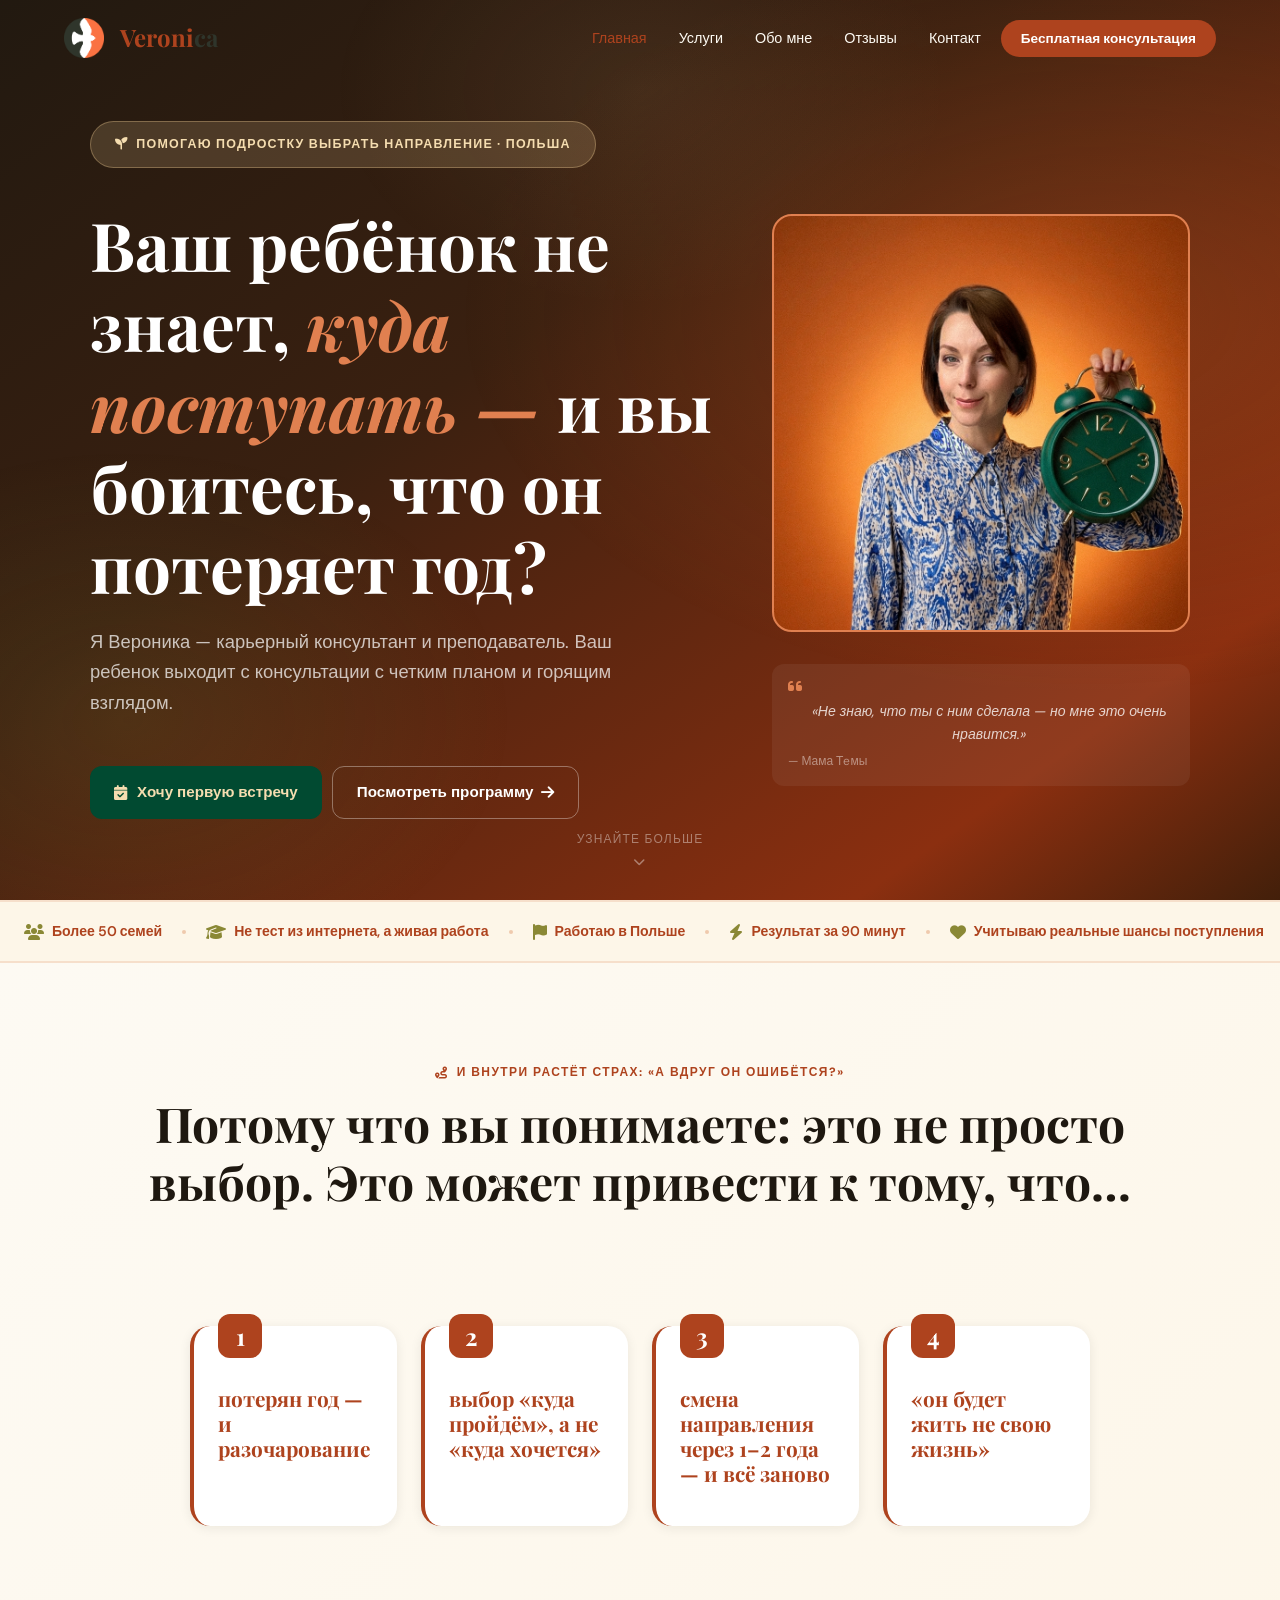
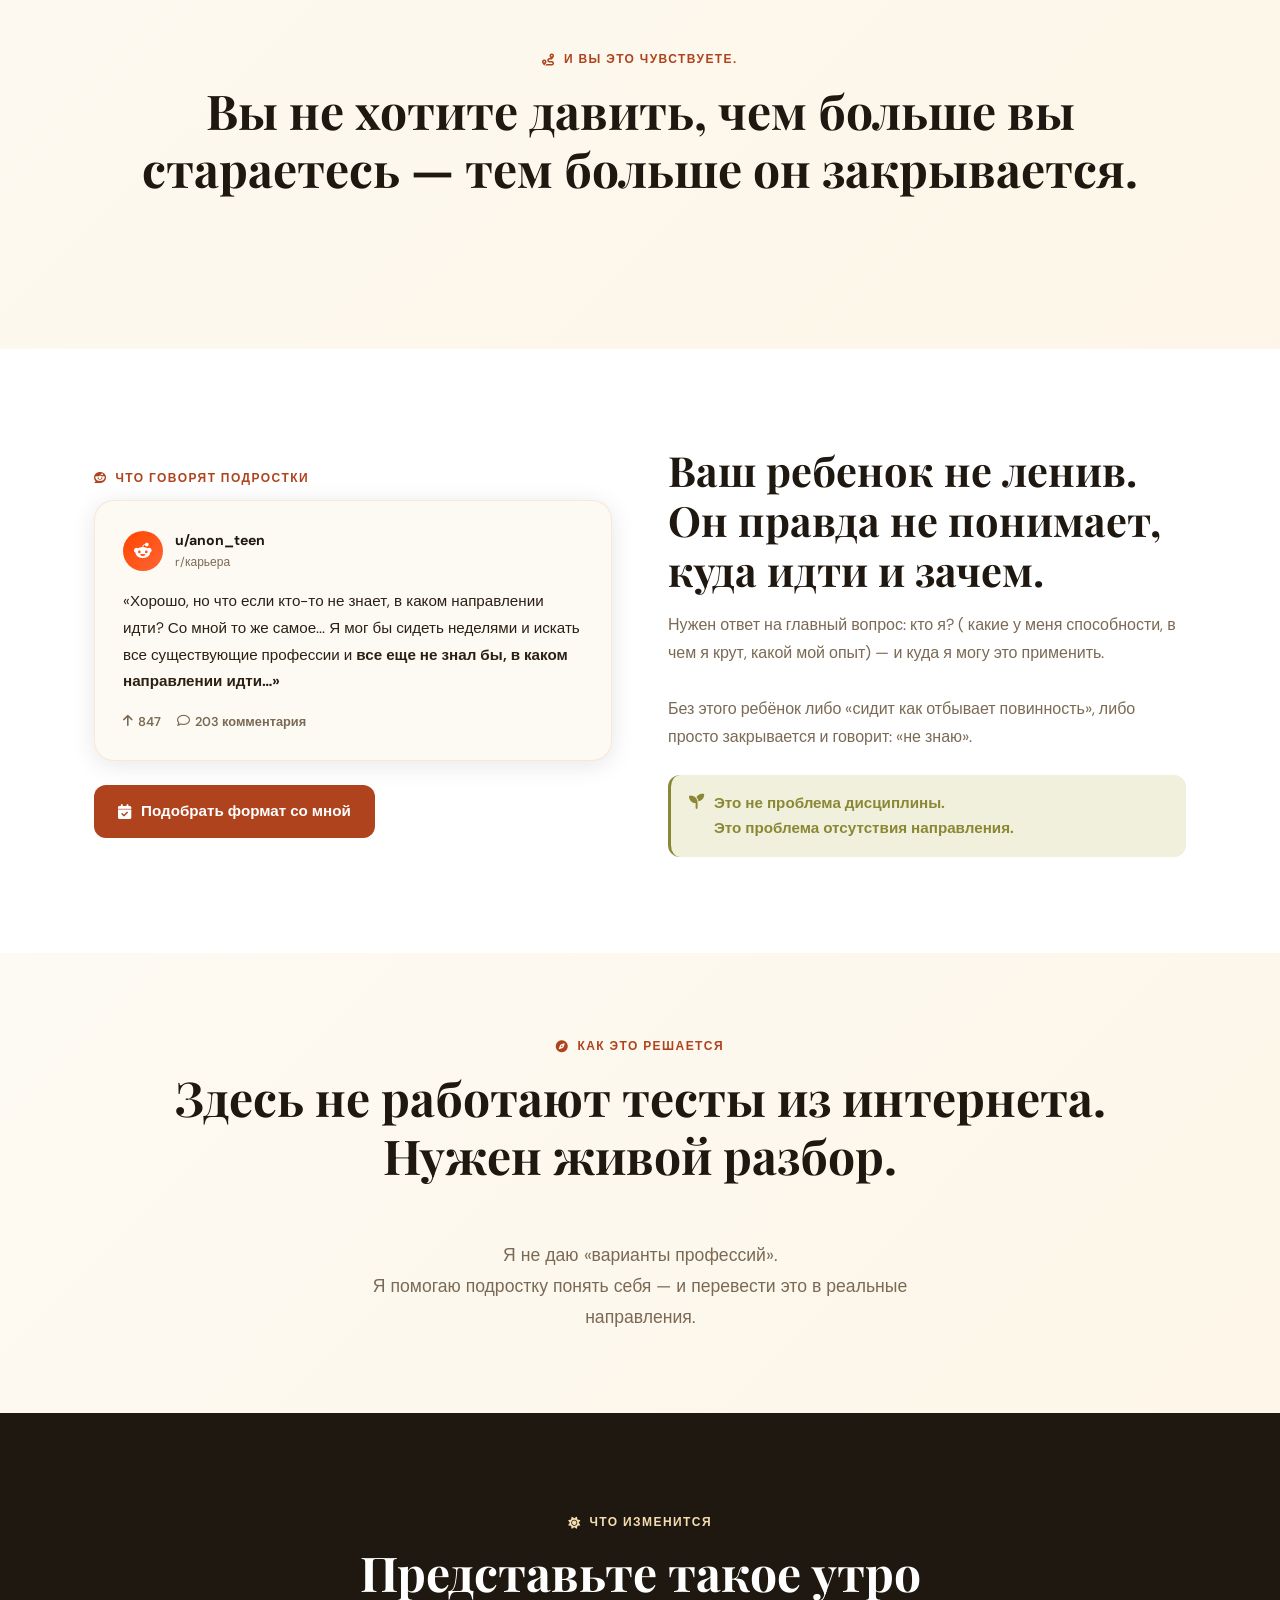
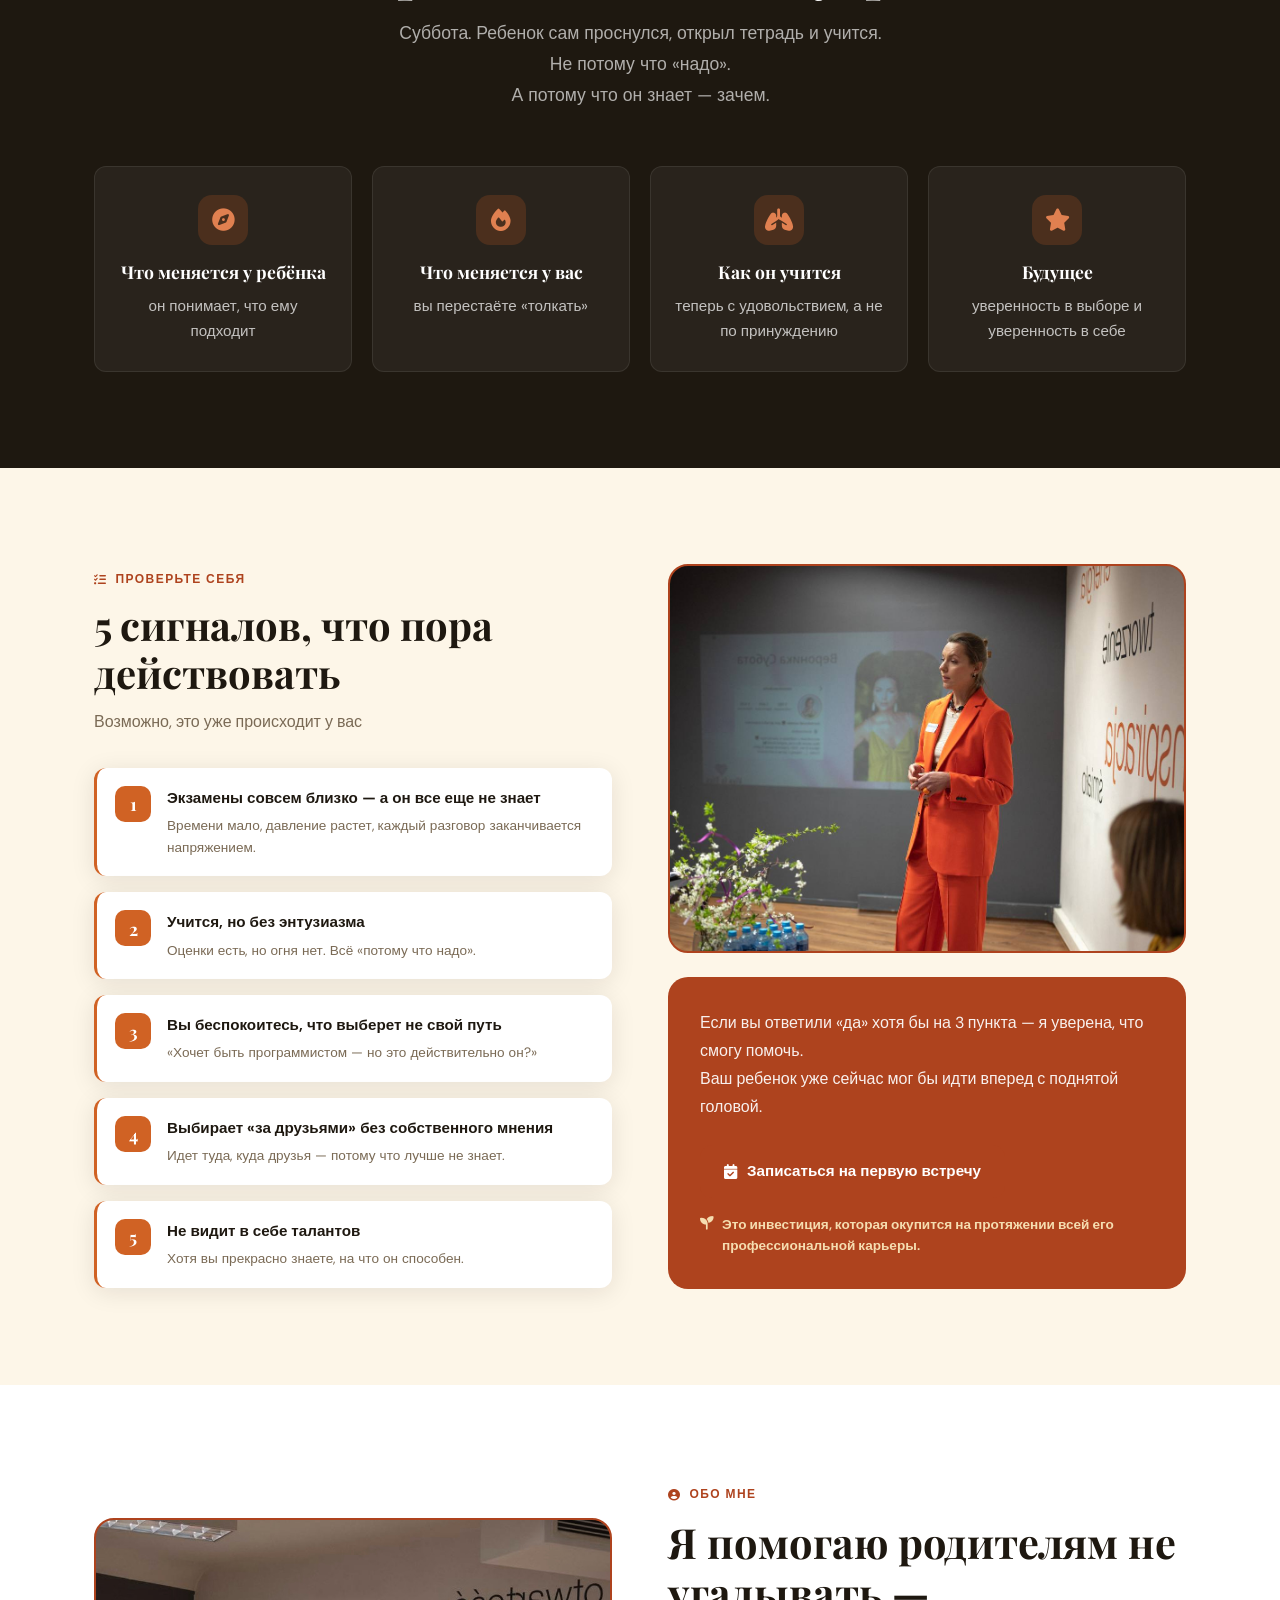
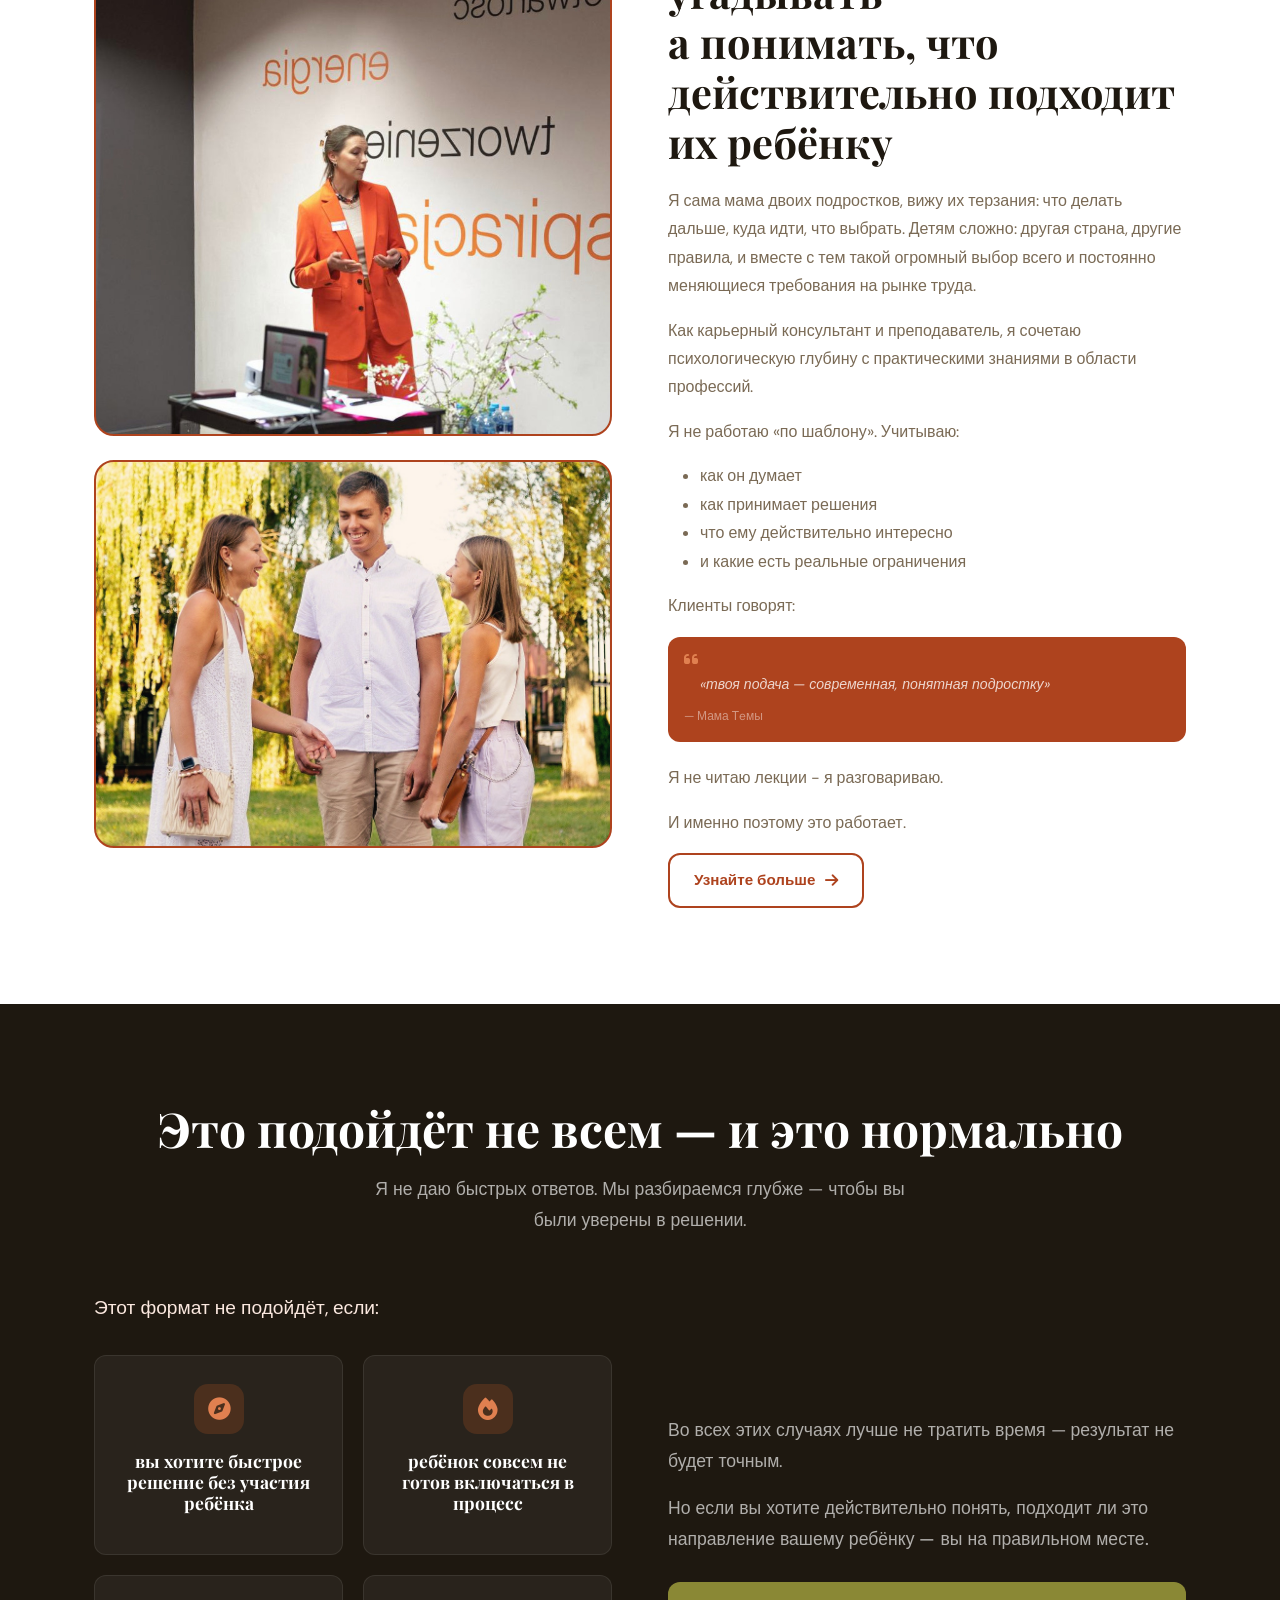
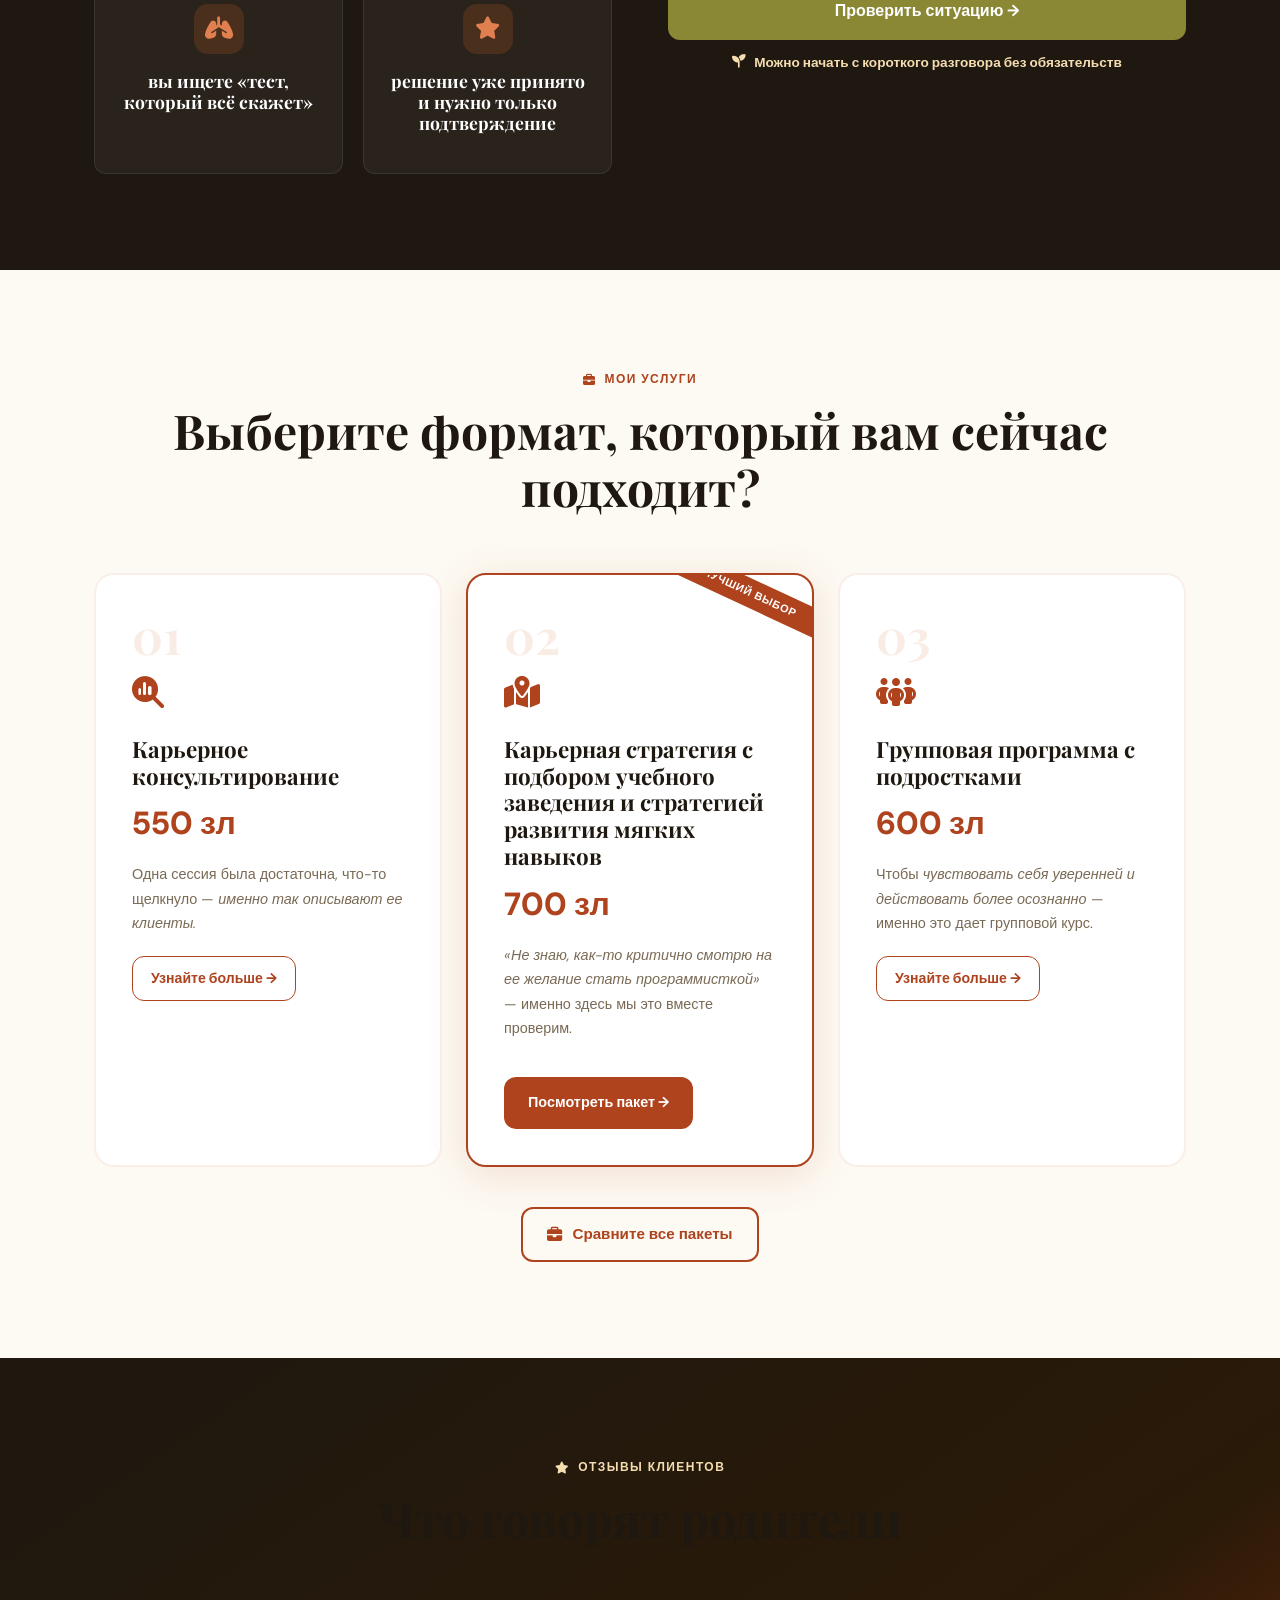
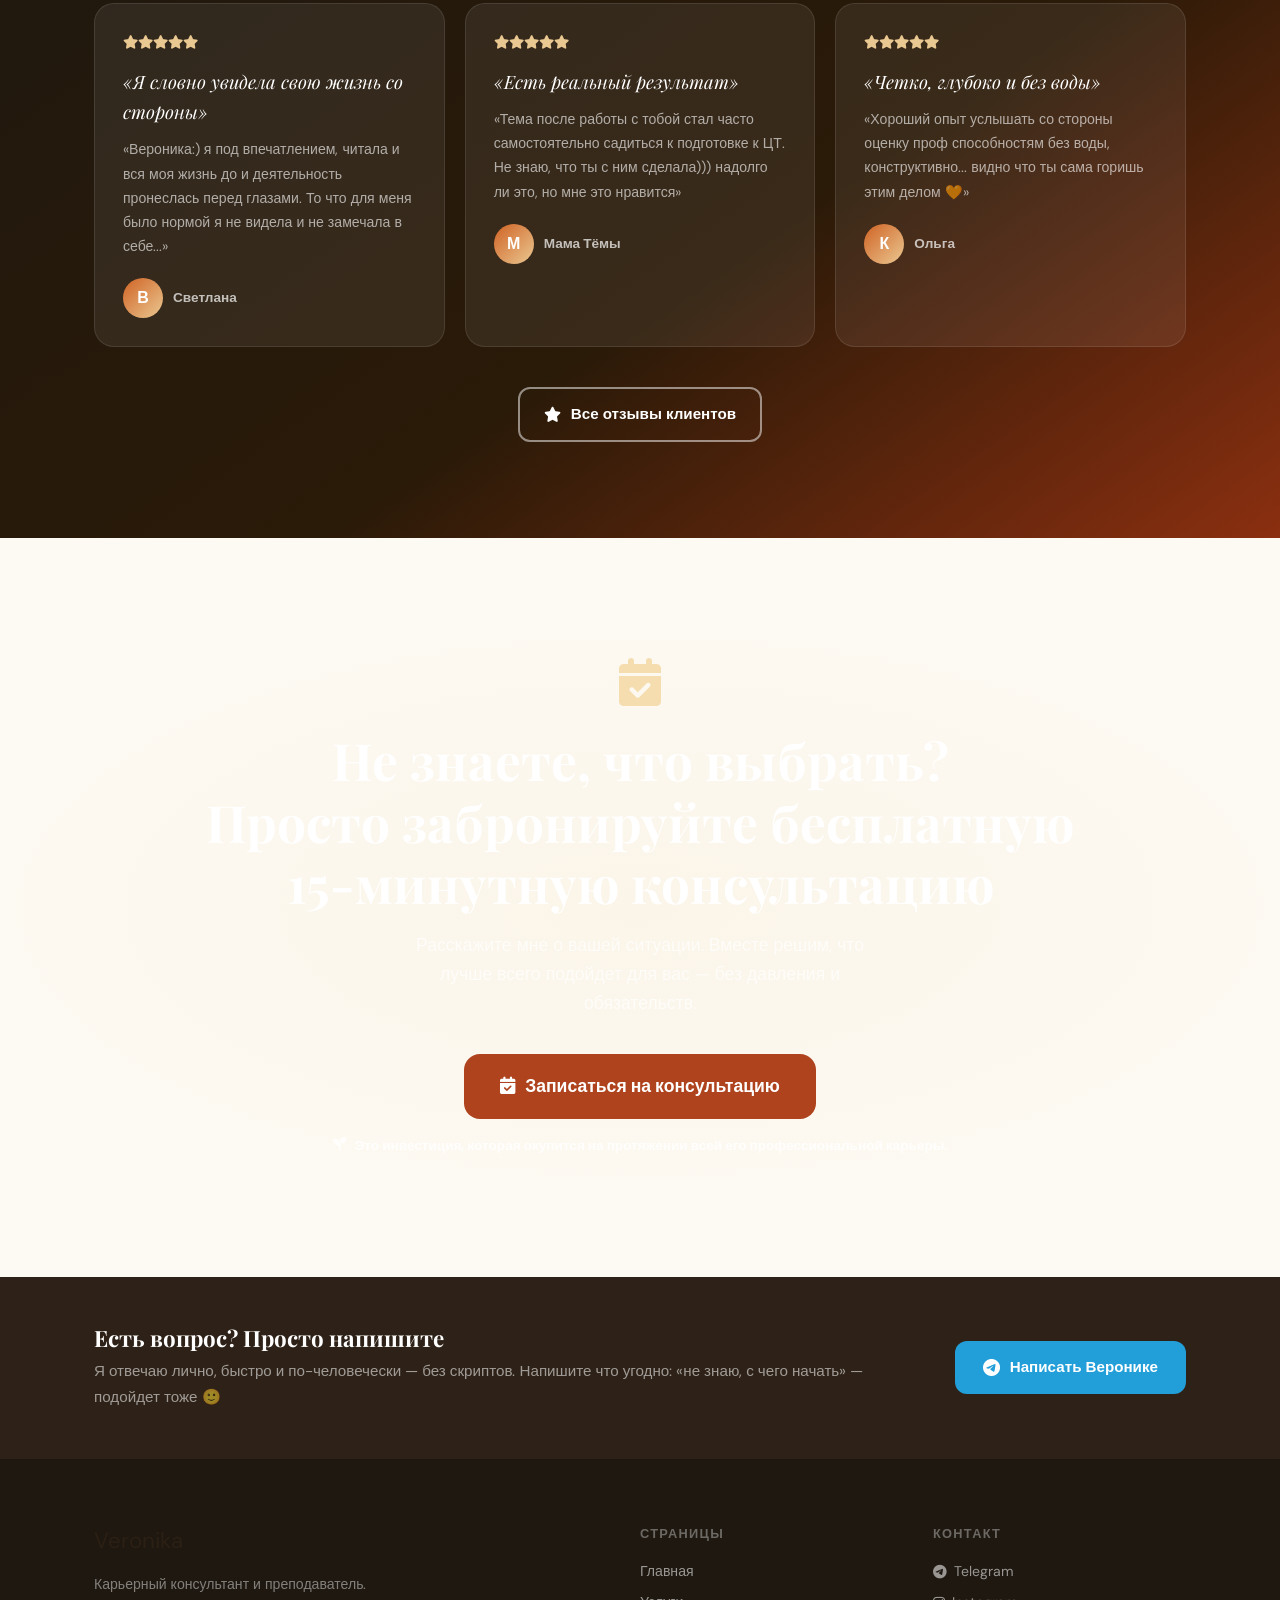
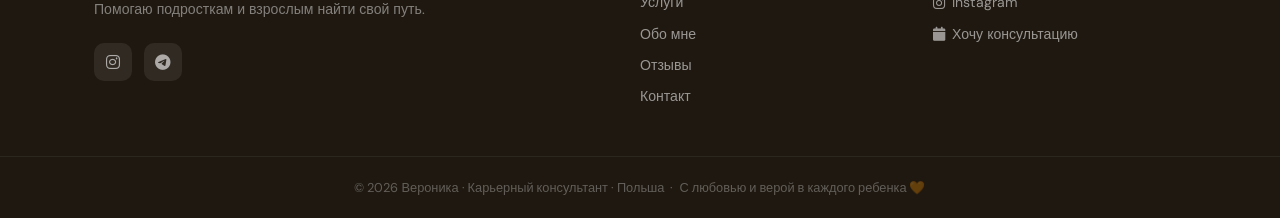
==== index.html @ 7952fdc6 "for whom" ====
<!DOCTYPE html>
<html lang="ru">

<head>
  <meta charset="UTF-8">
  <meta name="viewport" content="width=device-width, initial-scale=1.0">
  <title>Вероника — Карьерный консультант</title>
  <link rel="preconnect" href="https://fonts.googleapis.com">
  <link rel="preconnect" href="https://fonts.gstatic.com" crossorigin>
  <link
    href="https://fonts.googleapis.com/css2?family=Playfair+Display:ital,wght@0,400;0,600;0,700;0,900;1,400;1,700&family=DM+Sans:wght@300;400;500;600;700&display=swap"
    rel="stylesheet">
  <link rel="stylesheet" href="https://cdnjs.cloudflare.com/ajax/libs/font-awesome/6.5.0/css/all.min.css">
  <link rel="stylesheet" href="./style.css">
</head>

<body>

  <!-- ══ NAV ══ -->
  <nav id="navbar">
    <div class="nav-inner">
      <div class="nav-logo">
        <img src="./images/logo.png" alt="Логотип Вероника" class="nav-logo-img">
        <a href="index.html" class="nav-logo-text">Veroni<span>ca</span></a>
      </div>
      <button class="burger" id="burger" aria-label="menu" aria-controls="nav-links" aria-expanded="false">
        <span></span><span></span><span></span>
      </button>
      <ul class="nav-links" id="nav-links">
        <li><a href="index.html" class="active">Главная</a></li>
        <li><a href="uslugi.html">Услуги</a></li>
        <li><a href="o-mnie.html">Обо мне</a></li>
        <li><a href="opinie.html">Отзывы</a></li>
        <li><a href="kontakt.html">Контакт</a></li>
        <li><a href="kontakt.html#cal" class="nav-cta">Бесплатная консультация</a></li>
      </ul>
    </div>
  </nav>

  <!-- ══ HERO ══ -->
  <section class="hero" id="hero">
    <div class="hero-parallax" id="heroBg"></div>
    <div class="hero-overlay"></div>
    <div class="hero-content">
      <div class="hero-badge-full reveal">
        <i class="fa-solid fa-seedling"></i>
        Помогаю подростку выбрать направление · Польша
      </div>

      <div class="hero-layout">
        <div>
          <h1 class="hero-title reveal reveal-d1">
            Ваш ребёнок не знает, <em>куда поступать —</em> и вы боитесь, что он потеряет год?
          </h1>
          <p class="hero-sub reveal reveal-d2">
            Я Вероника — карьерный консультант и преподаватель. Ваш ребенок выходит с консультации с четким планом и
            горящим
            взглядом.
          </p>
          <div class="hero-card-btns">
            <a href="kontakt.html#cal" class="btn-main-hero">
              <i class="fa-solid fa-calendar-check"></i>
              Хочу первую встречу
            </a>
            <a href="uslugi.html#nastolatki" class="btn-ghost">
              Посмотреть программу <i class="fa-solid fa-arrow-right"></i>
            </a>
          </div>
        </div>
        <div class="reveal reveal-d3">
          <div class="hero-image-placeholder">
          </div>
          <div class="hero-card-quote reveal">
            <i class="fa-solid fa-quote-left"></i>
            <span>«Не знаю, что ты с ним сделала — но мне это очень нравится.»</span>
            <cite>— Мама Тeмы</cite>
          </div>
        </div>
      </div>
    </div>
    <div class="hero-scroll-hint">
      <span>Узнайте больше</span>
      <i class="fa-solid fa-chevron-down"></i>
    </div>
  </section>

  <!-- ══ TRUST STRIP ══ -->
  <div class="trust-strip">
    <div class="trust-inner">
      <div class="trust-item"><i class="fa-solid fa-users"></i><span>Более 50 семей</span></div>
      <div class="trust-sep"></div>
      <div class="trust-item"><i class="fa-solid fa-graduation-cap"></i><span>Не тест из интернета, а живая
          работа</span></div>
      <div class="trust-sep"></div>
      <div class="trust-item"><i class="fa-solid fa-flag"></i><span>Работаю в Польше</span></div>
      <div class="trust-sep"></div>
      <div class="trust-item"><i class="fa-solid fa-bolt"></i><span>Результат за 90 минут</span></div>
      <div class="trust-sep"></div>
      <div class="trust-item"><i class="fa-solid fa-heart"></i><span>Учитываю реальные шансы поступления</span></div>
    </div>
  </div>

  <!-- HOW PROCESS GOES -->
  <section class="how-process-section">
    <div class="container">
      <div class="section-header reveal">
        <div class="section-eyebrow">
          <i class="fa-solid fa-route"></i> И внутри растёт страх: «а вдруг он ошибётся?»
        </div>
        <h2>Потому что вы понимаете: это не просто выбор. Это может привести к тому, что…</h2>
      </div>

      <div class="how-process-grid">
        <div class="how-process-cards">

          <div class="how-process-card reveal">
            <div class="how-process-card-num">1</div>
            <div class="how-process-card-content">
              <h4>потерян год — и разочарование</h4>
            </div>
          </div>

          <div class="how-process-card reveal reveal-d1">
            <div class="how-process-card-num">2</div>
            <div class="how-process-card-content">
              <h4>выбор «куда пройдём», а не «куда хочется»</h4>
            </div>
          </div>

          <div class="how-process-card reveal reveal-d2">
            <div class="how-process-card-num">3</div>
            <div class="how-process-card-content">
              <h4>смена направления через 1–2 года — и всё заново</h4>
            </div>
          </div>

          <div class="how-process-card reveal reveal-d3">
            <div class="how-process-card-num">4</div>
            <div class="how-process-card-content">
              <h4>«он будет жить не свою жизнь»</h4>
            </div>
          </div>
        </div>
      </div>

      <div class="section-header how-process-lead">
        <div class="section-eyebrow"><i class="fa-solid fa-route"></i> И вы это чувствуете.</div>
        <h2>Вы не хотите давить, чем больше вы стараетесь — тем больше он закрывается.</h2>
      </div>
    </div>
  </section>

  <!-- ══ REDDIT VOICE ══ -->
  <section class="reddit-section">
    <div class="container">
      <div class="reddit-layout">
        <div class="reddit-left reveal reveal-d1">
          <div class="section-eyebrow"><i class="fa-brands fa-reddit"></i> Что говорят подростки</div>
          <div class="reddit-card">
            <div class="reddit-card-header">
              <div class="reddit-avatar"><i class="fa-brands fa-reddit-alien"></i></div>
              <div>
                <div class="reddit-username">u/anon_teen</div>
                <div class="reddit-sub">r/карьера</div>
              </div>
            </div>
            <p class="reddit-text">
              «Хорошо, но что если кто-то не знает, в каком направлении идти? Со мной то же самое... Я мог бы сидеть
              неделями и искать все существующие профессии и <strong>все еще не знал бы, в каком направлении
                идти…»</strong>
            </p>
            <div class="reddit-footer">
              <span><i class="fa-solid fa-arrow-up"></i> 847</span>
              <span><i class="fa-regular fa-comment"></i> 203 комментария</span>
            </div>
          </div>
          <a href="kontakt.html#cal" class="btn-main u-mt-24 u-inline-flex">
            <i class="fa-solid fa-calendar-check"></i>
            Подобрать формат со мной
          </a>
        </div>
        <div class="reddit-right reveal">
          <h2>Ваш ребенок не ленив.<br>Он правда не понимает, куда идти и зачем.</h2>
          <p>
            Нужен ответ на главный вопрос: кто я? ( какие у меня способности, в чем я крут, какой мой опыт) — и куда я
            могу это применить.
            <br><br>Без этого ребёнок либо «сидит как отбывает повинность», либо просто закрывается и говорит: «не
            знаю».
          </p>
          <div class="reddit-cta-text">
            <i class="fa-solid fa-seedling"></i>
            <strong>Это не проблема дисциплины.<br>
              Это проблема отсутствия направления.
            </strong>
          </div>
        </div>
      </div>
    </div>
  </section>

  <section class="solution-section">
    <div class="container solution-content">
      <div class="section-header reveal">
        <div class="section-eyebrow">
          <i class="fa-solid fa-compass"></i> Как это решается
        </div>
        <h2>
          Здесь не работают тесты из интернета.<br>
          Нужен живой разбор.
        </h2>
      </div>

      <p class="section-lead">
        Я не даю «варианты профессий».<br>
        Я помогаю подростку понять себя — и перевести это в реальные направления.
      </p>
    </div>
  </section>

  <!-- ══ PROMISE ══ -->
  <section class="promise-section">
    <div class="container">
      <div class="section-header reveal">
        <div class="section-eyebrow"><i class="fa-solid fa-sun"></i> Что изменится</div>
        <h2>Представьте такое утро</h2>
        <p class="section-lead">Суббота. Ребенок сам проснулся, открыл тетрадь и учится. <br>
          Не потому что «надо». <br> А потому что он знает — зачем.</p>
      </div>
      <div class="promise-grid">
        <div class="promise-card reveal">
          <div class="promise-icon"><i class="fa-solid fa-compass"></i></div>
          <h3>Что меняется у ребёнка</h3>
          <p>он понимает, что ему подходит</p>
        </div>
        <div class="promise-card reveal reveal-d1">
          <div class="promise-icon"><i class="fa-solid fa-fire"></i></div>
          <h3>Что меняется у вас</h3>
          <p>вы перестаёте «толкать»</p>
        </div>
        <div class="promise-card reveal reveal-d2">
          <div class="promise-icon"><i class="fa-solid fa-lungs"></i></div>
          <h3>Как он учится</h3>
          <p>теперь с удовольствием, а не по принуждению</p>
        </div>
        <div class="promise-card reveal reveal-d3">
          <div class="promise-icon"><i class="fa-solid fa-star"></i></div>
          <h3>Будущее</h3>
          <p>уверенность в выборе и уверенность в себе</p>
        </div>
      </div>
    </div>
  </section>

  <!-- ══ CHECKLIST ══ -->
  <section class="checklist-section">
    <div class="container">
      <div class="checklist-layout">
        <div class="checklist-left reveal">
          <div class="section-eyebrow"><i class="fa-solid fa-list-check"></i> Проверьте себя</div>
          <h2>5 сигналов, что пора действовать</h2>
          <p>Возможно, это уже происходит у вас</p>
          <div class="checklist-items">
            <div class="check-item">
              <div class="check-num">1</div>
              <div>
                <strong>Экзамены совсем близко — а он все еще не знает</strong>
                <p>Времени мало, давление растет, каждый разговор заканчивается напряжением.</p>
              </div>
            </div>
            <div class="check-item">
              <div class="check-num">2</div>
              <div>
                <strong>Учится, но без энтузиазма</strong>
                <p>Оценки есть, но огня нет. Всё «потому что надо».</p>
              </div>
            </div>
            <div class="check-item">
              <div class="check-num">3</div>
              <div>
                <strong>Вы беспокоитесь, что выберет не свой путь</strong>
                <p>«Хочет быть программистом — но это действительно он?»</p>
              </div>
            </div>
            <div class="check-item">
              <div class="check-num">4</div>
              <div>
                <strong>Выбирает «за друзьями» без собственного мнения</strong>
                <p>Идет туда, куда друзья — потому что лучше не знает.</p>
              </div>
            </div>
            <div class="check-item">
              <div class="check-num">5</div>
              <div>
                <strong>Не видит в себе талантов</strong>
                <p>Хотя вы прекрасно знаете, на что он способен.</p>
              </div>
            </div>
          </div>
        </div>
        <div class="checklist-right reveal reveal-d1">
          <div class="photo-placeholder checklist-img">
          </div>
          <div class="checklist-result-box">
            <p>Если вы ответили «да» хотя бы на 3 пункта — я уверена, что смогу помочь. <br> Ваш ребенок уже сейчас мог
              бы идти вперед с поднятой головой.</p>
            <a href="kontakt.html#cal" class="btn-main">
              <i class="fa-solid fa-calendar-check"></i>
              Записаться на первую встречу
            </a>
            <div class="invest-note">
              <i class="fa-solid fa-seedling"></i>
              Это инвестиция, которая окупится на протяжении всей его профессиональной карьеры.
            </div>
          </div>
        </div>
      </div>
    </div>
  </section>

  <!-- ══ ABOUT TEASER ══ -->
  <section class="about-teaser">
    <div class="container">
      <div class="about-teaser-layout">
        <div class="about-teaser-photo reveal">
          <div class="photo-placeholder photo-placeholder--tall about-img2">
          </div>
          <div class="photo-placeholder about-img1">
          </div>
        </div>
        <div class="about-teaser-text reveal reveal-d1">
          <div class="section-eyebrow"><i class="fa-solid fa-user-circle"></i> Обо мне</div>
          <h2>
            Я помогаю родителям не угадывать —<br>
            а понимать, что действительно подходит их ребёнку
          </h2>
          <p>Я сама мама двоих подростков, вижу их терзания: что делать дальше, куда идти, что выбрать. Детям сложно:
            другая страна, другие правила, и вместе с тем такой огромный выбор всего и постоянно меняющиеся требования
            на рынке труда.</p>
          <p>Как карьерный консультант и преподаватель, я сочетаю психологическую глубину с практическими знаниями в
            области профессий.</p>
          <p>
            Я не работаю «по шаблону».
            Учитываю:
          <ul>
            <li>как он думает</li>
            <li>как принимает решения</li>
            <li>что ему действительно интересно</li>
            <li>и какие есть реальные ограничения</li>
          </ul>
          </p>
          <p>Клиенты говорят:</p>
          <div class="about-card-quote">
            <i class="fa-solid fa-quote-left"></i>
            <span>«твоя подача — современная, понятная подростку»</span>
            <cite>— Мама Тeмы</cite>
          </div>
          <p>Я не читаю лекции - я разговариваю.</p>
          <p>И именно поэтому это работает.</p>
          <a href="o-mnie.html" class="btn-outline">
            Узнайте больше <i class="fa-solid fa-arrow-right"></i>
          </a>
        </div>
      </div>
    </div>
  </section>

  <!-- NOT FOR EVERYONE -->
  <section class="promise-section">
    <div class="container">
      <div class="section-header reveal">
        <h2>Это подойдёт не всем — и это нормально</h2>
        <p class="section-lead">
          Я не даю быстрых ответов.
          Мы разбираемся глубже — чтобы вы были уверены в решении.
        </p>
      </div>
      <div class="checklist-layout">
        <div>
          <p class="client-grid-lead reveal">
            Этот формат не подойдёт, если:
          </p>
          <div class="client-grid">
            <div class="promise-card reveal">
              <div class="promise-icon"><i class="fa-solid fa-compass"></i></div>
              <h3>вы хотите быстрое решение без участия ребёнка</h3>
            </div>
            <div class="promise-card reveal reveal-d1">
              <div class="promise-icon"><i class="fa-solid fa-fire"></i></div>
              <h3>ребёнок совсем не готов включаться в процесс</h3>
            </div>
            <div class="promise-card reveal reveal-d2">
              <div class="promise-icon"><i class="fa-solid fa-lungs"></i></div>
              <h3>вы ищете «тест, который всё скажет»</h3>
            </div>
            <div class="promise-card reveal reveal-d3">
              <div class="promise-icon"><i class="fa-solid fa-star"></i></div>
              <h3>решение уже принято и нужно только подтверждение</h3>
            </div>
          </div>
        </div>
        <div class="section-lead">
          <p style="margin-top:24px;">
            Во всех этих случаях лучше не тратить время —
            результат не будет точным.
          </p>
          <p style="margin-top:16px; font-weight:500;">
            Но если вы хотите действительно понять,
            подходит ли это направление вашему ребёнку —
            вы на правильном месте.
          </p>
          <a href="kontakt.html#cal" class="pkg-btn" style="margin-top:28px;">
            Проверить ситуацию →
          </a>
          <div class="invest-note" style="margin-top:12px;">
            <i class="fa-solid fa-seedling"></i>
            Можно начать с короткого разговора без обязательств
          </div>
        </div>
      </div>
    </div>
  </section>

  <!-- ══ SERVICES TEASER ══ -->
  <section class="services-teaser">
    <div class="container">
      <div class="section-header reveal">
        <div class="section-eyebrow"><i class="fa-solid fa-briefcase"></i> Мои услуги</div>
        <h2>Выберите формат, который вам сейчас подходит?</h2>
      </div>
      <div class="services-cards">
        <div class="service-card reveal">
          <div class="service-num">01</div>
          <div class="service-icon"><i class="fa-solid fa-magnifying-glass-chart"></i></div>
          <h3>Карьерное консультирование</h3>
          <div class="service-price">550 зл</div>
          <p>Одна сессия была достаточна, что-то щелкнуло — <em>именно так описывают ее клиенты.</em></p>
          <a href="uslugi.html#konsultacja" class="btn-ghost-dark">Узнайте больше →</a>
        </div>
        <div class="service-card service-card--featured reveal reveal-d1">
          <div class="service-featured-label">Лучший выбор</div>
          <div class="service-num">02</div>
          <div class="service-icon"><i class="fa-solid fa-map-location-dot"></i></div>
          <h3>Карьерная стратегия с подбором учебного заведения и стратегией развития мягких навыков</h3>
          <div class="service-price">700 зл</div>
          <p><em>«Не знаю, как-то критично смотрю на ее желание стать программисткой»</em> — именно здесь мы это вместе
            проверим.</p>
          <a href="uslugi.html#pelna-opieka" class="btn-main u-mt-16 u-inline-flex btn-main--sm">Посмотреть пакет →</a>
        </div>
        <div class="service-card reveal reveal-d2">
          <div class="service-num">03</div>
          <div class="service-icon"><i class="fa-solid fa-people-group"></i></div>
          <h3>Групповая программа с подростками</h3>
          <div class="service-price">600 зл</div>
          <p>Чтобы <em>чувствовать себя уверенней и действовать более осознанно</em> — именно это дает групповой курс.
          </p>
          <a href="uslugi.html#grupa" class="btn-ghost-dark">Узнайте больше →</a>
        </div>
      </div>
      <div class="u-text-center u-mt-40">
        <a href="uslugi.html" class="btn-outline reveal">
          <i class="fa-solid fa-briefcase"></i> Сравните все пакеты
        </a>
      </div>
    </div>
  </section>

  <!-- ══ REVIEWS TEASER ══ -->
  <section class="reviews-teaser">
    <div class="container">
      <div class="section-header reveal">
        <div class="section-eyebrow section-eyebrow--light"><i class="fa-solid fa-star"></i> Отзывы клиентов
        </div>
        <h2 class="h2--light">Что говорят родители</h2>
      </div>
      <div class="reviews-mini-grid">
        <div class="review-mini reveal">
          <div class="review-mini-stars"><i class="fa-solid fa-star"></i><i class="fa-solid fa-star"></i><i
              class="fa-solid fa-star"></i><i class="fa-solid fa-star"></i><i class="fa-solid fa-star"></i></div>
          <p class="review-mini-quote">«Я словно увидела свою жизнь со стороны»</p>
          <p class="review-mini-text">«Вероника:) я под впечатлением, читала и вся моя жизнь до и деятельность
            пронеслась перед глазами. То что для меня было нормой я не видела и не замечала в себе...»</p>
          <div class="review-mini-author">
            <div class="rev-avatar">В</div><span>Светлана</span>
          </div>
        </div>
        <div class="review-mini reveal reveal-d1">
          <div class="review-mini-stars"><i class="fa-solid fa-star"></i><i class="fa-solid fa-star"></i><i
              class="fa-solid fa-star"></i><i class="fa-solid fa-star"></i><i class="fa-solid fa-star"></i></div>
          <p class="review-mini-quote">«Есть реальный результат»</p>
          <p class="review-mini-text">«Тема после работы с тобой стал часто самостоятельно садиться к подготовке к ЦТ.
            Не знаю, что ты с ним сделала))) надолго ли это, но мне это нравится»</p>
          <div class="review-mini-author">
            <div class="rev-avatar">М</div><span>Мама Тёмы</span>
          </div>
        </div>
        <div class="review-mini reveal reveal-d2">
          <div class="review-mini-stars"><i class="fa-solid fa-star"></i><i class="fa-solid fa-star"></i><i
              class="fa-solid fa-star"></i><i class="fa-solid fa-star"></i><i class="fa-solid fa-star"></i></div>
          <p class="review-mini-quote">«Четко, глубоко и без воды»</p>
          <p class="review-mini-text">«Хороший опыт услышать со стороны оценку проф способностям без воды,
            конструктивно... видно что ты сама горишь этим делом 🧡»</p>
          <div class="review-mini-author">
            <div class="rev-avatar">К</div><span>Ольга</span>
          </div>
        </div>
      </div>
      <div class="reveal u-text-center u-mt-40">
        <a href="opinie.html" class="btn-outline btn-outline--light">
          <i class="fa-solid fa-star"></i> Все отзывы клиентов
        </a>
      </div>
    </div>
  </section>

  <!-- ══ FINAL CTA ══ -->
  <section class="final-cta">
    <div class="final-cta-bg" id="ctaBg"></div>
    <div class="final-cta-overlay"></div>
    <div class="container u-pos-rel u-z-2">
      <div class="final-cta-content reveal">
        <i class="fa-solid fa-calendar-check final-cta-icon"></i>
        <h2>Не знаете, что выбрать?<br>
          Просто забронируйте бесплатную<br>15-минутную консультацию</h2>
        <p>Расскажите мне о вашей ситуации. Вместе решим, что лучше всего подойдет для вас — без давления и
          обязательств.</p>
        <a href="kontakt.html#cal" class="btn-main btn-main--large">
          <i class="fa-solid fa-calendar-check"></i>
          Записаться на консультацию
        </a>
        <div class="invest-note invest-note--light">
          <i class="fa-solid fa-seedling"></i>
          Это инвестиция, которая окупится на протяжении всей его профессиональной карьеры.
        </div>
      </div>
    </div>
  </section>

  <!-- ══ TELEGRAM ══ -->
  <section class="tg-section">
    <div class="container tg-inner">
      <div>
        <h3>Есть вопрос? Просто напишите</h3>
        <p>Я отвечаю лично, быстро и по-человечески — без скриптов. Напишите что угодно: «не знаю, с чего начать» —
          подойдет тоже 🙂</p>
      </div>
      <a href="https://t.me/VeronicaSubota" class="btn-tg" target="_blank">
        <i class="fa-brands fa-telegram"></i>
        Написать Веронике
      </a>
    </div>
  </section>

  <!-- ══ FOOTER ══ -->
  <footer>
    <div class="container footer-inner">
      <div class="footer-brand">
        <div class="nav-logo">Veroni<span>ka</span></div>
        <p>Карьерный консультант и преподаватель.<br>Помогаю подросткам и взрослым найти свой путь.</p>
        <div class="footer-socials">
          <a href="https://www.instagram.com/veronicasubota" aria-label="Instagram" target="_blank"><i
              class="fa-brands fa-instagram"></i></a>
          <a href="https://t.me/VeronicaSubota" aria-label="Telegram" target="_blank"><i
              class="fa-brands fa-telegram"></i></a>
        </div>
      </div>
      <div class="footer-links">
        <strong>Страницы</strong>
        <a href="index.html">Главная</a>
        <a href="uslugi.html">Услуги</a>
        <a href="o-mnie.html">Обо мне</a>
        <a href="opinie.html">Отзывы</a>
        <a href="kontakt.html">Контакт</a>
      </div>
      <div class="footer-links">
        <strong>Контакт</strong>
        <a href="https://t.me/VeronicaSubota" target="_blank"><i class="fa-brands fa-telegram"></i> Telegram</a>
        <a href="https://www.instagram.com/veronicasubota" target="_blank"><i class="fa-brands fa-instagram"></i>
          Instagram</a>
        <a href="kontakt.html#cal"><i class="fa-solid fa-calendar"></i> Хочу консультацию</a>
      </div>
    </div>
    <div class="footer-bottom">
      <p>© 2026 Вероника · Карьерный консультант · Польша &nbsp;·&nbsp; С любовью и верой в каждого ребенка 🧡</p>
    </div>
  </footer>

  <div class="sticky-cta">
    <a href="kontakt.html#cal">
      <i class="fa-solid fa-calendar-check"></i>
      Записаться на первую встречу
    </a>
  </div>

  <script src="./js/main.js"></script>
</body>

</html>
---- style.css ----
/* ══════════════════════════════════
   WERONIKA SITE — MAIN CSS 2026
   Palette: Terracota · Chile Rojo · Olive · Sunset
══════════════════════════════════ */

:root {
  --logo: #2f352b;
  --green-dark: #002519;
  --green: #014a31;
  --green-light: #008559;
  --terra: #D06224;
  --terra-dark: #AE431E;
  --terra-light: #E08050;
  --terra-pale: #FBE8DF;
  --chile: #AE431E;
  --chile-dark: #8B2F10;
  --olive: #8A8835;
  --olive-light: #A8A850;
  --olive-pale: #F0F0DC;
  --sunset: #EAC891;
  --sunset-light: #F5DDB0;
  --sunset-pale: #FDF6E8;
  --cream: #FDFAF3;
  --dark: #1E1810;
  --dark2: #2E2218;
  --text: #2C2015;
  --muted: #7A6A55;
  --white: #FFFFFF;
  --font-display: 'Playfair Display', Georgia, serif;
  --font-body: 'DM Sans', sans-serif;
  --radius: 20px;
  --radius-sm: 12px;
  --shadow: 0 4px 24px rgba(30, 24, 16, 0.10);
  --shadow-lg: 0 12px 48px rgba(30, 24, 16, 0.16);
  --trans: all 0.3s cubic-bezier(.4, 0, .2, 1);
}

*,
*::before,
*::after {
  box-sizing: border-box;
  margin: 0;
  padding: 0;
}

html {
  scroll-behavior: smooth;
  font-size: clamp(14px, 2vw, 16px);
}

body {
  font-family: var(--font-body);
  background: var(--cream);
  color: var(--text);
  line-height: 1.65;
  overflow-x: hidden;
}

img {
  max-width: 100%;
  display: block;
}

.nav-logo-img {
  width: 40px;
  height: auto;
}

a {
  color: inherit;
  text-decoration: none;
}

h1,
h2,
h3,
h4 {
  font-family: var(--font-display);
  line-height: 1.2;
}

h1 {
  font-size: clamp(1.8rem, 5vw, 3.5rem);
}

h2 {
  font-size: clamp(1.5rem, 4vw, 3rem);
}

h3 {
  font-size: clamp(1.2rem, 3vw, 1.8rem);
}

h4 {
  font-size: clamp(1rem, 2.5vw, 1.3rem);
}

/* ── CONTAINER ── */
.container {
  max-width: 1140px;
  margin: 0 auto;
  padding: 0 clamp(16px, 5vw, 24px);
}

/* ── NAV ── */
#navbar {
  position: fixed;
  top: 0;
  left: 0;
  right: 0;
  z-index: 200;
  transition: var(--trans);
}

#navbar.scrolled {
  background: rgba(253, 250, 243, 0.97);
  backdrop-filter: blur(16px);
  box-shadow: 0 2px 20px rgba(30, 24, 16, 0.10);
}

.nav-inner {
  max-width: 1200px;
  margin: 0 auto;
  padding: 18px 24px;
  display: flex;
  align-items: center;
  justify-content: space-between;
  gap: 16px;
}

.nav-logo {
  display: flex;
  align-items: center;
  gap: 1rem;
}

.nav-logo-text {
  font-family: var(--font-display);
  font-size: 1.5rem;
  font-weight: 700;
  color: var(--terra-dark);
}

.nav-logo-text span {
  color: var(--logo);
}

.nav-links {
  display: none;
  list-style: none;
  gap: 8px;
  align-items: center;
}

.nav-links a {
  font-size: 0.9rem;
  font-weight: 500;
  color: var(--cream);
  padding: 6px 12px;
  border-radius: var(--radius-sm);
  transition: var(--trans);
}

#navbar.scrolled .nav-links a {
  color: var(--text);
}

.nav-links a:hover,
.nav-links a.active {
  color: var(--terra-dark);
}

.nav-lang {
  display: flex;
  align-items: center;
  gap: 4px;
  font-size: 0.85rem;
}

.nav-cta {
  background: var(--terra-dark);
  color: white !important;
  padding: 10px 20px !important;
  border-radius: 50px !important;
  font-weight: 700 !important;
  font-size: 0.85rem !important;
  transition: var(--trans) !important;
  white-space: nowrap;
}

.nav-cta:hover {
  background: var(--chile-dark) !important;
  transform: translateY(-2px);
}

.burger {
  display: flex;
  flex-direction: column;
  gap: 6px;
  background: none;
  border: none;
  cursor: pointer;
  padding: 12px;
  z-index: 300;
  width: 48px;
  height: 48px;
  align-items: center;
  justify-content: center;
}

.burger span {
  display: block;
  width: 28px;
  height: 3px;
  background: var(--terra-dark);
  border-radius: 2px;
  transition: var(--trans);
}

.burger.open span:nth-child(1) {
  transform: rotate(45deg) translate(5px, 5px);
}

.burger.open span:nth-child(2) {
  opacity: 0;
}

.burger.open span:nth-child(3) {
  transform: rotate(-45deg) translate(5px, -5px);
}

/* Mobile menu open */
.nav-links.open {
  display: flex;
  flex-direction: column;
  position: fixed;
  inset: 0;
  height: 100dvh;
  background: linear-gradient(180deg, var(--dark) 0%, #2A1A08 100%);
  padding: 100px 28px 40px;
  z-index: 199;
  gap: 8px;
  align-items: stretch;
  justify-content: flex-start;
  overflow-y: auto;
  -webkit-overflow-scrolling: touch;
  overscroll-behavior: contain;
}

.nav-links.open a {
  font-size: 1.1rem;
  padding: 16px 18px;
  border-radius: 12px;
  transition: var(--trans);
  display: block;
}

.nav-links.open a:hover {
  background: rgba(255, 255, 255, 0.08);
}

.nav-links.open .nav-cta {
  margin-top: 24px;
  font-size: 1rem !important;
  padding: 16px 24px !important;
  text-align: center;
}

@media (min-width: 900px) {
  .nav-links {
    display: flex;
  }

  .burger {
    display: none;
  }
}

/* ── BUTTONS ── */
.btn-main, .btn-main-hero{
  display: inline-flex;
  align-items: center;
  gap: 10px;
  background-color: var(--terra-dark);
  color: white;
  padding: clamp(12px, 3vw, 14px) clamp(16px, 5vw, 24px);
  border-radius: var(--radius-sm);
  font-family: var(--font-body);
  font-size: clamp(0.9rem, 2vw, 0.95rem);
  font-weight: 700;
  border: none;
  cursor: pointer;
  transition: var(--trans);
  white-space: nowrap;
}

.btn-main-hero {
  background: var(--green);
  color: var(--sunset-light);
}

.btn-main:hover, .btn-main-hero:hover {
  background: var(--chile-dark);
  transform: translateY(-2px);
  box-shadow: 0 8px 24px rgba(174, 67, 30, 0.3);
}

.btn-main-hero:hover {
  background: var(--green-dark);
}

.btn-main--adult {
  background: var(--olive);
}

.btn-main--adult:hover {
  background: var(--olive-light);
}

.btn-main--large {
  padding: 18px 36px;
  font-size: 1.1rem;
  border-radius: 16px;
}

.btn-main--sm {
  font-size: 0.9rem;
}

.btn-ghost {
  display: inline-flex;
  align-items: center;
  gap: 8px;
  background: transparent;
  color: white;
  padding: clamp(12px, 3vw, 13px) clamp(16px, 5vw, 24px);
  border-radius: var(--radius-sm);
  font-family: var(--font-body);
  font-size: clamp(0.9rem, 2vw, 0.95rem);
  font-weight: 700;
  border: 1.5px solid rgba(255, 255, 255, 0.35);
  cursor: pointer;
  transition: var(--trans);
}

.btn-ghost:hover {
  border-color: white;
  background: rgba(255, 255, 255, 0.12);
}

.btn-ghost--adult {
  border-color: rgba(255, 255, 255, 0.3);
}

.btn-outline {
  display: inline-flex;
  align-items: center;
  gap: 10px;
  background: transparent;
  color: var(--terra-dark);
  padding: 13px 24px;
  border-radius: var(--radius-sm);
  font-family: var(--font-body);
  font-size: 0.95rem;
  font-weight: 700;
  border: 2px solid var(--terra-dark);
  cursor: pointer;
  transition: var(--trans);
}

.btn-outline:hover {
  background: var(--terra-dark);
  color: white;
  transform: translateY(-2px);
}

.btn-outline--light {
  color: white;
  border-color: rgba(255, 255, 255, 0.5);
}

.btn-outline--light:hover {
  background: rgba(255, 255, 255, 0.15);
}

.btn-ghost-dark {
  display: inline-flex;
  align-items: center;
  gap: 8px;
  background: transparent;
  color: var(--terra-dark);
  padding: 10px 18px;
  border-radius: var(--radius-sm);
  font-family: var(--font-body);
  font-size: 0.88rem;
  font-weight: 700;
  border: 1.5px solid var(--terra-dark);
  cursor: pointer;
  transition: var(--trans);
}

.btn-ghost-dark:hover {
  background: var(--terra-dark);
  color: white;
}

/* ── SECTION EYEBROW ── */
.section-eyebrow {
  display: inline-flex;
  align-items: center;
  gap: 8px;
  font-size: clamp(0.65rem, 1.5vw, 0.75rem);
  font-weight: 800;
  letter-spacing: 0.12em;
  text-transform: uppercase;
  color: var(--terra-dark);
  margin-bottom: 12px;
}

.section-header {
  text-align: center;
  margin-bottom: clamp(40px, 8vw, 56px);
}

.section-header .section-eyebrow {
  justify-content: center;
}

.section-header h2 {
  font-size: clamp(1.5rem, 4vw, 3rem);
  color: var(--dark);
  margin-bottom: 16px;
}

.section-eyebrow--light {
  color: var(--sunset-light);
}

.h2--light {
  color: white;
}

.section-lead {
  font-size: clamp(0.95rem, 2vw, 1.1rem);
  color: var(--muted);
  max-width: 560px;
  margin: 0 auto;
  line-height: 1.75;
}

/* ── REVEAL ANIMATIONS ── */
.reveal {
  opacity: 0;
  transform: translateY(28px);
  transition: opacity 0.7s ease, transform 0.7s ease;
}

.reveal.visible {
  opacity: 1;
  transform: translateY(0);
}

.reveal-d1 {
  transition-delay: 0.12s;
}

.reveal-d2 {
  transition-delay: 0.24s;
}

.reveal-d3 {
  transition-delay: 0.36s;
}

/* ══ HERO ══ */
.hero {
  min-height: 100svh;
  position: relative;
  display: flex;
  flex-direction: column;
  justify-content: center;
  padding: 120px 24px 80px;
  overflow: hidden;
}

.hero-parallax {
  position: absolute;
  inset: -60px;
  background: linear-gradient(145deg, var(--dark) 0%, #3A2010 40%, var(--chile-dark) 80%, #2A1A08 100%);
  z-index: 0;
  will-change: transform;
}

.hero-overlay {
  position: absolute;
  inset: 0;
  z-index: 1;
  background: radial-gradient(ellipse 70% 60% at 85% 35%, rgba(208, 98, 36, 0.25) 0%, transparent 70%),
    radial-gradient(ellipse 50% 50% at 10% 80%, rgba(138, 136, 53, 0.15) 0%, transparent 60%),
    radial-gradient(ellipse 40% 40% at 50% 10%, rgba(234, 200, 145, 0.08) 0%, transparent 60%);
}

.hero-content {
  position: relative;
  z-index: 2;
  max-width: 1100px;
  margin: 0 auto;
  width: 100%;
}

.hero-badge {
  display: inline-flex;
  align-items: center;
  gap: 8px;
  background: rgba(234, 200, 145, 0.18);
  border: 1px solid rgba(234, 200, 145, 0.35);
  color: var(--sunset-light);
  padding: 8px 18px;
  border-radius: 50px;
  font-size: 0.78rem;
  font-weight: 700;
  letter-spacing: 0.1em;
  text-transform: uppercase;
  margin-bottom: 28px;
}

.hero-badge-full {
  display: flex;
  align-items: center;
  gap: 8px;
  background: rgba(234, 200, 145, 0.18);
  border: 1px solid rgba(234, 200, 145, 0.35);
  color: var(--sunset-light);
  padding: 12px 24px;
  border-radius: 50px;
  font-size: 0.78rem;
  font-weight: 700;
  letter-spacing: 0.1em;
  text-transform: uppercase;
  margin-bottom: 36px;
  width: fit-content;
}

.hero-title {
  font-size: clamp(2.2rem, 6vw, 4.2rem);
  color: white;
  font-weight: 700;
  max-width: 760px;
  margin-bottom: 20px;
}

.hero-title em {
  font-style: italic;
  color: var(--terra-light);
}

.hero-sub {
  font-size: clamp(1rem, 2.5vw, 1.15rem);
  color: rgba(255, 255, 255, 0.72);
  max-width: 580px;
  margin-bottom: 48px;
}

/* Hero cards */
.hero-cards {
  display: grid;
  gap: 20px;
}

@media (min-width: 768px) {
  .hero-cards {
    grid-template-columns: 1fr 1fr;
  }
}

.hero-card {
  background: rgba(255, 255, 255, 0.07);
  border: 1px solid rgba(255, 255, 255, 0.12);
  border-radius: var(--radius);
  padding: 32px;
  backdrop-filter: blur(8px);
  transition: var(--trans);
  border-top: 3px solid var(--terra);
}

.hero-card:hover {
  background: rgba(255, 255, 255, 0.11);
  transform: translateY(-4px);
}

.hero-card--adult {
  border-top-color: var(--olive);
}

.hero-card-icon {
  width: 52px;
  height: 52px;
  border-radius: 14px;
  background: rgba(208, 98, 36, 0.25);
  display: flex;
  align-items: center;
  justify-content: center;
  font-size: 1.4rem;
  color: var(--terra-light);
  margin-bottom: 16px;
}

.hero-card--adult .hero-card-icon {
  background: rgba(138, 136, 53, 0.25);
  color: var(--olive-light);
}

.hero-card-tag {
  font-size: 0.72rem;
  font-weight: 800;
  letter-spacing: 0.1em;
  text-transform: uppercase;
  color: var(--terra-light);
  margin-bottom: 10px;
}

.hero-card--adult .hero-card-tag {
  color: var(--olive-light);
}

.hero-card h3 {
  font-size: 1.25rem;
  color: white;
  margin-bottom: 10px;
}

.hero-card p {
  font-size: 0.9rem;
  color: rgba(255, 255, 255, 0.68);
  line-height: 1.7;
  margin-bottom: 20px;
}

.hero-card p strong {
  color: rgba(255, 255, 255, 0.92);
}

.hero-card-quote,
.about-card-quote {
  background: rgba(255, 255, 255, 0.06);
  border-radius: var(--radius-sm);
  padding: 14px 16px;
  margin-bottom: 22px;
}

.hero-card-quote {
  display: flex;
  flex-direction: column;
  align-items: start;
  margin-top: 32px;
  text-align: center;
  max-width: 100%;
}

.about-card-quote {
  background: var(--terra-dark);
}

.hero-card-quote i,
.about-card-quote i {
  color: var(--terra-light);
  font-size: 1rem;
  margin-bottom: 6px;
  display: block;
}

.hero-card-quote span,
.about-card-quote span {
  font-size: 0.88rem;
  font-style: italic;
  color: rgba(255, 255, 255, 0.78);
  display: block;
  margin-bottom: 6px;
  margin-left: 1rem;
}

.hero-card-quote cite,
.about-card-quote cite {
  font-size: 0.75rem;
  color: rgba(255, 255, 255, 0.45);
  font-style: normal;
}

.hero-card-btns {
  display: flex;
  flex-direction: column;
  gap: 10px;
}

@media (min-width: 480px) {
  .hero-card-btns {
    flex-direction: row;
    flex-wrap: wrap;
  }
}

.hero-scroll-hint {
  position: absolute;
  bottom: 32px;
  left: 50%;
  transform: translateX(-50%);
  z-index: 2;
  display: flex;
  flex-direction: column;
  align-items: center;
  gap: 6px;
  color: rgba(255, 255, 255, 0.4);
  font-size: 0.75rem;
  letter-spacing: 0.1em;
  text-transform: uppercase;
  animation: bounce 2s infinite;
}

@keyframes bounce {

  0%,
  100% {
    transform: translateX(-50%) translateY(0);
  }

  50% {
    transform: translateX(-50%) translateY(6px);
  }
}

/* ══ TRUST STRIP ══ */
.trust-strip {
  background: var(--sunset-pale);
  border-top: 2px solid rgba(208, 98, 36, 0.15);
  border-bottom: 2px solid rgba(208, 98, 36, 0.15);
  padding: 18px 24px;
  overflow-x: auto;
  scrollbar-width: none;
  scroll-behavior: smooth;
}

.trust-strip::-webkit-scrollbar {
  display: none;
}

.trust-inner {
  display: flex;
  align-items: center;
  gap: 20px;
  justify-content: center;
  min-width: max-content;
  margin: 0 auto;
  transition: none;
}

.trust-item {
  display: flex;
  align-items: center;
  gap: 8px;
  font-size: 0.88rem;
  font-weight: 600;
  color: var(--terra-dark);
  white-space: nowrap;
}

.trust-item i {
  color: var(--olive);
  font-size: 1rem;
}

.trust-sep {
  width: 4px;
  height: 4px;
  border-radius: 50%;
  background: rgba(208, 98, 36, 0.3);
}

/* ══ REDDIT SECTION ══ */
.reddit-section {
  background: white;
  padding: 96px 0;
}

.reddit-layout {
  display: grid;
  gap: 56px;
}

@media (min-width: 900px) {
  .reddit-layout {
    grid-template-columns: 1fr 1fr;
    align-items: center;
  }
}

.reddit-right h2 {
  font-size: clamp(1.8rem, 4vw, 2.6rem);
  color: var(--dark);
  margin-bottom: 16px;
}

.reddit-right p {
  font-size: 1rem;
  color: var(--muted);
  line-height: 1.75;
  margin-bottom: 24px;
}

.reddit-cta-text {
  display: flex;
  align-items: flex-start;
  gap: 10px;
  background: var(--olive-pale);
  border-radius: var(--radius-sm);
  padding: 16px 18px;
  font-size: 0.95rem;
  font-weight: 600;
  color: var(--olive);
  border-left: 3px solid var(--olive);
}

.reddit-cta-text i {
  margin-top: 3px;
  flex-shrink: 0;
}

.reddit-card {
  background: var(--cream);
  border: 1px solid rgba(208, 98, 36, 0.12);
  border-radius: var(--radius);
  padding: 28px;
  box-shadow: var(--shadow);
}

.reddit-card-header {
  display: flex;
  align-items: center;
  gap: 12px;
  margin-bottom: 16px;
}

.reddit-avatar {
  width: 40px;
  height: 40px;
  border-radius: 50%;
  background: linear-gradient(135deg, #FF4500, #FF6534);
  display: flex;
  align-items: center;
  justify-content: center;
  color: white;
  font-size: 1.1rem;
}

.reddit-username {
  font-size: 0.88rem;
  font-weight: 700;
  color: var(--dark);
}

.reddit-sub {
  font-size: 0.75rem;
  color: var(--muted);
}

.reddit-text {
  font-size: 0.95rem;
  color: var(--text);
  line-height: 1.75;
  margin-bottom: 16px;
}

.reddit-footer {
  display: flex;
  gap: 16px;
  font-size: 0.8rem;
  color: var(--muted);
  font-weight: 600;
}

.reddit-footer span {
  display: flex;
  align-items: center;
  gap: 5px;
}

.reddit-response {
  display: flex;
  align-items: flex-start;
  gap: 10px;
  background: var(--terra-pale);
  border-radius: var(--radius-sm);
  padding: 14px 16px;
  margin-top: 16px;
  font-size: 0.88rem;
  color: var(--terra-dark);
  font-weight: 600;
}

.reddit-response i {
  margin-top: 2px;
  color: var(--terra);
}

/* ══ PROMISE SECTION ══ */
.promise-section {
  background: var(--dark);
  padding: 96px 0;
}

.promise-section .section-eyebrow {
  color: var(--sunset-light);
}

.promise-section h2 {
  color: white;
}

.promise-section .section-lead {
  color: rgba(255, 255, 255, 0.65);
}

/* ══ CHECKLIST SECTION ══ */
.checklist-section {
  background: var(--sunset-pale);
  padding: 96px 0;
}

.checklist-layout {
  display: grid;
  gap: 56px;
}

@media (min-width: 900px) {
  .checklist-layout {
    grid-template-columns: 1fr 1fr;
    align-items: center;
  }
}

.checklist-left h2 {
  font-size: clamp(1.8rem, 4vw, 2.5rem);
  color: var(--dark);
  margin-bottom: 12px;
}

.checklist-left>p {
  font-size: 1rem;
  color: var(--muted);
  margin-bottom: 32px;
}

.checklist-items {
  display: flex;
  flex-direction: column;
  gap: 16px;
}

.check-item {
  display: flex;
  gap: 16px;
  align-items: flex-start;
  background: white;
  border-radius: var(--radius-sm);
  padding: 18px;
  box-shadow: var(--shadow);
  border-left: 3px solid var(--terra);
  transition: var(--trans);
}

.check-item:hover {
  transform: translateX(4px);
}

.check-num {
  min-width: 36px;
  height: 36px;
  border-radius: 10px;
  background: var(--terra);
  color: white;
  display: flex;
  align-items: center;
  justify-content: center;
  font-family: var(--font-display);
  font-size: 1.1rem;
  font-weight: 700;
  flex-shrink: 0;
}

.check-item strong {
  font-size: 0.95rem;
  color: var(--dark);
  display: block;
  margin-bottom: 4px;
}

.check-item p {
  font-size: 0.85rem;
  color: var(--muted);
  line-height: 1.6;
}

.photo-placeholder {
  width: 100%;
  aspect-ratio: 4/3;
  border-radius: var(--radius);
  background: linear-gradient(135deg, var(--terra-pale), var(--olive-pale));
  border: 2px solid var(--terra-dark);
  display: flex;
  flex-direction: column;
  align-items: center;
  justify-content: center;
  gap: 10px;
  color: var(--terra-dark);
  font-size: 0.9rem;
  font-weight: 600;
  margin-bottom: 24px;
}

.photo-placeholder i {
  font-size: 2.5rem;
  opacity: 0.4;
}

.photo-placeholder--tall {
  aspect-ratio: 4/4;
}

.photo-placeholder.about-img1 {
  background-image: url('./images/kids.jpg');
  background-size: cover;
}
.photo-placeholder.about-img2 {
  background-image: url('./images/about-me.jpg');
  background-size: cover;
  transform: scale(-1, 1);
}

.photo-placeholder.checklist-img {
  background-image: url('./images/IMG_0642.JPG');
  background-size: cover;
  transform: scale(-1, 1);
}

.checklist-result-box {
  background: var(--terra-dark);
  border-radius: var(--radius);
  padding: 32px;
  color: white;
}

.checklist-result-box p {
  font-size: 1rem;
  line-height: 1.75;
  margin-bottom: 24px;
  opacity: 0.92;
}

.invest-note {
  display: flex;
  align-items: flex-start;
  justify-content: center;
  gap: 8px;
  font-size: 0.85rem;
  font-weight: 600;
  color: var(--sunset-light);
  margin-top: 16px;
  line-height: 1.6;
}

.invest-note i {
  margin-top: 3px;
  flex-shrink: 0;
}

.invest-note--light {
  color: rgba(255, 255, 255, 0.85);
}

/* ══ ABOUT TEASER ══ */
.about-teaser {
  background: white;
  padding: 96px 0;
}

.about-teaser-layout {
  display: grid;
  gap: 56px;
  align-items: center;
}

@media (min-width: 900px) {
  .about-teaser-layout {
    grid-template-columns: 1fr 1fr;
  }
}

.about-teaser-text h2 {
  font-size: clamp(1.8rem, 4vw, 2.6rem);
  color: var(--dark);
  margin-bottom: 20px;
}

.about-teaser-text p,
.about-teaser-text ul {
  font-size: 1rem;
  color: var(--muted);
  line-height: 1.78;
  margin-bottom: 16px;
}

.about-teaser-text ul {
  margin-left: 2rem;
}

/* ══ SERVICES TEASER ══ */
.services-teaser {
  background: var(--cream);
  padding: 96px 0;
}

.services-cards {
  display: grid;
  gap: 24px;
}

@media (min-width: 768px) {
  .services-cards {
    grid-template-columns: repeat(3, 1fr);
  }
}

.service-card {
  background: white;
  border-radius: var(--radius);
  padding: 36px;
  border: 2px solid rgba(208, 98, 36, 0.1);
  position: relative;
  overflow-x: hidden;
  transition: var(--trans);
}

.service-card:hover {
  transform: translateY(-6px);
  box-shadow: var(--shadow-lg);
}

.service-card--featured {
  border-color: var(--terra-dark);
  box-shadow: 0 8px 40px rgba(174, 67, 30, 0.15);
}

.service-featured-label {
  position: absolute;
  top: 4px;
  right: -24px;
  background: var(--terra-dark);
  color: white;
  font-size: 0.68rem;
  font-weight: 800;
  letter-spacing: 0.06em;
  text-transform: uppercase;
  padding: 5px 36px;
  transform: rotate(25deg);
  border-radius: 6px;
}

.service-num {
  font-family: var(--font-display);
  font-size: 3rem;
  font-weight: 700;
  color: rgba(208, 98, 36, 0.12);
  line-height: 1;
  margin-bottom: 8px;
}

.service-icon {
  font-size: 2rem;
  color: var(--terra-dark);
  margin-bottom: 16px;
}

.service-card h3 {
  font-size: 1.4rem;
  color: var(--dark);
  margin-bottom: 8px;
}

.service-price {
  font-size: 2rem;
  font-weight: 800;
  color: var(--terra-dark);
  margin-bottom: 12px;
}

.service-card p {
  font-size: 0.9rem;
  color: var(--muted);
  line-height: 1.7;
  margin-bottom: 20px;
}

.service-list {
  list-style: disc;
  margin: 0 0 20px 20px;
  color: var(--muted);
  line-height: 1.7;
  font-size: 0.9rem;
}

.services-hint {
  font-size: 0.85rem;
  font-weight: 700;
}

.services-hint--terra {
  color: var(--terra-dark);
}

.services-hint--olive {
  color: var(--olive);
}

/* ══ REVIEWS TEASER ══ */
.reviews-teaser {
  background: linear-gradient(145deg, var(--dark) 0%, #2A1A08 60%, var(--chile-dark) 100%);
  padding: 96px 0;
}

.reviews-mini-grid {
  display: grid;
  gap: 20px;
}

@media (min-width: 768px) {
  .reviews-mini-grid {
    grid-template-columns: repeat(3, 1fr);
  }
}

.review-mini {
  background: rgba(255, 255, 255, 0.07);
  border: 1px solid rgba(255, 255, 255, 0.1);
  border-radius: var(--radius);
  padding: 28px;
  transition: var(--trans);
}

.review-mini:hover {
  background: rgba(255, 255, 255, 0.1);
  transform: translateY(-4px);
}

.review-mini-stars {
  color: var(--sunset);
  font-size: 0.85rem;
  margin-bottom: 12px;
}

.review-mini-quote {
  font-family: var(--font-display);
  font-size: 1.15rem;
  color: white;
  margin-bottom: 10px;
  font-style: italic;
}

.review-mini-text {
  font-size: 0.88rem;
  color: rgba(255, 255, 255, 0.62);
  line-height: 1.72;
  margin-bottom: 20px;
}

.review-mini-author {
  display: flex;
  align-items: center;
  gap: 10px;
}

.rev-avatar {
  width: 40px;
  height: 40px;
  border-radius: 50%;
  background: linear-gradient(135deg, var(--terra), var(--sunset));
  display: flex;
  align-items: center;
  justify-content: center;
  font-weight: 800;
  color: white;
  font-size: 1rem;
  flex-shrink: 0;
}

.review-mini-author span {
  font-size: 0.85rem;
  font-weight: 700;
  color: rgba(255, 255, 255, 0.7);
}

/* ══ FINAL CTA ══ */
.final-cta {
  position: relative;
  padding: 120px 0;
  overflow: hidden;
  text-align: center;
}

.final-cta-bg {
  position: absolute;
  inset: -60px;
  background: linear-gradient(135deg, var(--terra-dark) 0%, var(--chile-dark) 50%, #6B2A10 100%);
  will-change: transform;
}

.final-cta-overlay {
  position: absolute;
  inset: 0;
  background: radial-gradient(ellipse 80% 60% at 50% 50%, rgba(234, 200, 145, 0.1) 0%, transparent 70%);
}

.final-cta-content {
  position: relative;
  z-index: 2;
}

.final-cta-icon {
  font-size: 3rem;
  color: var(--sunset-light);
  margin-bottom: 24px;
  display: block;
}

.final-cta-content h2 {
  font-size: clamp(2rem, 5vw, 3.2rem);
  color: white;
  margin-bottom: 16px;
}

.final-cta-content p {
  font-size: 1.1rem;
  color: rgba(255, 255, 255, 0.72);
  margin-bottom: 36px;
  max-width: 480px;
  margin-left: auto;
  margin-right: auto;
}

/* ══ TELEGRAM SECTION ══ */
.tg-section {
  background: var(--dark2);
  padding: 48px 0;
}

.tg-inner {
  display: flex;
  flex-direction: column;
  gap: 24px;
  align-items: flex-start;
}

@media (min-width: 768px) {
  .tg-inner {
    flex-direction: row;
    align-items: center;
    justify-content: space-between;
  }
}

.tg-section h3 {
  font-family: var(--font-display);
  font-size: 1.4rem;
  color: white;
  margin-bottom: 8px;
}

.tg-section p {
  font-size: 0.95rem;
  color: rgba(255, 255, 255, 0.55);
  line-height: 1.7;
}

.btn-tg {
  display: inline-flex;
  align-items: center;
  gap: 10px;
  background: #229ED9;
  color: white;
  padding: 14px 28px;
  border-radius: var(--radius-sm);
  font-family: var(--font-body);
  font-size: 0.95rem;
  font-weight: 700;
  transition: var(--trans);
  white-space: nowrap;
}

.btn-tg:hover {
  background: #1a8bbf;
  transform: translateY(-2px);
}

.btn-tg i {
  font-size: 1.1rem;
}

/* ══ FOOTER ══ */
footer {
  background: var(--dark);
  padding: 64px 0 0;
}

.footer-inner {
  display: grid;
  gap: 40px;
}

@media (min-width: 768px) {
  .footer-inner {
    grid-template-columns: 2fr 1fr 1fr;
  }
}

.footer-brand .nav-logo {
  font-size: 1.4rem;
  margin-bottom: 12px;
  display: block;
}

.footer-brand p {
  font-size: 0.88rem;
  color: rgba(255, 255, 255, 0.45);
  line-height: 1.8;
  margin-bottom: 20px;
}

.footer-socials {
  display: flex;
  gap: 12px;
}

.footer-socials a {
  width: 38px;
  height: 38px;
  border-radius: 10px;
  background: rgba(255, 255, 255, 0.08);
  display: flex;
  align-items: center;
  justify-content: center;
  color: rgba(255, 255, 255, 0.6);
  font-size: 1rem;
  transition: var(--trans);
}

.footer-socials a:hover {
  background: var(--terra-dark);
  color: white;
}

.footer-links {
  display: flex;
  flex-direction: column;
  gap: 8px;
}

.footer-links strong {
  font-size: 0.8rem;
  font-weight: 800;
  letter-spacing: 0.1em;
  text-transform: uppercase;
  color: rgba(255, 255, 255, 0.35);
  margin-bottom: 8px;
}

.footer-links a {
  font-size: 0.88rem;
  color: rgba(255, 255, 255, 0.55);
  transition: var(--trans);
  display: flex;
  align-items: center;
  gap: 7px;
}

.footer-links a:hover {
  color: var(--terra-light);
}

.footer-bottom {
  margin-top: 48px;
  border-top: 1px solid rgba(255, 255, 255, 0.06);
  padding: 20px 24px;
  text-align: center;
}

.footer-bottom p {
  font-size: 0.8rem;
  color: rgba(255, 255, 255, 0.3);
}

/* ══════════════════
   INNER PAGES
══════════════════ */

/* ── Page Header ── */
.page-header {
  background: linear-gradient(145deg, var(--dark) 0%, #3A2010 50%, var(--chile-dark) 100%);
  padding: clamp(120px, 20vw, 160px) clamp(16px, 5vw, 24px) clamp(60px, 10vw, 80px);
  text-align: center;
  position: relative;
  overflow: hidden;
}

.page-header::before {
  content: '';
  position: absolute;
  inset: 0;
  background: radial-gradient(ellipse 80% 60% at 50% 50%, rgba(208, 98, 36, 0.2) 0%, transparent 70%);
}

.page-header-inner {
  position: relative;
  z-index: 1;
}

.page-header .section-eyebrow {
  justify-content: center;
  color: var(--sunset-light);
  margin-bottom: 16px;
}

.page-header h1 {
  font-size: clamp(2.2rem, 6vw, 4rem);
  color: white;
  margin-bottom: 16px;
}

.page-header p {
  font-size: 1.1rem;
  color: rgba(255, 255, 255, 0.68);
  max-width: 580px;
  margin: 0 auto;
  line-height: 1.75;
}

/* ── USLUGI PAGE ── */
.packages-section {
  padding: 96px 0;
  background: var(--cream);
}

.packages-grid {
  display: grid;
  gap: 28px;
}

@media (min-width: 900px) {
  .packages-grid {
    grid-template-columns: repeat(3, 1fr);
  }
}

.package-card-full {
  background: white;
  border-radius: var(--radius);
  padding: 40px;
  border: 2px solid rgba(208, 98, 36, 0.1);
  position: relative;
  overflow-x: hidden;
  transition: var(--trans);
}

.package-card-full:hover {
  transform: translateY(-6px);
  box-shadow: var(--shadow-lg);
}

.package-card-full.featured {
  border-color: var(--terra-dark);
  box-shadow: 0 8px 40px rgba(174, 67, 30, 0.15);
}

.package-card-full.group {
  border-color: var(--olive);
}

.pkg-ribbon {
  position: absolute;
  top: 4px;
  right: -22px;
  background: var(--terra-dark);
  color: white;
  font-size: 0.65rem;
  font-weight: 800;
  letter-spacing: 0.06em;
  text-transform: uppercase;
  padding: 5px 36px;
  transform: rotate(25deg);
  border-radius: 6px;
}

.pkg-type {
  font-size: 0.72rem;
  font-weight: 800;
  letter-spacing: 0.1em;
  text-transform: uppercase;
  color: var(--muted);
  margin-bottom: 6px;
}

.pkg-name {
  font-family: var(--font-display);
  font-size: 1.7rem;
  color: var(--dark);
  margin-bottom: 6px;
}

.pkg-price {
  font-size: 2.4rem;
  font-weight: 800;
  color: var(--terra-dark);
  line-height: 1;
  margin-bottom: 4px;
}

.package-card-full.group .pkg-price {
  color: var(--olive);
}

.pkg-note {
  font-size: 0.82rem;
  color: var(--muted);
  margin-bottom: 20px;
}

.pkg-quote {
  background: var(--terra-pale);
  border-radius: var(--radius-sm);
  padding: 14px 16px;
  margin-bottom: 20px;
  font-size: 0.88rem;
  color: var(--terra-dark);
  font-style: italic;
  line-height: 1.65;
  border-left: 3px solid var(--terra);
}

.pkg-quote i {
  margin-right: 6px;
  font-size: 0.8rem;
}

.package-card-full.group .pkg-quote {
  background: var(--olive-pale);
  border-left-color: var(--olive);
  color: var(--olive);
}

.pkg-quote--olive {
  background: var(--olive-pale);
  border-left-color: var(--olive);
  color: var(--olive);
}

.pkg-btn--olive {
  background: var(--olive);
}

.pkg-btn--olive:hover {
  background: var(--olive-light);
}

.invest-note--olive {
  color: var(--olive);
}

.pkg-desc {
  font-size: 0.95rem;
  color: var(--text);
  line-height: 1.75;
  margin-bottom: 24px;
}

.pkg-list {
  list-style: none;
  display: flex;
  flex-direction: column;
  gap: 10px;
  margin-bottom: 28px;
}

.pkg-list li {
  display: flex;
  gap: 10px;
  align-items: flex-start;
  font-size: 0.9rem;
  color: var(--text);
  line-height: 1.5;
}

.pkg-list li::before {
  content: '\f00c';
  font-family: 'Font Awesome 6 Free';
  font-weight: 900;
  min-width: 22px;
  height: 22px;
  background: var(--olive-pale);
  color: var(--olive);
  border-radius: 50%;
  display: flex;
  align-items: center;
  justify-content: center;
  font-size: 0.65rem;
  flex-shrink: 0;
  margin-top: 1px;
}

.package-card-full.featured .pkg-list li::before {
  background: var(--terra-pale);
  color: var(--terra-dark);
}

.pkg-btn {
  display: block;
  width: 100%;
  padding: 15px;
  background: var(--olive);
  color: white;
  border: none;
  border-radius: var(--radius-sm);
  font-family: var(--font-body);
  font-size: 1rem;
  font-weight: 700;
  text-align: center;
  cursor: pointer;
  transition: var(--trans);
  text-decoration: none;
}

.pkg-btn:hover {
  background: var(--olive-light);
  transform: translateY(-2px);
}

.package-card-full.featured .pkg-btn {
  background: var(--terra-dark);
}

.package-card-full.featured .pkg-btn:hover {
  background: var(--chile-dark);
}

/* Compare table */
.compare-section {
  background: white;
  padding: 80px 0;
}

.compare-table {
  width: 100%;
  border-collapse: collapse;
  margin-top: 40px;
}

.compare-table th,
.compare-table td {
  padding: 14px 16px;
  text-align: left;
  border-bottom: 1px solid rgba(208, 98, 36, 0.1);
  font-size: 0.9rem;
}

.compare-table th {
  background: var(--terra-dark);
  color: white;
  font-weight: 700;
}

.compare-table th:first-child {
  border-radius: 12px 0 0 0;
}

.compare-table th:last-child {
  border-radius: 0 12px 0 0;
}

.compare-table td:first-child {
  font-weight: 600;
  color: var(--dark);
}

.compare-table tr:nth-child(even) td {
  background: var(--sunset-pale);
}

.compare-check {
  color: var(--olive);
  font-size: 1.1rem;
}

.compare-cross {
  color: rgba(0, 0, 0, 0.2);
  font-size: 1.1rem;
}

/* ── O MNIE PAGE ── */
.about-section {
  padding: 96px 0;
  background: white;
}

.about-grid {
  display: grid;
  gap: 64px;
}

@media (min-width: 900px) {
  .about-grid {
    grid-template-columns: 1fr 1fr;
    align-items: start;
  }
}

.about-photo-stack {
  position: relative;
}

.about-photo-main {
  width: 100%;
  aspect-ratio: 3/4;
  border-radius: var(--radius);
  background: linear-gradient(135deg, var(--terra-pale), var(--olive-pale));
  background-image: url('./images/IMG_2229.JPG');
  background-size: cover;
  border: 2px solid var(--terra-dark);
}

.about-photo-main i {
  font-size: 3rem;
  opacity: 0.3;
}

.about-badge-float {
  position: absolute;
  bottom: -20px;
  right: -20px;
  background: var(--terra-dark);
  color: white;
  border-radius: var(--radius-sm);
  padding: 16px 20px;
  box-shadow: var(--shadow-lg);
  font-size: 0.85rem;
  font-weight: 700;
  text-align: center;
}

.about-badge-float strong {
  display: block;
  font-size: 1.8rem;
  font-family: var(--font-display);
}

.about-text h2 {
  font-size: clamp(1.8rem, 4vw, 2.6rem);
  color: var(--dark);
  margin-bottom: 24px;
}

.about-text p {
  font-size: 1rem;
  color: var(--muted);
  line-height: 1.8;
  margin-bottom: 16px;
}

.about-text h3 {
  font-size: 1.3rem;
  color: var(--dark);
  margin: 28px 0 12px;
}

.about-features {
  display: flex;
  flex-direction: column;
  gap: 14px;
  margin: 24px 0;
}

.about-feature {
  display: flex;
  gap: 14px;
  align-items: flex-start;
  background: var(--cream);
  border-radius: var(--radius-sm);
  padding: 16px;
}

.about-feature-icon {
  width: 40px;
  height: 40px;
  border-radius: 10px;
  background: var(--terra-pale);
  display: flex;
  align-items: center;
  justify-content: center;
  font-size: 1.1rem;
  color: var(--terra-dark);
  flex-shrink: 0;
}

.about-feature strong {
  font-size: 0.9rem;
  color: var(--dark);
  display: block;
  margin-bottom: 4px;
}

.about-feature p {
  font-size: 0.82rem;
  color: var(--muted);
  line-height: 1.6;
}

.diff-section {
  background: var(--sunset-pale);
  padding: 80px 0;
}

.diff-grid {
  display: grid;
  gap: 20px;
  margin-top: 40px;
}

@media (min-width: 768px) {
  .diff-grid {
    grid-template-columns: 1fr 1fr;
  }
}

.diff-card {
  background: white;
  border-radius: var(--radius);
  padding: 28px;
  box-shadow: var(--shadow);
}

.diff-card i {
  font-size: 1.6rem;
  color: var(--terra-dark);
  margin-bottom: 14px;
  display: block;
}

.diff-card h4 {
  font-size: 1.1rem;
  color: var(--dark);
  margin-bottom: 8px;
}

.diff-card p,
.diff-card ul {
  font-size: 0.88rem;
  color: var(--muted);
  line-height: 1.7;
}

.diff-card ul {
  margin: 0 20px;
}

/* ── PROCESS STEPS (Обо мне) ── */
.process-steps {
  max-width: 680px;
  margin: 0 auto;
}

.process-steps-inner {
  display: flex;
  flex-direction: column;
  gap: 0;
  position: relative;
}

.process-step {
  display: flex;
  gap: 20px;
  align-items: flex-start;
  padding-bottom: 36px;
  position: relative;
}

.process-step:last-child {
  padding-bottom: 0;
}

.process-step-marker {
  display: flex;
  flex-direction: column;
  align-items: center;
  gap: 0;
  flex-shrink: 0;
}

.process-step-num {
  width: 48px;
  height: 48px;
  border-radius: 50%;
  background: var(--terra-pale);
  border: 2px solid var(--terra-dark);
  display: flex;
  align-items: center;
  justify-content: center;
  font-family: var(--font-display);
  font-size: 1.3rem;
  font-weight: 700;
  color: var(--terra-dark);
}

.process-step-line {
  width: 2px;
  flex: 1;
  background: linear-gradient(to bottom, var(--terra-dark), var(--terra-pale));
  min-height: 40px;
  margin-top: 4px;
}

.process-step-content {
  padding-top: 8px;
}

.process-step-title {
  font-size: 1.3rem;
  color: var(--dark);
  margin-bottom: 8px;
}

.process-step-desc {
  color: var(--muted);
  font-size: 0.95rem;
  line-height: 1.75;
}

.process-step--result {
  padding-bottom: 0;
}

.process-step--result .process-step-num {
  background: var(--terra-dark);
  border-color: var(--terra-dark);
  color: white;
  font-size: 1.2rem;
}

.process-step--result .process-step-line {
  display: none;
}

.process-result-list {
  color: var(--muted);
  font-size: 0.95rem;
  line-height: 1.75;
  margin-left: 20px;
}

/* ── OPINIE PAGE ── */
.reviews-section-full {
  padding: 96px 0;
  background: white;
}

.reviews-grid-full {
  display: grid;
  gap: 24px;
}

@media (min-width: 768px) {
  .reviews-grid-full {
    grid-template-columns: 1fr 1fr;
  }
}

.review-card-full {
  background: var(--cream);
  border-radius: var(--radius);
  padding: 32px;
  position: relative;
  border-top: 3px solid var(--terra);
  transition: var(--trans);
}

.review-card-full:hover {
  transform: translateY(-4px);
  box-shadow: var(--shadow-lg);
}

.review-big-quote {
  position: absolute;
  top: 12px;
  right: 20px;
  font-family: var(--font-display);
  font-size: 5rem;
  color: var(--terra);
  opacity: 0.12;
  line-height: 1;
}

.review-headline {
  font-family: var(--font-display);
  font-style: italic;
  font-size: 1.2rem;
  color: var(--terra-dark);
  margin-bottom: 12px;
}

.review-stars-full {
  color: var(--sunset);
  font-size: 0.9rem;
  margin-bottom: 10px;
}

.review-full-text {
  font-size: 0.93rem;
  color: var(--text);
  line-height: 1.78;
  margin-bottom: 20px;
}

.review-author-full {
  display: flex;
  align-items: center;
  gap: 12px;
}

.review-av {
  width: 44px;
  height: 44px;
  border-radius: 50%;
  background: linear-gradient(135deg, var(--terra), var(--sunset));
  display: flex;
  align-items: center;
  justify-content: center;
  font-weight: 800;
  color: white;
  font-size: 1.1rem;
  flex-shrink: 0;
}

.review-av-name {
  font-size: 0.9rem;
  font-weight: 700;
  color: var(--dark);
}

.review-av-role {
  font-size: 0.78rem;
  color: var(--muted);
}

.ig-cta {
  background: var(--cream);
  padding: 80px 0;
  text-align: center;
}

.ig-cta h3 {
  font-size: 1.8rem;
  color: var(--dark);
  margin-bottom: 12px;
}

.ig-cta p {
  color: var(--muted);
  margin-bottom: 28px;
  font-size: 1rem;
}

.btn-ig {
  display: inline-flex;
  align-items: center;
  gap: 10px;
  background: linear-gradient(135deg, #f09433, #e6683c, #dc2743, #cc2366, #bc1888);
  color: white;
  padding: 14px 28px;
  border-radius: var(--radius-sm);
  font-weight: 700;
  font-size: 0.95rem;
  transition: var(--trans);
}

.btn-ig:hover {
  opacity: 0.9;
  transform: translateY(-2px);
}

.ig-cta-icon {
  font-size: 3rem;
  background: linear-gradient(135deg, #f09433, #e6683c, #dc2743, #cc2366, #bc1888);
  -webkit-background-clip: text;
  -webkit-text-fill-color: transparent;
  display: block;
  margin-bottom: 16px;
}

/* ── KONTAKT PAGE ── */
.kontakt-section {
  padding: 96px 0;
  background: white;
}

.kontakt-grid {
  display: grid;
  gap: 56px;
}

@media (min-width: 900px) {
  .kontakt-grid {
    grid-template-columns: 1fr 1.4fr;
    align-items: start;
  }
}

.kontakt-info h2 {
  font-size: clamp(1.8rem, 4vw, 2.4rem);
  color: var(--dark);
  margin-bottom: 16px;
}

.kontakt-info p {
  font-size: 1rem;
  color: var(--muted);
  line-height: 1.78;
  margin-bottom: 28px;
}

.contact-items {
  display: flex;
  flex-direction: column;
  gap: 16px;
  margin-bottom: 32px;
}

.contact-item {
  display: flex;
  gap: 14px;
  align-items: center;
  background: var(--cream);
  border-radius: var(--radius-sm);
  padding: 16px;
}

.contact-item-icon {
  width: 44px;
  height: 44px;
  border-radius: 12px;
  background: var(--terra-pale);
  display: flex;
  align-items: center;
  justify-content: center;
  font-size: 1.1rem;
  color: var(--terra-dark);
  flex-shrink: 0;
}

.contact-item strong {
  display: block;
  font-size: 0.85rem;
  color: var(--dark);
  margin-bottom: 2px;
}

.contact-item a,
.contact-item span {
  font-size: 0.9rem;
  color: var(--terra-dark);
  font-weight: 600;
}

.cal-widget {
  background: var(--cream);
  border-radius: var(--radius);
  padding: 40px;
  border: 2px solid rgba(208, 98, 36, 0.1);
  min-height: 500px;
  display: flex;
  flex-direction: column;
  align-items: center;
  justify-content: center;
  text-align: center;
}

.cal-widget h3 {
  font-size: 1.5rem;
  color: var(--dark);
  margin-bottom: 8px;
}

.cal-widget p {
  color: var(--muted);
  margin-bottom: 24px;
  font-size: 0.95rem;
}

.cal-placeholder {
  width: 100%;
  max-width: 480px;
  background: white;
  border-radius: var(--radius-sm);
  padding: 24px;
  border: 1px solid rgba(208, 98, 36, 0.1);
  box-shadow: var(--shadow);
}

.cal-placeholder-note {
  font-size: 0.8rem;
  color: var(--muted);
  margin-top: 16px;
}

/* Cal.com embed */
#cal-embed {
  width: 100%;
  min-height: 600px;
  border: none;
  border-radius: var(--radius-sm);
}

/* ══════════════
   UTILS / MISC
══════════════ */
section {
  padding: clamp(60px, 12vw, 96px) 0;
}

/* ── UTILITIES ── */
.u-text-center {
  text-align: center;
}

.u-inline-flex {
  display: inline-flex;
}

.u-block {
  display: block;
}

.u-pos-rel {
  position: relative;
}

.u-z-2 {
  z-index: 2;
}

.u-mt-16 {
  margin-top: 16px;
}

.u-mt-24 {
  margin-top: 24px;
}

.u-mt-40 {
  margin-top: 40px;
}

.u-mt-48 {
  margin-top: 48px;
}

.u-mb-12 {
  margin-bottom: 12px;
}

.u-mr-6 {
  margin-right: 6px;
}

.u-mr-8 {
  margin-right: 8px;
}

.u-mr-10 {
  margin-right: 10px;
}

.u-fs-08 {
  font-size: 0.8rem;
}

.u-fs-09 {
  font-size: 0.9rem;
}

.u-overflow-x-auto {
  overflow-x: auto;
  -webkit-overflow-scrolling: touch;
  max-width: 100%;
}

.u-maxw-680 {
  max-width: 680px;
}

.u-mx-auto {
  margin-left: auto;
  margin-right: auto;
}

.u-flex-col {
  display: flex;
  flex-direction: column;
}

.u-gap-16 {
  gap: 16px;
}

.u-cursor-pointer {
  cursor: pointer;
}

/* Section variants (override default section padding) */
.section--white {
  background: white;
}

.section--cream {
  background: var(--cream);
}

.section--soft {
  background: #f9f7f4;
}

.section--dark {
  background: var(--dark);
}

.section--py-80 {
  padding: 80px 0;
}

.section--py-96 {
  padding: 96px 0;
}

.section--py-100 {
  padding: 100px 0;
}

.text-center {
  text-align: center;
}

.u-text-terra {
  color: var(--terra-dark);
}

.u-text-olive {
  color: var(--olive);
}

.invest-note--terra {
  color: var(--terra-dark);
}

.contact-callout {
  background: var(--terra-pale);
  border-radius: var(--radius);
  padding: 24px;
  border-left: 3px solid var(--terra-dark);
}

.contact-callout h4 {
  font-size: 1.1rem;
  color: var(--dark);
  margin-bottom: 10px;
}

.contact-callout p {
  font-size: 0.9rem;
  color: var(--muted);
  line-height: 1.75;
}

.cal-embed-wrap {
  width: 100%;
  height: 100%;
  overflow: hidden;
  border-radius: var(--radius-sm);
}

/* Sticky CTA: mobile always; desktop after first block (see .sticky-cta--desktop-visible + main.js) */
.sticky-cta {
  position: fixed;
  left: 0;
  right: 0;
  bottom: 0;
  width: 100%;
  background: #000;
  z-index: 999;
  display: none;
  align-items: center;
  justify-content: center;
  box-sizing: border-box;
  box-shadow: 0 -8px 32px rgba(0, 0, 0, 0.12);
}

@media (max-width: 768px) {
  .sticky-cta {
    display: flex;
  }

  /* Make room for the fixed bottom CTA without adding page whitespace under footer */
  footer {
    padding-bottom: 80px;
  }
}

@media (min-width: 769px) {
  .sticky-cta.sticky-cta--desktop-visible {
    display: flex;
  }

  body:has(.sticky-cta.sticky-cta--desktop-visible) footer {
    padding-bottom: 72px;
  }
}

.sticky-cta a {
  display: flex;
  align-items: center;
  justify-content: center;
  gap: 10px;
  background: var(--chile-dark);
  color: white;
  padding: 14px 20px;
  font-weight: 700;
  font-size: 0.95rem;
  transition: var(--trans);
  width: 100%;
  border: none;
  cursor: pointer;
}

.sticky-cta a:hover {
  background: var(--chile-dark);
  transform: translateY(-2px);
}

/* ── HOW PROCESS SECTION ── */
.how-process-section {
  background: linear-gradient(135deg, var(--cream) 0%, var(--sunset-pale) 100%);
  padding: 96px 0;
  position: relative;
  overflow: hidden;
}

.how-process-grid {
  max-width: 900px;
  margin: 0 auto;
  padding: 60px 0;
}

.how-process-cards {
  display: grid;
  grid-template-columns: repeat(auto-fit, minmax(200px, 1fr));
  gap: 24px;
}

.how-process-card {
  background: white;
  border-radius: var(--radius);
  padding: 32px 24px;
  border-left: 4px solid var(--terra-dark);
  position: relative;
  transition: var(--trans);
  box-shadow: 0 2px 12px rgba(30, 24, 16, 0.08);
}

.how-process-card:hover {
  transform: translateY(-4px);
  box-shadow: 0 8px 24px rgba(30, 24, 16, 0.12);
}

.how-process-card-num {
  position: absolute;
  top: -12px;
  left: 24px;
  width: 44px;
  height: 44px;
  background: var(--terra-dark);
  border-radius: 12px;
  display: flex;
  align-items: center;
  justify-content: center;
  font-family: var(--font-display);
  font-size: 1.5rem;
  font-weight: 700;
  color: white;
}

.how-process-card-content {
  margin-top: 28px;
}

.how-process-card h4 {
  font-size: 1.3rem;
  color: var(--terra-dark);
  margin-bottom: 8px;
}

.how-process-lead {
  margin-top: 60px;
}

/* ── HERO SECTION ── */
.hero-layout {
  display: grid;
  grid-template-columns: 1.5fr 1fr;
  gap: 56px;
  align-items: center;
}

@media (max-width: 900px) {
  .hero-layout {
    grid-template-columns: 1fr;
  }
}

.hero-image-placeholder {
  width: 100%;
  aspect-ratio: 1;
  border-radius: var(--radius);
  background: linear-gradient(145deg, var(--terra-dark) 0%, var(--chile-dark) 100%);
  background: linear-gradient(-145deg, #3A2010 0%, var(--chile-dark) 100%);
  background: rgba(255, 255, 255, 0.06);
  background-image: url('./images/hero1.png');
  background-size: cover;
  border: 2px solid var(--terra-light);
  position: relative;
}

.hero-image-placeholder img {
  position: absolute;
  bottom: 0;
}

.hero-image-placeholder i {
  font-size: 3rem;
  opacity: 0.3;
}

/* ── PROMISE SECTION ── */
.promise-grid, .client-grid {
  display: grid;
  gap: 20px;
}

.client-grid-lead {
  font-size: 1.2rem;
  color: var(--terra-pale);
  margin-bottom: 32px;

}

@media (min-width: 768px) {
  .promise-grid {
    grid-template-columns: repeat(4, 1fr);
  }

  .client-grid {
    grid-template-columns: repeat(2, 1fr);
  }
}

.promise-card {
  background: rgba(255, 255, 255, 0.05);
  border: 1px solid rgba(255, 255, 255, 0.08);
  border-radius: var(--radius-sm);
  padding: 28px 24px;
  transition: var(--trans);
  text-align: center;
}

.promise-card:hover {
  background: rgba(255, 255, 255, 0.09);
  transform: translateY(-4px);
}

.promise-card h3 {
  font-size: 1.1rem;
  color: white;
  margin-bottom: 12px;
}

.promise-card p {
  font-size: 0.95rem;
  color: rgba(255, 255, 255, 0.72);
  line-height: 1.6;
}

.promise-icon {
  width: 50px;
  height: 50px;
  border-radius: 14px;
  background: rgba(208, 98, 36, 0.2);
  display: flex;
  align-items: center;
  justify-content: center;
  font-size: 1.4rem;
  color: var(--terra-light);
  margin: 0 auto 16px;
}

/* ── SOLUTION SECTION ── */
.solution-section {
  background: linear-gradient(135deg, var(--cream) 0%, var(--sunset-pale) 100%);
  padding: 80px 0;
}

.solution-content {
  text-align: center;
}
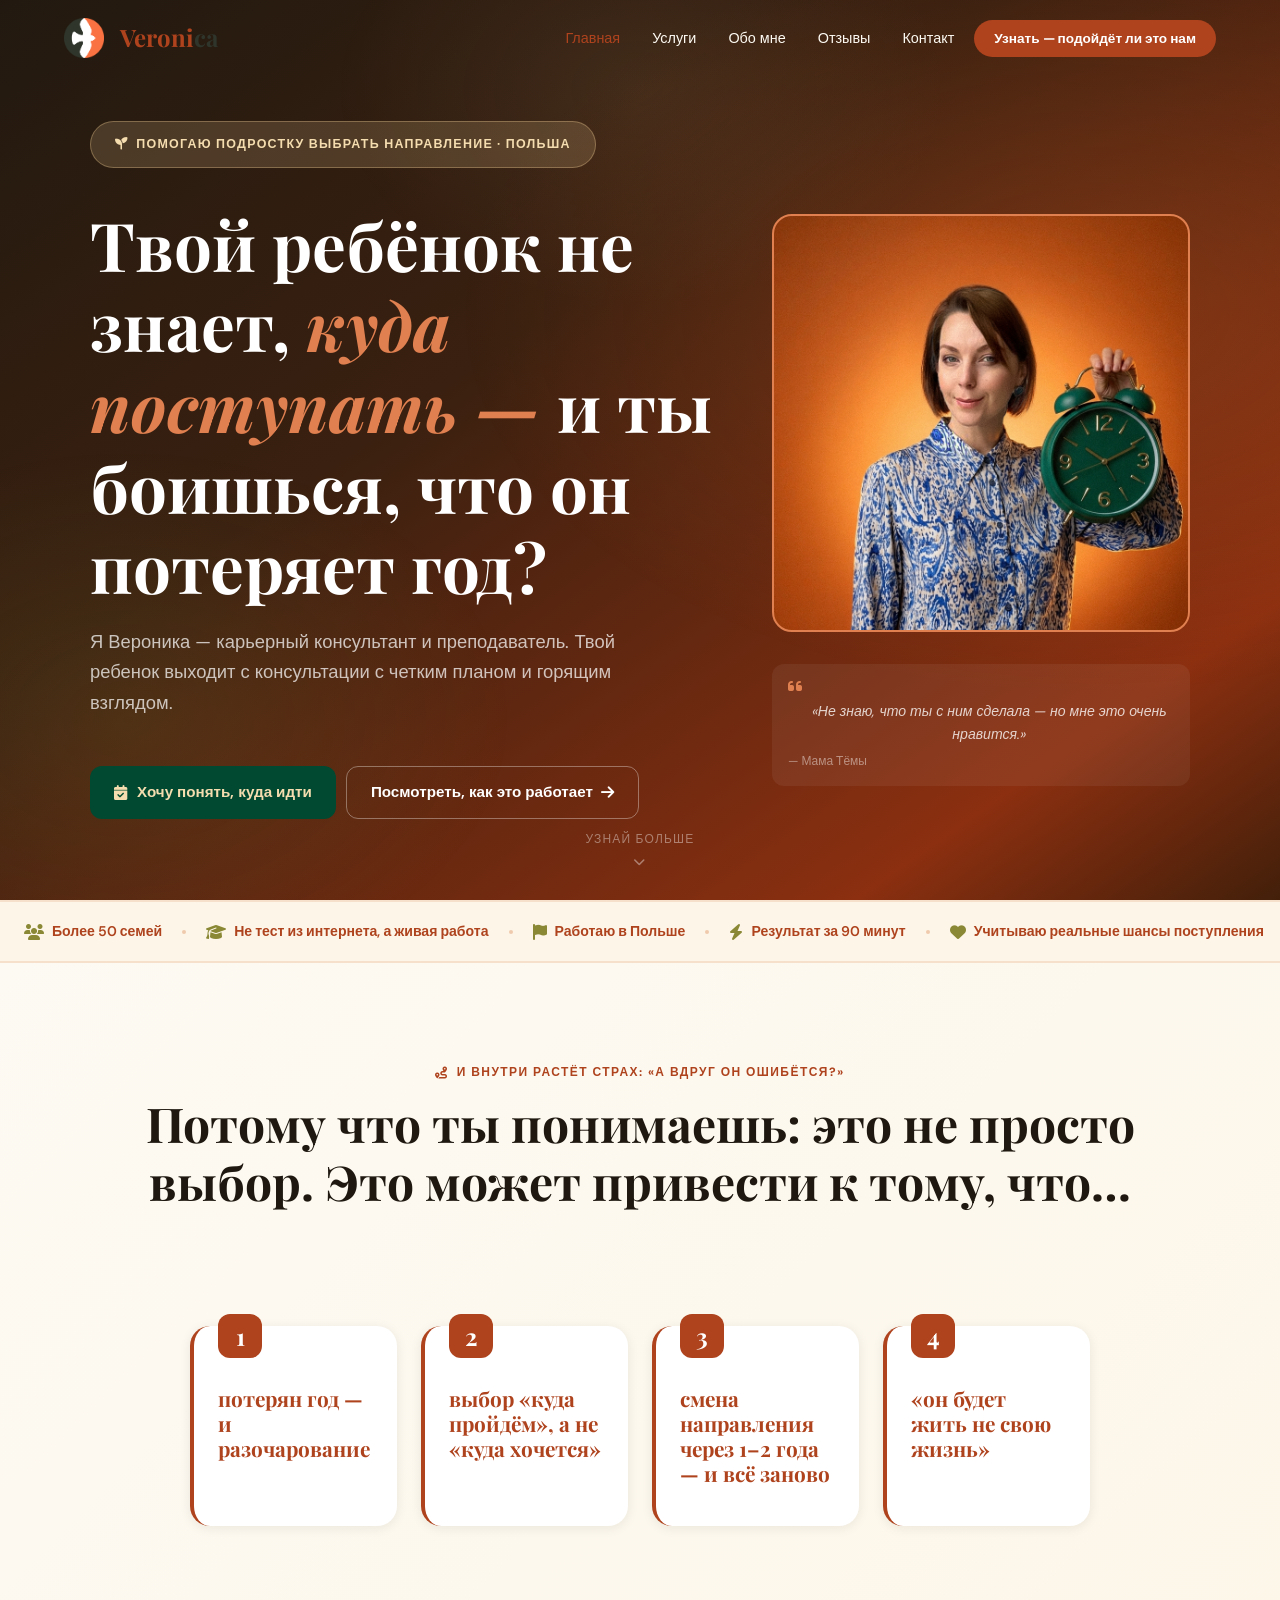
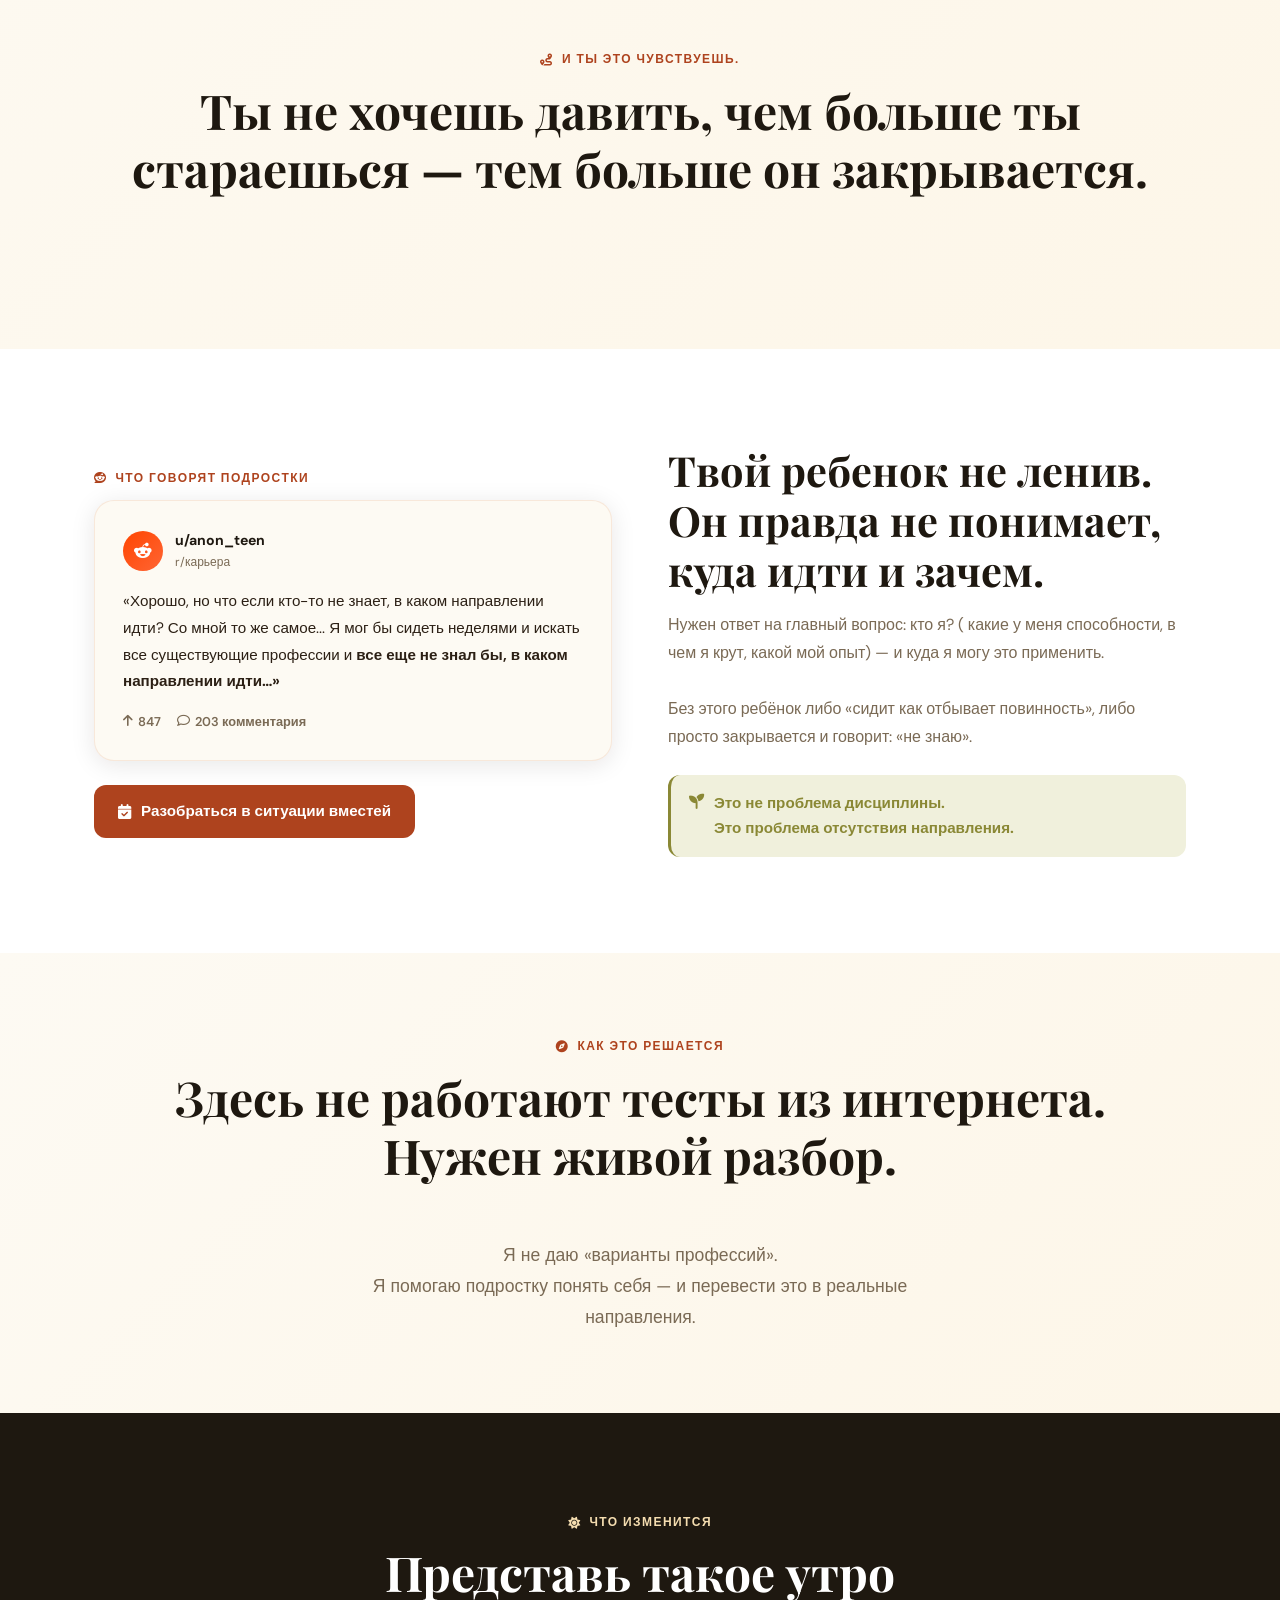
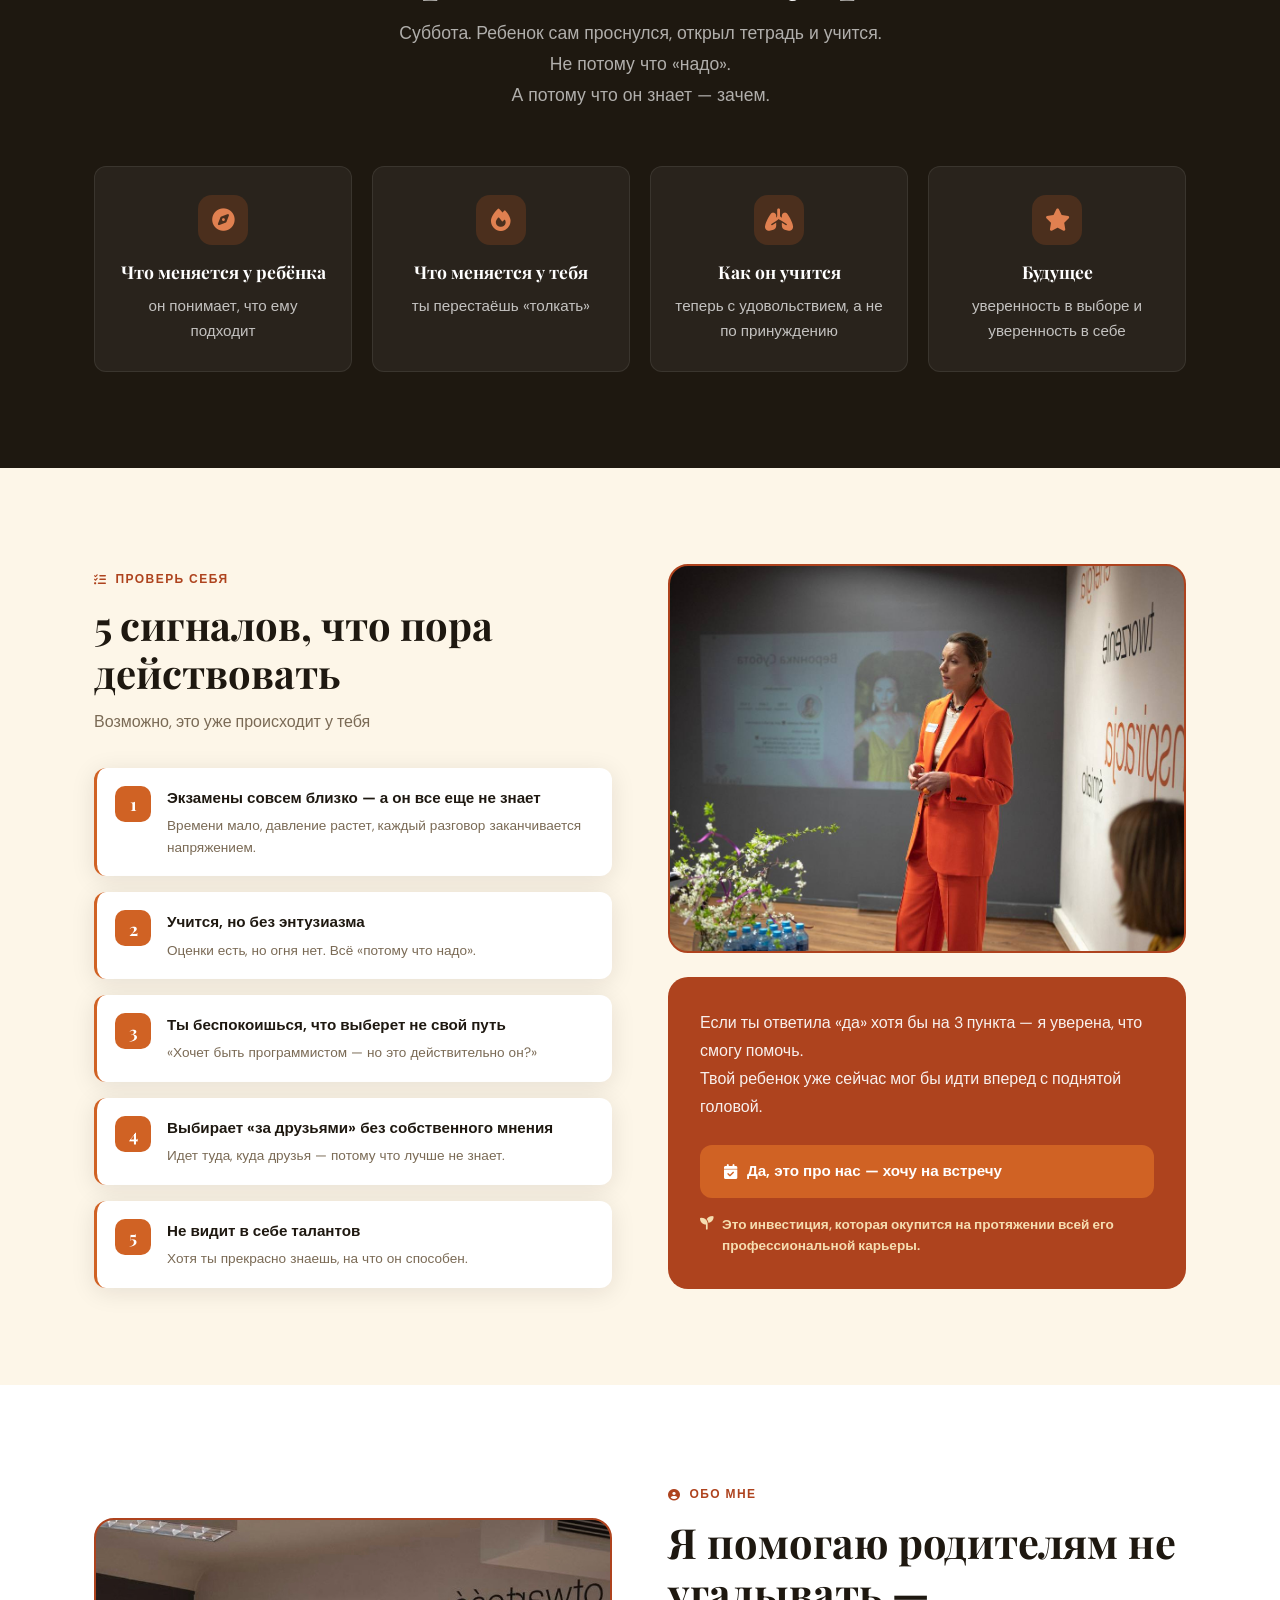
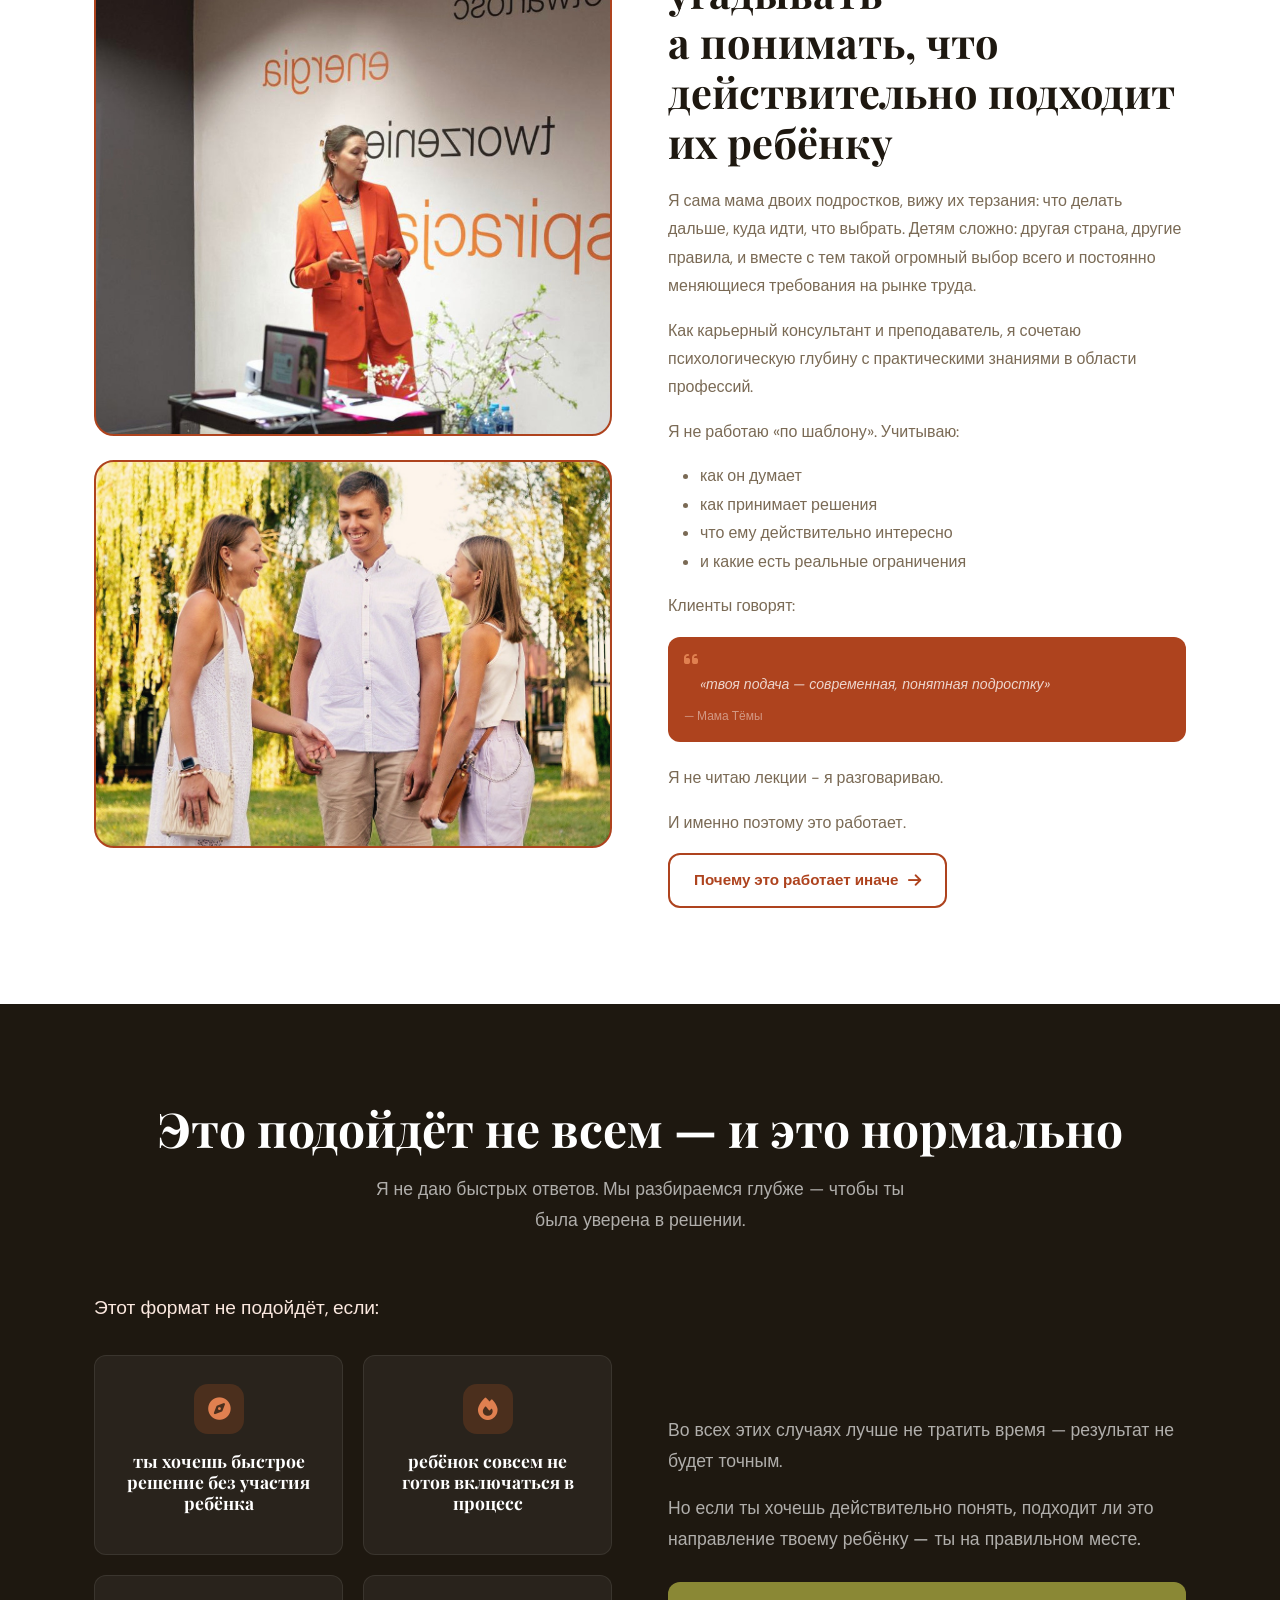
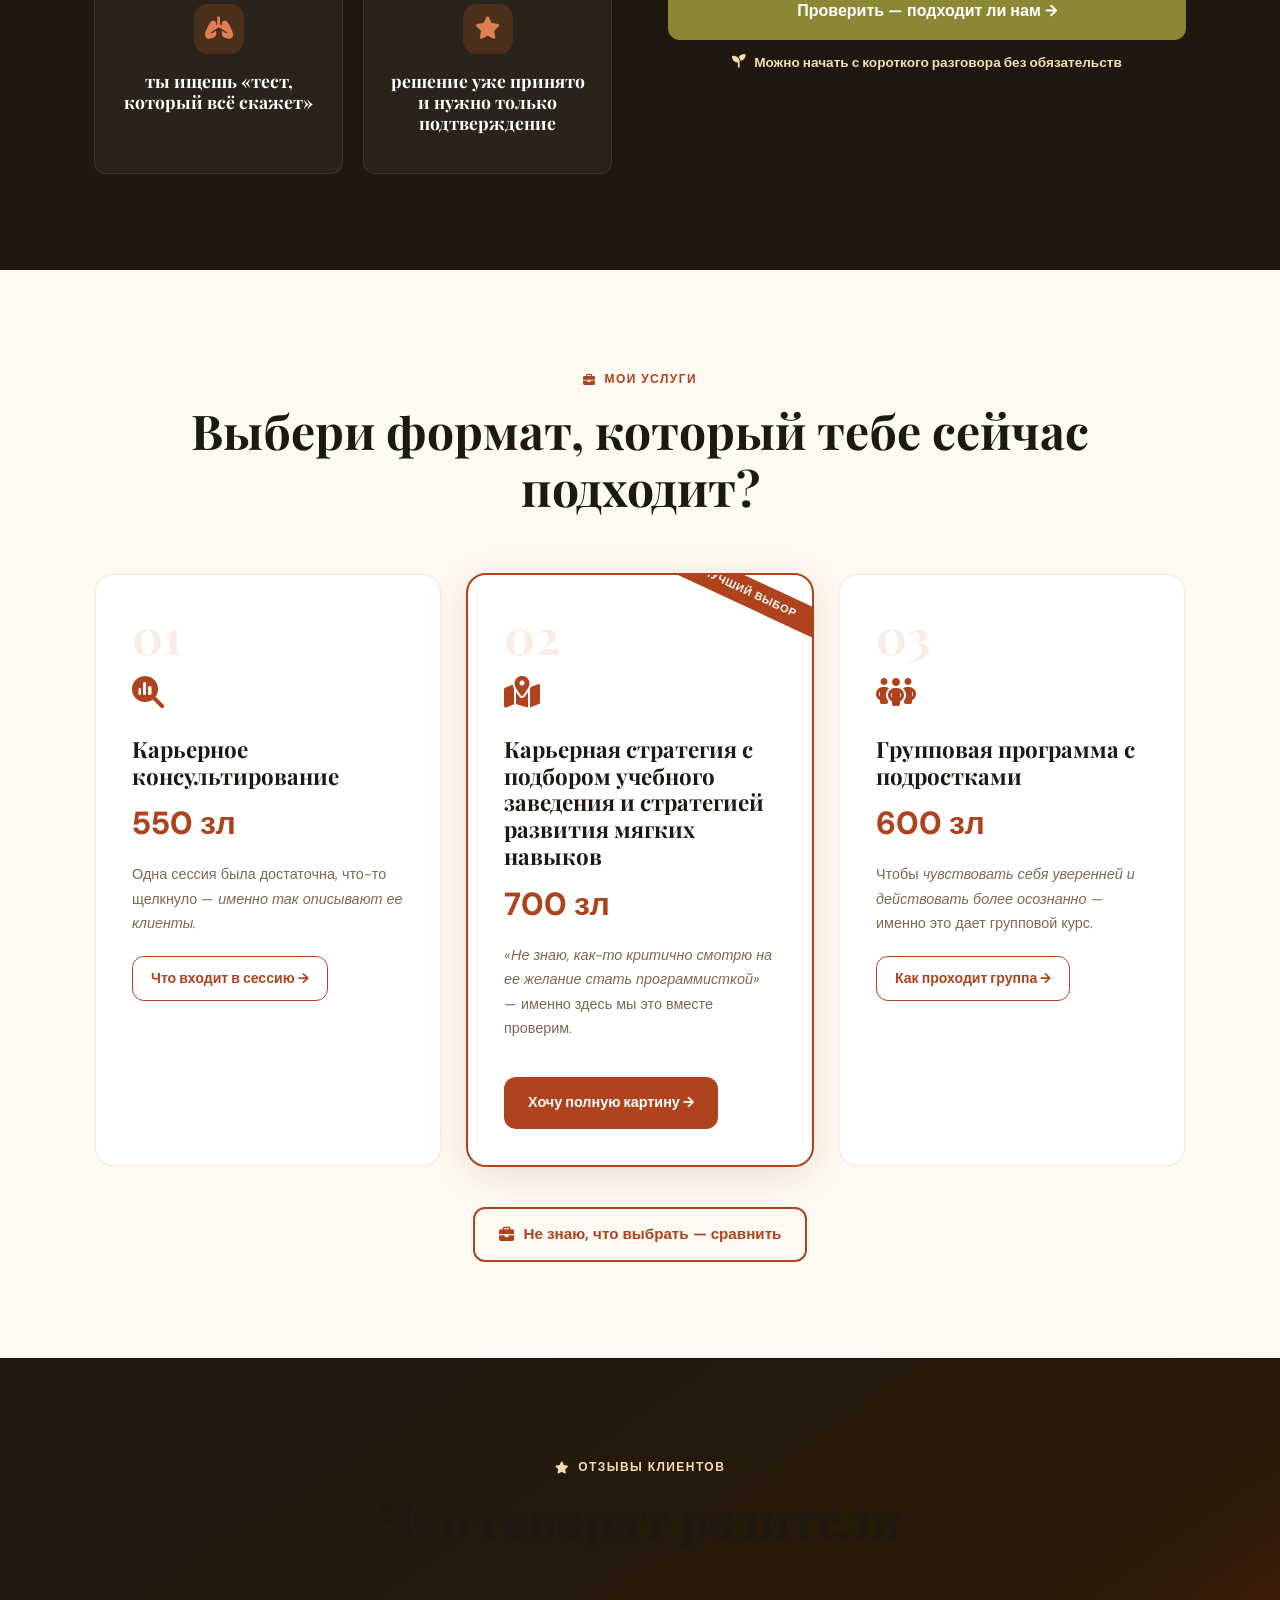
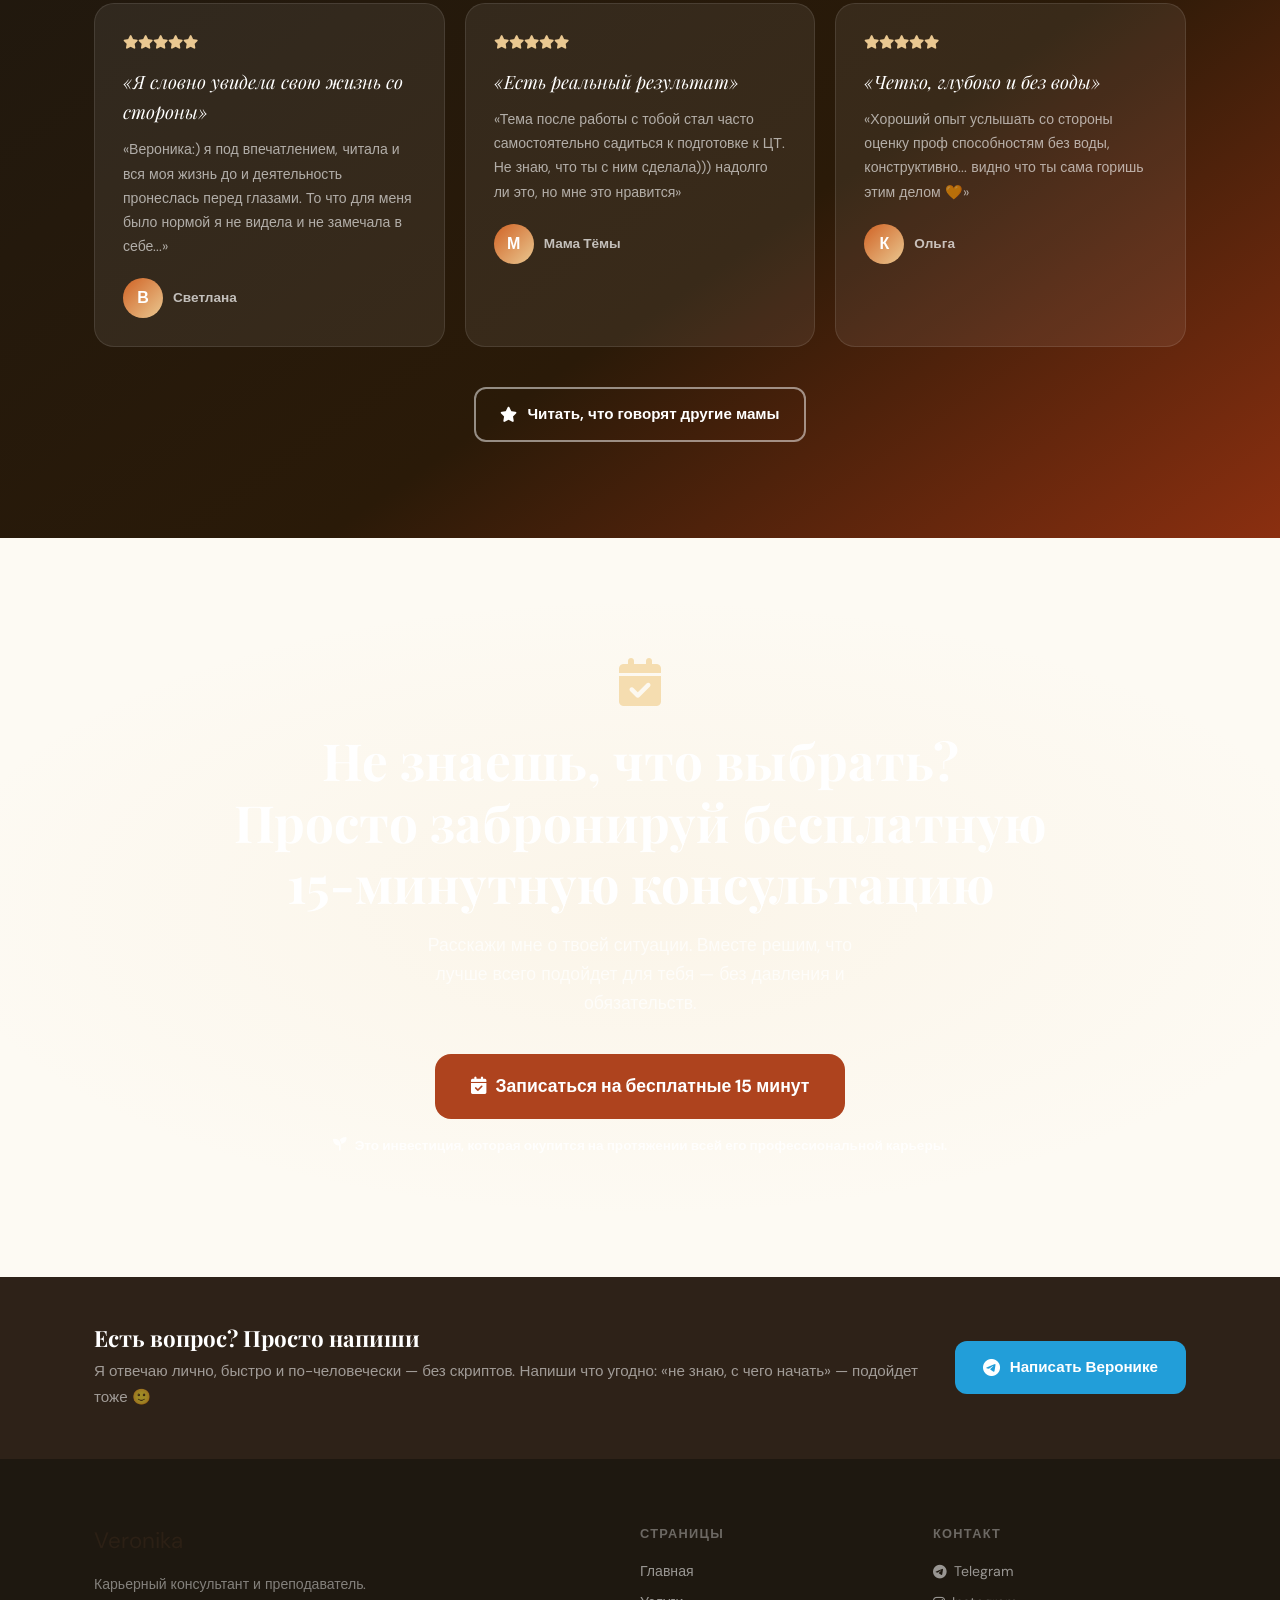
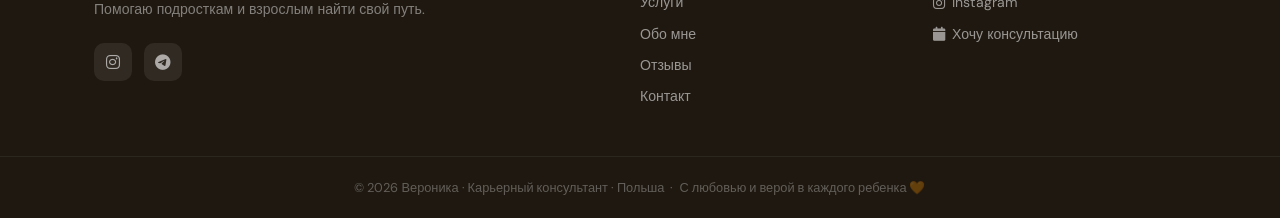
==== commit 07addf78: "new cta text" ====
--- a/index.html
+++ b/index.html
@@ -32,7 +32,7 @@
         <li><a href="o-mnie.html">Обо мне</a></li>
         <li><a href="opinie.html">Отзывы</a></li>
         <li><a href="kontakt.html">Контакт</a></li>
-        <li><a href="kontakt.html#cal" class="nav-cta">Бесплатная консультация</a></li>
+        <li><a href="kontakt.html#cal" class="nav-cta">Узнать — подойдёт ли это нам</a></li>
       </ul>
     </div>
   </nav>
@@ -50,20 +50,20 @@
       <div class="hero-layout">
         <div>
           <h1 class="hero-title reveal reveal-d1">
-            Ваш ребёнок не знает, <em>куда поступать —</em> и вы боитесь, что он потеряет год?
+            Твой ребёнок не знает, <em>куда поступать —</em> и ты боишься, что он потеряет год?
           </h1>
           <p class="hero-sub reveal reveal-d2">
-            Я Вероника — карьерный консультант и преподаватель. Ваш ребенок выходит с консультации с четким планом и
+            Я Вероника — карьерный консультант и преподаватель. Твой ребенок выходит с консультации с четким планом и
             горящим
             взглядом.
           </p>
           <div class="hero-card-btns">
             <a href="kontakt.html#cal" class="btn-main-hero">
               <i class="fa-solid fa-calendar-check"></i>
-              Хочу первую встречу
+              Хочу понять, куда идти
             </a>
             <a href="uslugi.html#nastolatki" class="btn-ghost">
-              Посмотреть программу <i class="fa-solid fa-arrow-right"></i>
+              Посмотреть, как это работает <i class="fa-solid fa-arrow-right"></i>
             </a>
           </div>
         </div>
@@ -73,13 +73,13 @@
           <div class="hero-card-quote reveal">
             <i class="fa-solid fa-quote-left"></i>
             <span>«Не знаю, что ты с ним сделала — но мне это очень нравится.»</span>
-            <cite>— Мама Тeмы</cite>
+            <cite>— Мама Тёмы</cite>
           </div>
         </div>
       </div>
     </div>
     <div class="hero-scroll-hint">
-      <span>Узнайте больше</span>
+      <span>Узнай больше</span>
       <i class="fa-solid fa-chevron-down"></i>
     </div>
   </section>
@@ -107,7 +107,7 @@
         <div class="section-eyebrow">
           <i class="fa-solid fa-route"></i> И внутри растёт страх: «а вдруг он ошибётся?»
         </div>
-        <h2>Потому что вы понимаете: это не просто выбор. Это может привести к тому, что…</h2>
+        <h2>Потому что ты понимаешь: это не просто выбор. Это может привести к тому, что…</h2>
       </div>
 
       <div class="how-process-grid">
@@ -144,8 +144,8 @@
       </div>
 
       <div class="section-header how-process-lead">
-        <div class="section-eyebrow"><i class="fa-solid fa-route"></i> И вы это чувствуете.</div>
-        <h2>Вы не хотите давить, чем больше вы стараетесь — тем больше он закрывается.</h2>
+        <div class="section-eyebrow"><i class="fa-solid fa-route"></i> И ты это чувствуешь.</div>
+        <h2>Ты не хочешь давить, чем больше ты стараешься — тем больше он закрывается.</h2>
       </div>
     </div>
   </section>
@@ -176,11 +176,11 @@
           </div>
           <a href="kontakt.html#cal" class="btn-main u-mt-24 u-inline-flex">
             <i class="fa-solid fa-calendar-check"></i>
-            Подобрать формат со мной
+            Разобраться в ситуации вместей
           </a>
         </div>
         <div class="reddit-right reveal">
-          <h2>Ваш ребенок не ленив.<br>Он правда не понимает, куда идти и зачем.</h2>
+          <h2>Твой ребенок не ленив.<br>Он правда не понимает, куда идти и зачем.</h2>
           <p>
             Нужен ответ на главный вопрос: кто я? ( какие у меня способности, в чем я крут, какой мой опыт) — и куда я
             могу это применить.
@@ -222,7 +222,7 @@
     <div class="container">
       <div class="section-header reveal">
         <div class="section-eyebrow"><i class="fa-solid fa-sun"></i> Что изменится</div>
-        <h2>Представьте такое утро</h2>
+        <h2>Представь такое утро</h2>
         <p class="section-lead">Суббота. Ребенок сам проснулся, открыл тетрадь и учится. <br>
           Не потому что «надо». <br> А потому что он знает — зачем.</p>
       </div>
@@ -234,8 +234,8 @@
         </div>
         <div class="promise-card reveal reveal-d1">
           <div class="promise-icon"><i class="fa-solid fa-fire"></i></div>
-          <h3>Что меняется у вас</h3>
-          <p>вы перестаёте «толкать»</p>
+          <h3>Что меняется у тебя</h3>
+          <p>ты перестаёшь «толкать»</p>
         </div>
         <div class="promise-card reveal reveal-d2">
           <div class="promise-icon"><i class="fa-solid fa-lungs"></i></div>
@@ -256,9 +256,9 @@
     <div class="container">
       <div class="checklist-layout">
         <div class="checklist-left reveal">
-          <div class="section-eyebrow"><i class="fa-solid fa-list-check"></i> Проверьте себя</div>
+          <div class="section-eyebrow"><i class="fa-solid fa-list-check"></i> Проверь себя</div>
           <h2>5 сигналов, что пора действовать</h2>
-          <p>Возможно, это уже происходит у вас</p>
+          <p>Возможно, это уже происходит у тебя</p>
           <div class="checklist-items">
             <div class="check-item">
               <div class="check-num">1</div>
@@ -277,7 +277,7 @@
             <div class="check-item">
               <div class="check-num">3</div>
               <div>
-                <strong>Вы беспокоитесь, что выберет не свой путь</strong>
+                <strong>Ты беспокоишься, что выберет не свой путь</strong>
                 <p>«Хочет быть программистом — но это действительно он?»</p>
               </div>
             </div>
@@ -292,7 +292,7 @@
               <div class="check-num">5</div>
               <div>
                 <strong>Не видит в себе талантов</strong>
-                <p>Хотя вы прекрасно знаете, на что он способен.</p>
+                <p>Хотя ты прекрасно знаешь, на что он способен.</p>
               </div>
             </div>
           </div>
@@ -301,11 +301,11 @@
           <div class="photo-placeholder checklist-img">
           </div>
           <div class="checklist-result-box">
-            <p>Если вы ответили «да» хотя бы на 3 пункта — я уверена, что смогу помочь. <br> Ваш ребенок уже сейчас мог
+            <p>Если ты ответила «да» хотя бы на 3 пункта — я уверена, что смогу помочь. <br> Твой ребенок уже сейчас мог
               бы идти вперед с поднятой головой.</p>
             <a href="kontakt.html#cal" class="btn-main">
               <i class="fa-solid fa-calendar-check"></i>
-              Записаться на первую встречу
+              Да, это про нас — хочу на встречу
             </a>
             <div class="invest-note">
               <i class="fa-solid fa-seedling"></i>
@@ -352,12 +352,12 @@
           <div class="about-card-quote">
             <i class="fa-solid fa-quote-left"></i>
             <span>«твоя подача — современная, понятная подростку»</span>
-            <cite>— Мама Тeмы</cite>
+            <cite>— Мама Тёмы</cite>
           </div>
           <p>Я не читаю лекции - я разговариваю.</p>
           <p>И именно поэтому это работает.</p>
           <a href="o-mnie.html" class="btn-outline">
-            Узнайте больше <i class="fa-solid fa-arrow-right"></i>
+            Почему это работает иначе <i class="fa-solid fa-arrow-right"></i>
           </a>
         </div>
       </div>
@@ -371,7 +371,7 @@
         <h2>Это подойдёт не всем — и это нормально</h2>
         <p class="section-lead">
           Я не даю быстрых ответов.
-          Мы разбираемся глубже — чтобы вы были уверены в решении.
+          Мы разбираемся глубже — чтобы ты была уверена в решении.
         </p>
       </div>
       <div class="checklist-layout">
@@ -382,7 +382,7 @@
           <div class="client-grid">
             <div class="promise-card reveal">
               <div class="promise-icon"><i class="fa-solid fa-compass"></i></div>
-              <h3>вы хотите быстрое решение без участия ребёнка</h3>
+              <h3>ты хочешь быстрое решение без участия ребёнка</h3>
             </div>
             <div class="promise-card reveal reveal-d1">
               <div class="promise-icon"><i class="fa-solid fa-fire"></i></div>
@@ -390,7 +390,7 @@
             </div>
             <div class="promise-card reveal reveal-d2">
               <div class="promise-icon"><i class="fa-solid fa-lungs"></i></div>
-              <h3>вы ищете «тест, который всё скажет»</h3>
+              <h3>ты ищешь «тест, который всё скажет»</h3>
             </div>
             <div class="promise-card reveal reveal-d3">
               <div class="promise-icon"><i class="fa-solid fa-star"></i></div>
@@ -404,12 +404,12 @@
             результат не будет точным.
           </p>
           <p style="margin-top:16px; font-weight:500;">
-            Но если вы хотите действительно понять,
-            подходит ли это направление вашему ребёнку —
-            вы на правильном месте.
+            Но если ты хочешь действительно понять,
+            подходит ли это направление твоему ребёнку —
+            ты на правильном месте.
           </p>
           <a href="kontakt.html#cal" class="pkg-btn" style="margin-top:28px;">
-            Проверить ситуацию →
+            Проверить — подходит ли нам →
           </a>
           <div class="invest-note" style="margin-top:12px;">
             <i class="fa-solid fa-seedling"></i>
@@ -425,7 +425,7 @@
     <div class="container">
       <div class="section-header reveal">
         <div class="section-eyebrow"><i class="fa-solid fa-briefcase"></i> Мои услуги</div>
-        <h2>Выберите формат, который вам сейчас подходит?</h2>
+        <h2>Выбери формат, который тебе сейчас подходит?</h2>
       </div>
       <div class="services-cards">
         <div class="service-card reveal">
@@ -434,7 +434,7 @@
           <h3>Карьерное консультирование</h3>
           <div class="service-price">550 зл</div>
           <p>Одна сессия была достаточна, что-то щелкнуло — <em>именно так описывают ее клиенты.</em></p>
-          <a href="uslugi.html#konsultacja" class="btn-ghost-dark">Узнайте больше →</a>
+          <a href="uslugi.html#konsultacja" class="btn-ghost-dark">Что входит в сессию →</a>
         </div>
         <div class="service-card service-card--featured reveal reveal-d1">
           <div class="service-featured-label">Лучший выбор</div>
@@ -444,7 +444,7 @@
           <div class="service-price">700 зл</div>
           <p><em>«Не знаю, как-то критично смотрю на ее желание стать программисткой»</em> — именно здесь мы это вместе
             проверим.</p>
-          <a href="uslugi.html#pelna-opieka" class="btn-main u-mt-16 u-inline-flex btn-main--sm">Посмотреть пакет →</a>
+          <a href="uslugi.html#pelna-opieka" class="btn-main u-mt-16 u-inline-flex btn-main--sm">Хочу полную картину →</a>
         </div>
         <div class="service-card reveal reveal-d2">
           <div class="service-num">03</div>
@@ -453,12 +453,12 @@
           <div class="service-price">600 зл</div>
           <p>Чтобы <em>чувствовать себя уверенней и действовать более осознанно</em> — именно это дает групповой курс.
           </p>
-          <a href="uslugi.html#grupa" class="btn-ghost-dark">Узнайте больше →</a>
+          <a href="uslugi.html#grupa" class="btn-ghost-dark">Как проходит группа →</a>
         </div>
       </div>
       <div class="u-text-center u-mt-40">
         <a href="uslugi.html" class="btn-outline reveal">
-          <i class="fa-solid fa-briefcase"></i> Сравните все пакеты
+          <i class="fa-solid fa-briefcase"></i> Не знаю, что выбрать — сравнить
         </a>
       </div>
     </div>
@@ -506,7 +506,7 @@
       </div>
       <div class="reveal u-text-center u-mt-40">
         <a href="opinie.html" class="btn-outline btn-outline--light">
-          <i class="fa-solid fa-star"></i> Все отзывы клиентов
+          <i class="fa-solid fa-star"></i> Читать, что говорят другие мамы
         </a>
       </div>
     </div>
@@ -519,13 +519,13 @@
     <div class="container u-pos-rel u-z-2">
       <div class="final-cta-content reveal">
         <i class="fa-solid fa-calendar-check final-cta-icon"></i>
-        <h2>Не знаете, что выбрать?<br>
-          Просто забронируйте бесплатную<br>15-минутную консультацию</h2>
-        <p>Расскажите мне о вашей ситуации. Вместе решим, что лучше всего подойдет для вас — без давления и
+        <h2>Не знаешь, что выбрать?<br>
+          Просто забронируй бесплатную<br>15-минутную консультацию</h2>
+        <p>Расскажи мне о твоей ситуации. Вместе решим, что лучше всего подойдет для тебя — без давления и
           обязательств.</p>
         <a href="kontakt.html#cal" class="btn-main btn-main--large">
           <i class="fa-solid fa-calendar-check"></i>
-          Записаться на консультацию
+          Записаться на бесплатные 15 минут
         </a>
         <div class="invest-note invest-note--light">
           <i class="fa-solid fa-seedling"></i>
@@ -539,8 +539,8 @@
   <section class="tg-section">
     <div class="container tg-inner">
       <div>
-        <h3>Есть вопрос? Просто напишите</h3>
-        <p>Я отвечаю лично, быстро и по-человечески — без скриптов. Напишите что угодно: «не знаю, с чего начать» —
+        <h3>Есть вопрос? Просто напиши</h3>
+        <p>Я отвечаю лично, быстро и по-человечески — без скриптов. Напиши что угодно: «не знаю, с чего начать» —
           подойдет тоже 🙂</p>
       </div>
       <a href="https://t.me/VeronicaSubota" class="btn-tg" target="_blank">
@@ -587,7 +587,7 @@
   <div class="sticky-cta">
     <a href="kontakt.html#cal">
       <i class="fa-solid fa-calendar-check"></i>
-      Записаться на первую встречу
+      Забронировать 15 минут бесплатно
     </a>
   </div>
 
--- a/style.css
+++ b/style.css
@@ -1055,6 +1055,17 @@
   opacity: 0.92;
 }
 
+.checklist-result-box .btn-main {
+  width: 100%;
+  background-color: var(--terra);
+}
+
+.checklist-result-box .btn-main:hover {
+  background-color: var(--chile-dark);
+  transform: translateY(-2px);
+  box-shadow: 0 8px 24px rgba(174, 67, 30, 0.3);
+}
+
 .invest-note {
   display: flex;
   align-items: flex-start;
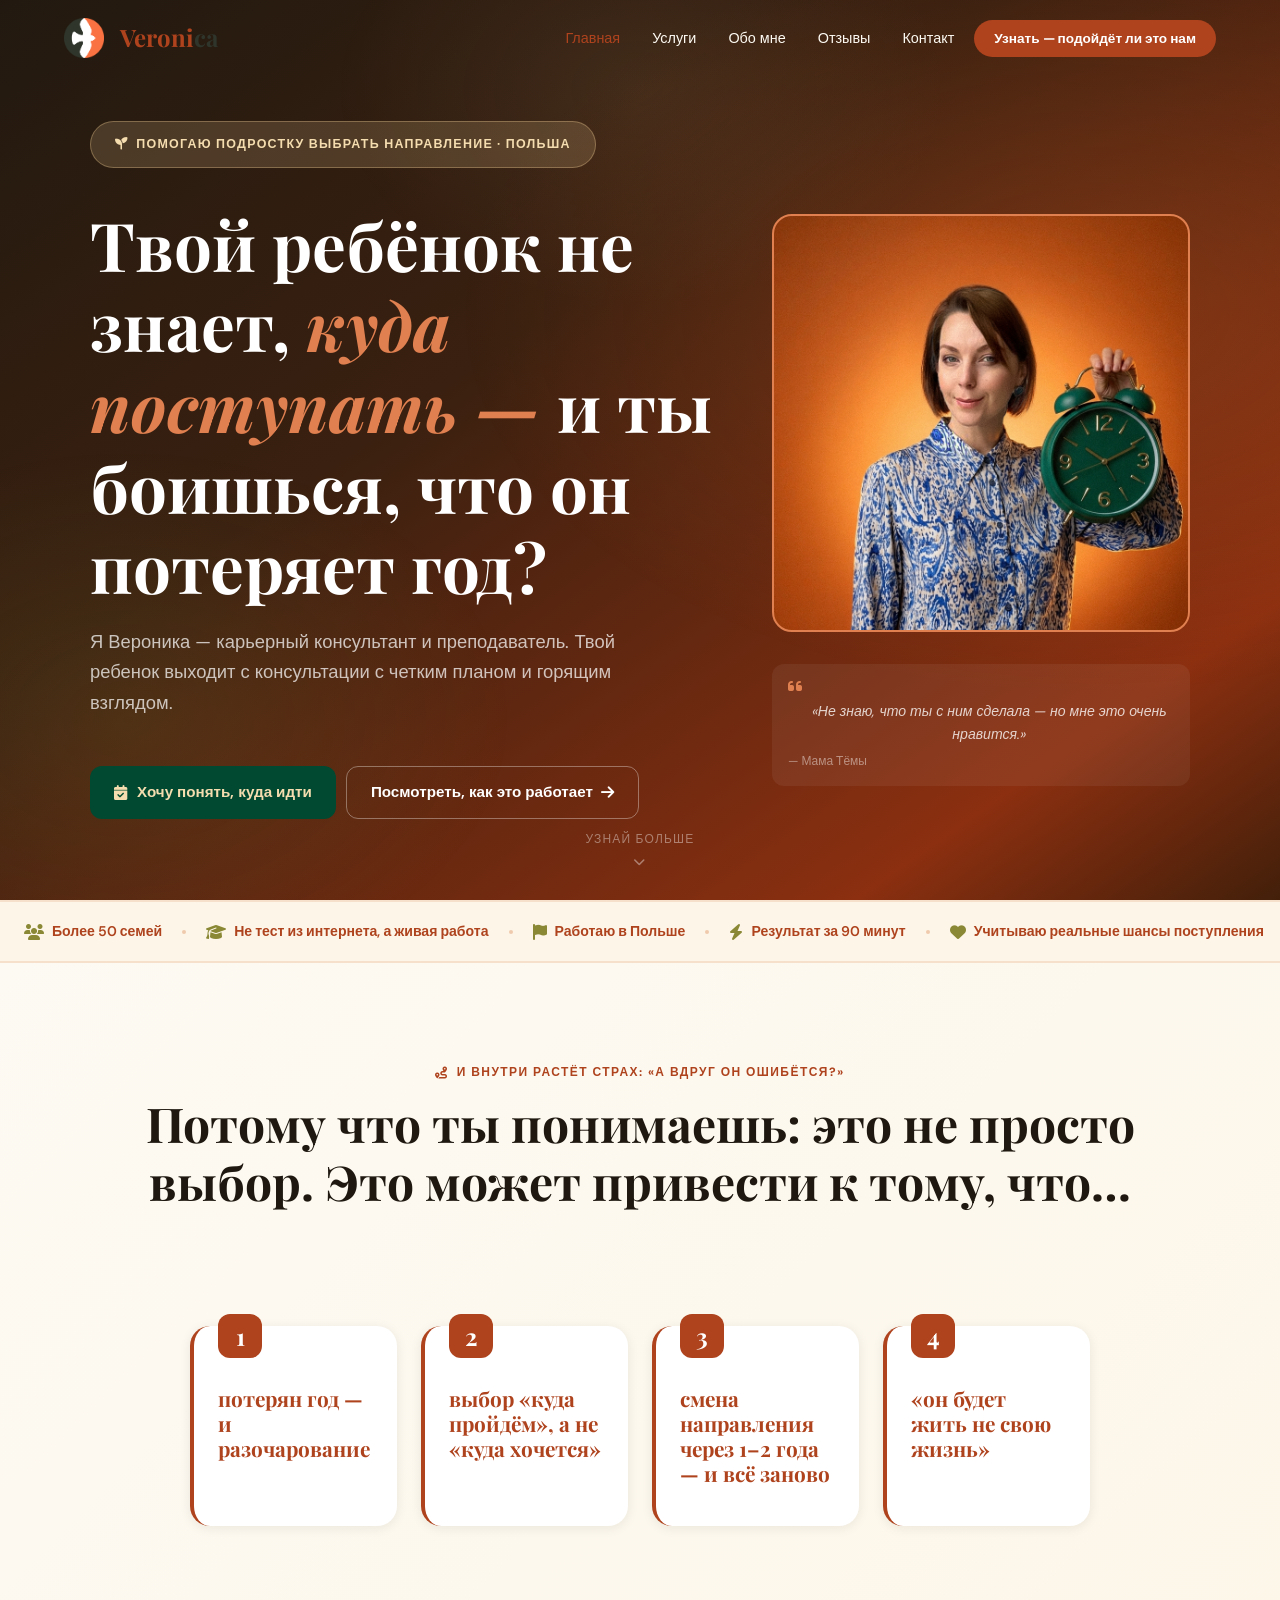
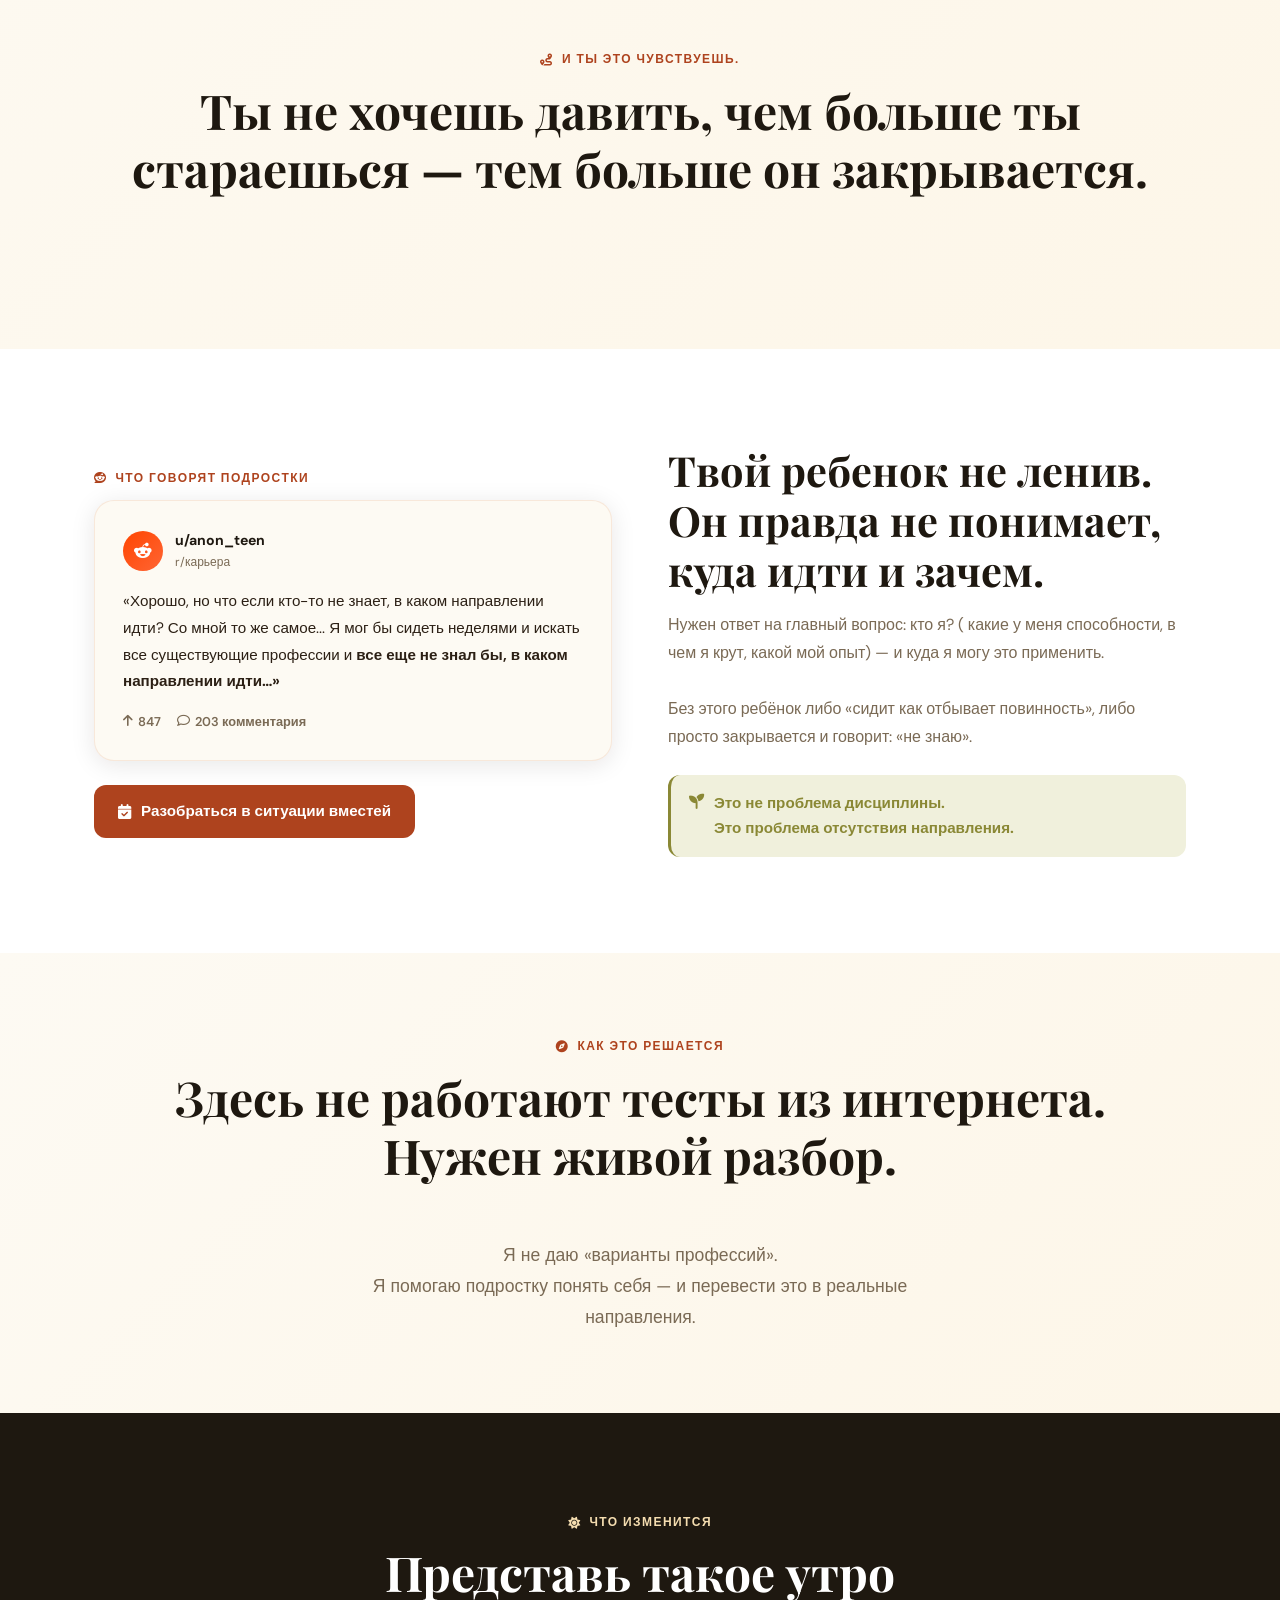
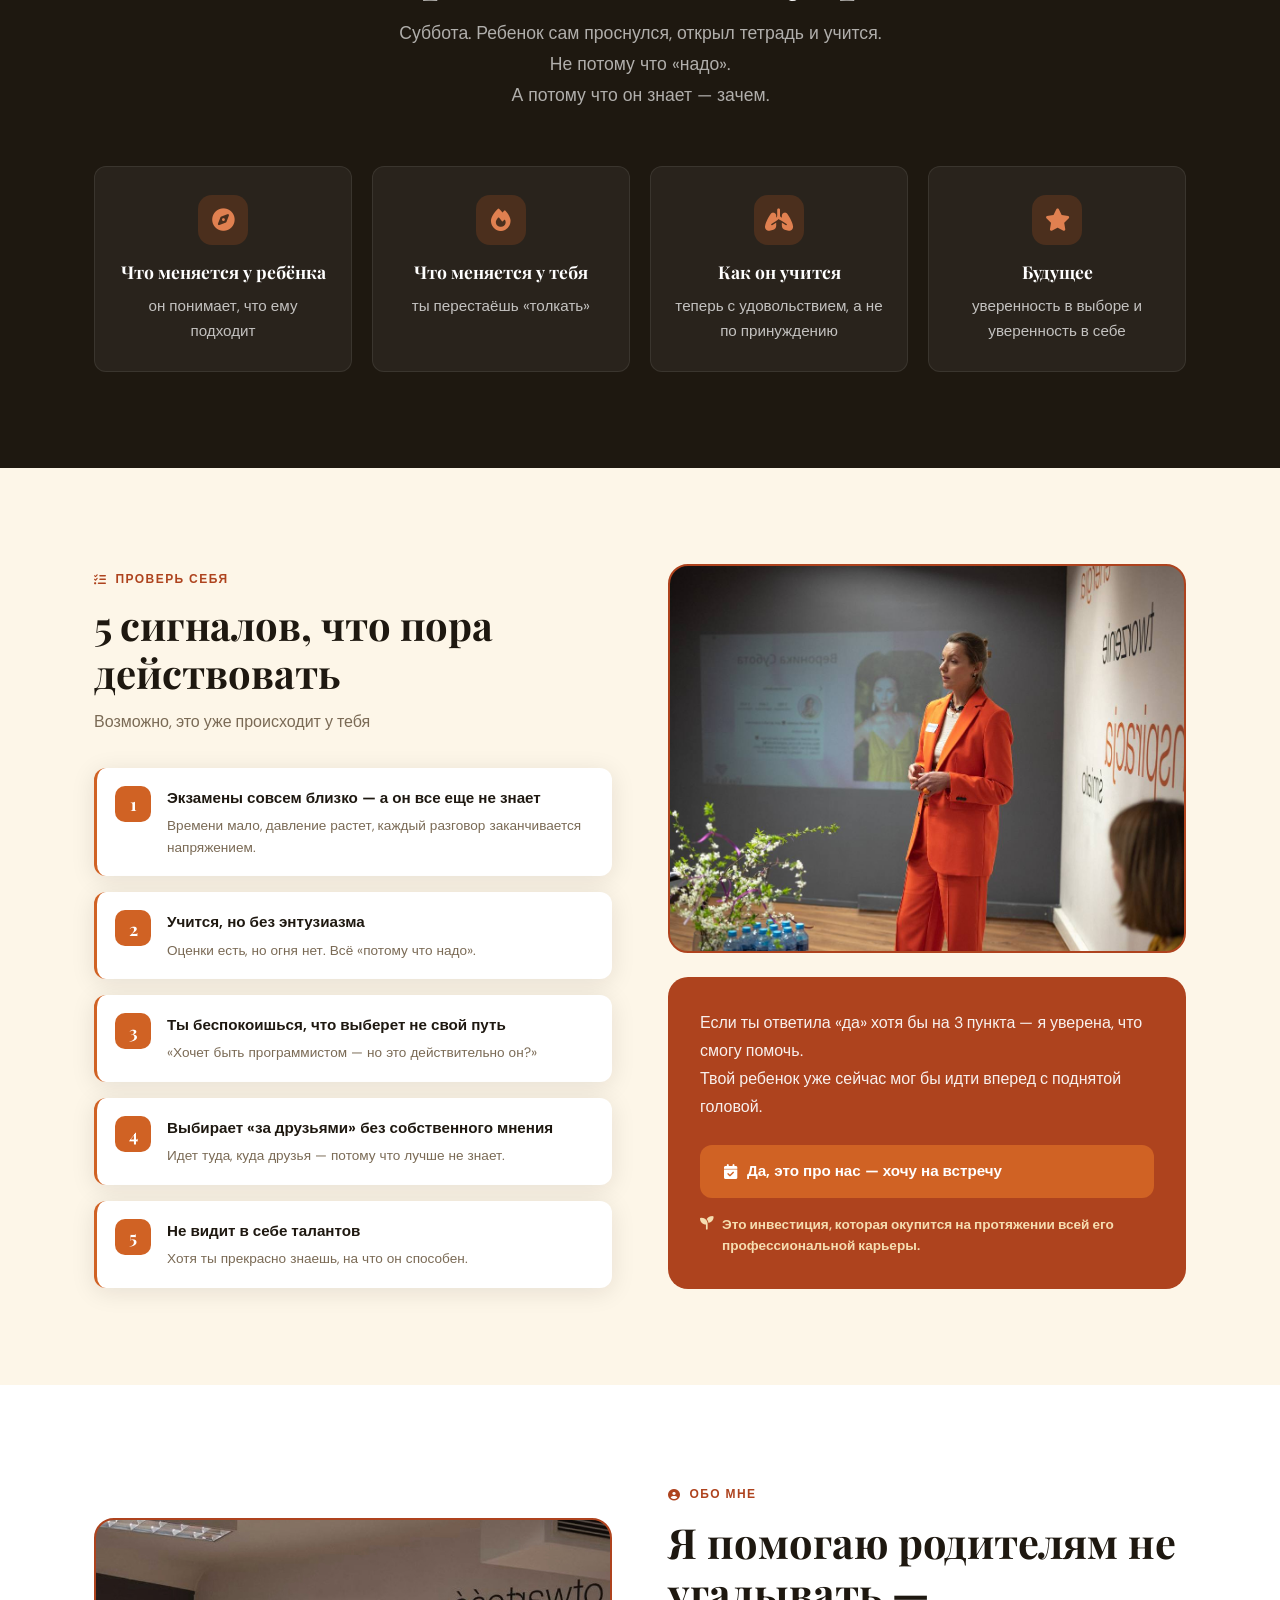
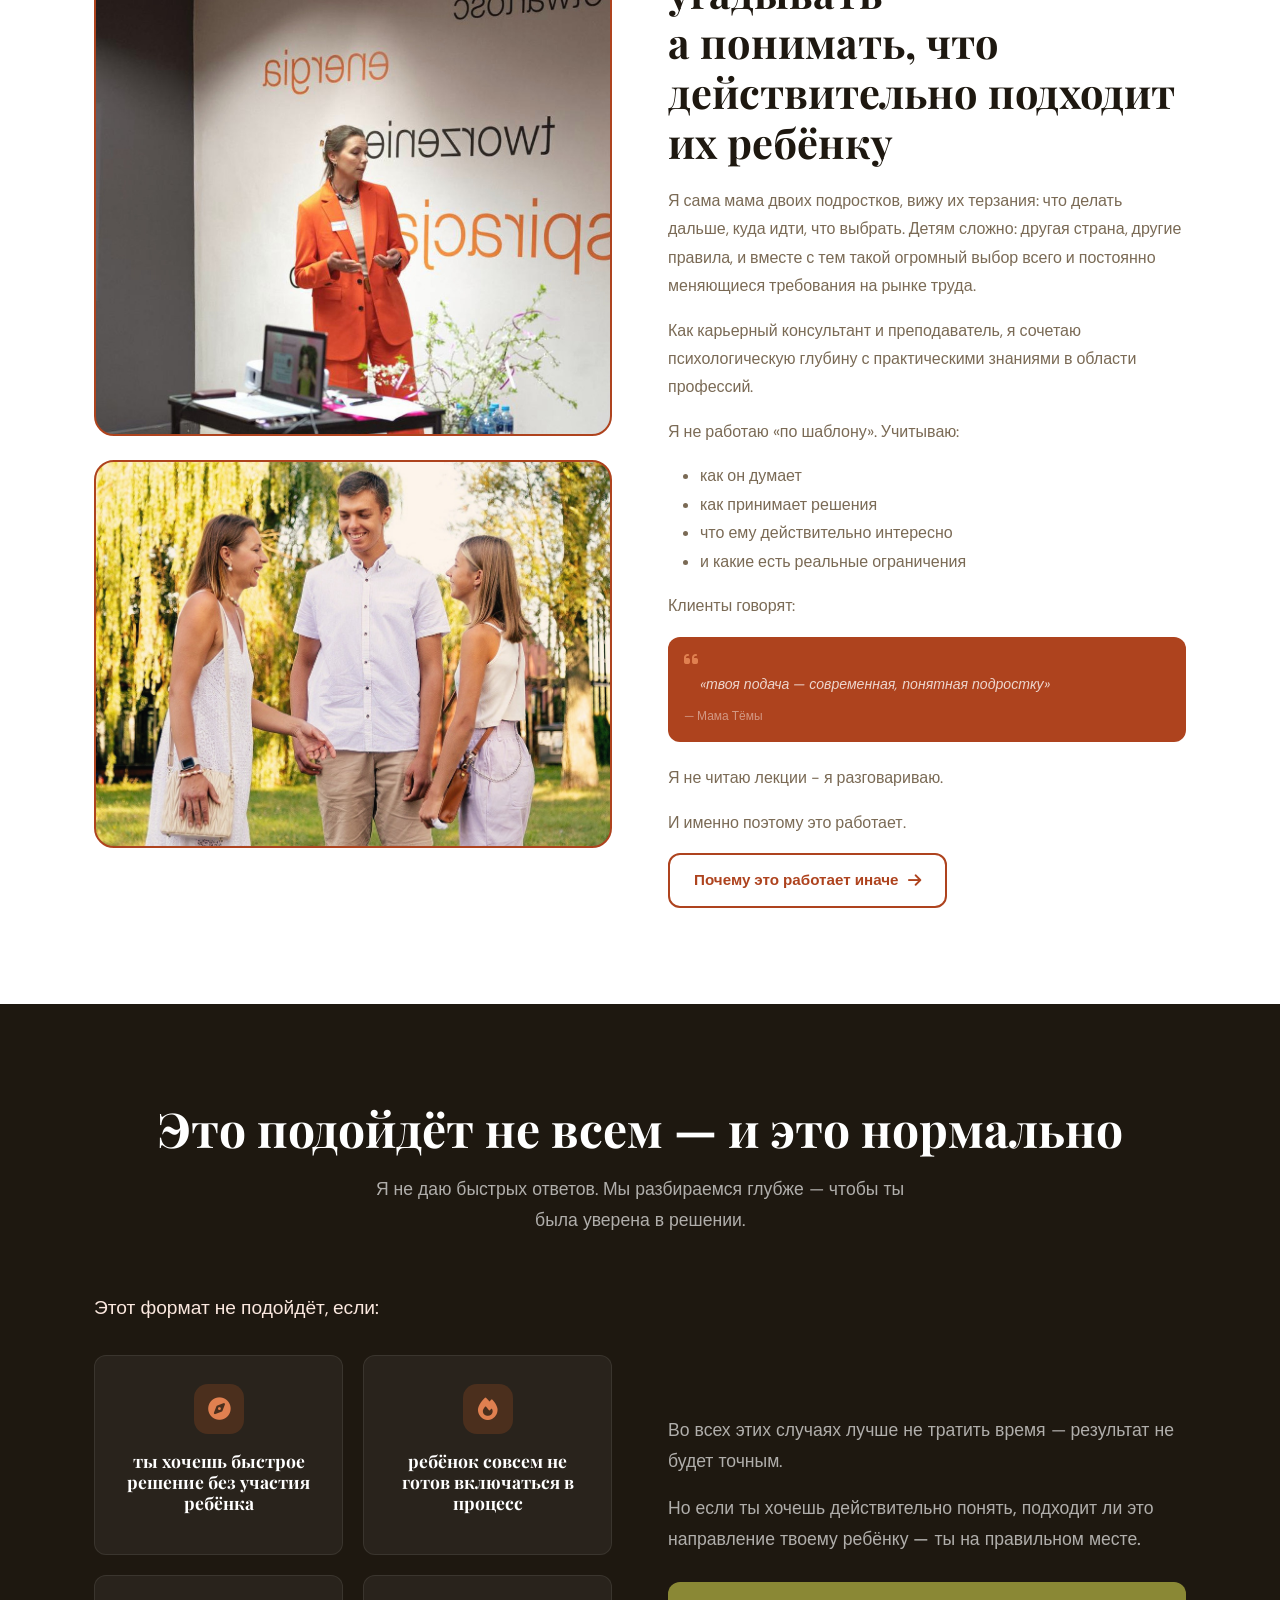
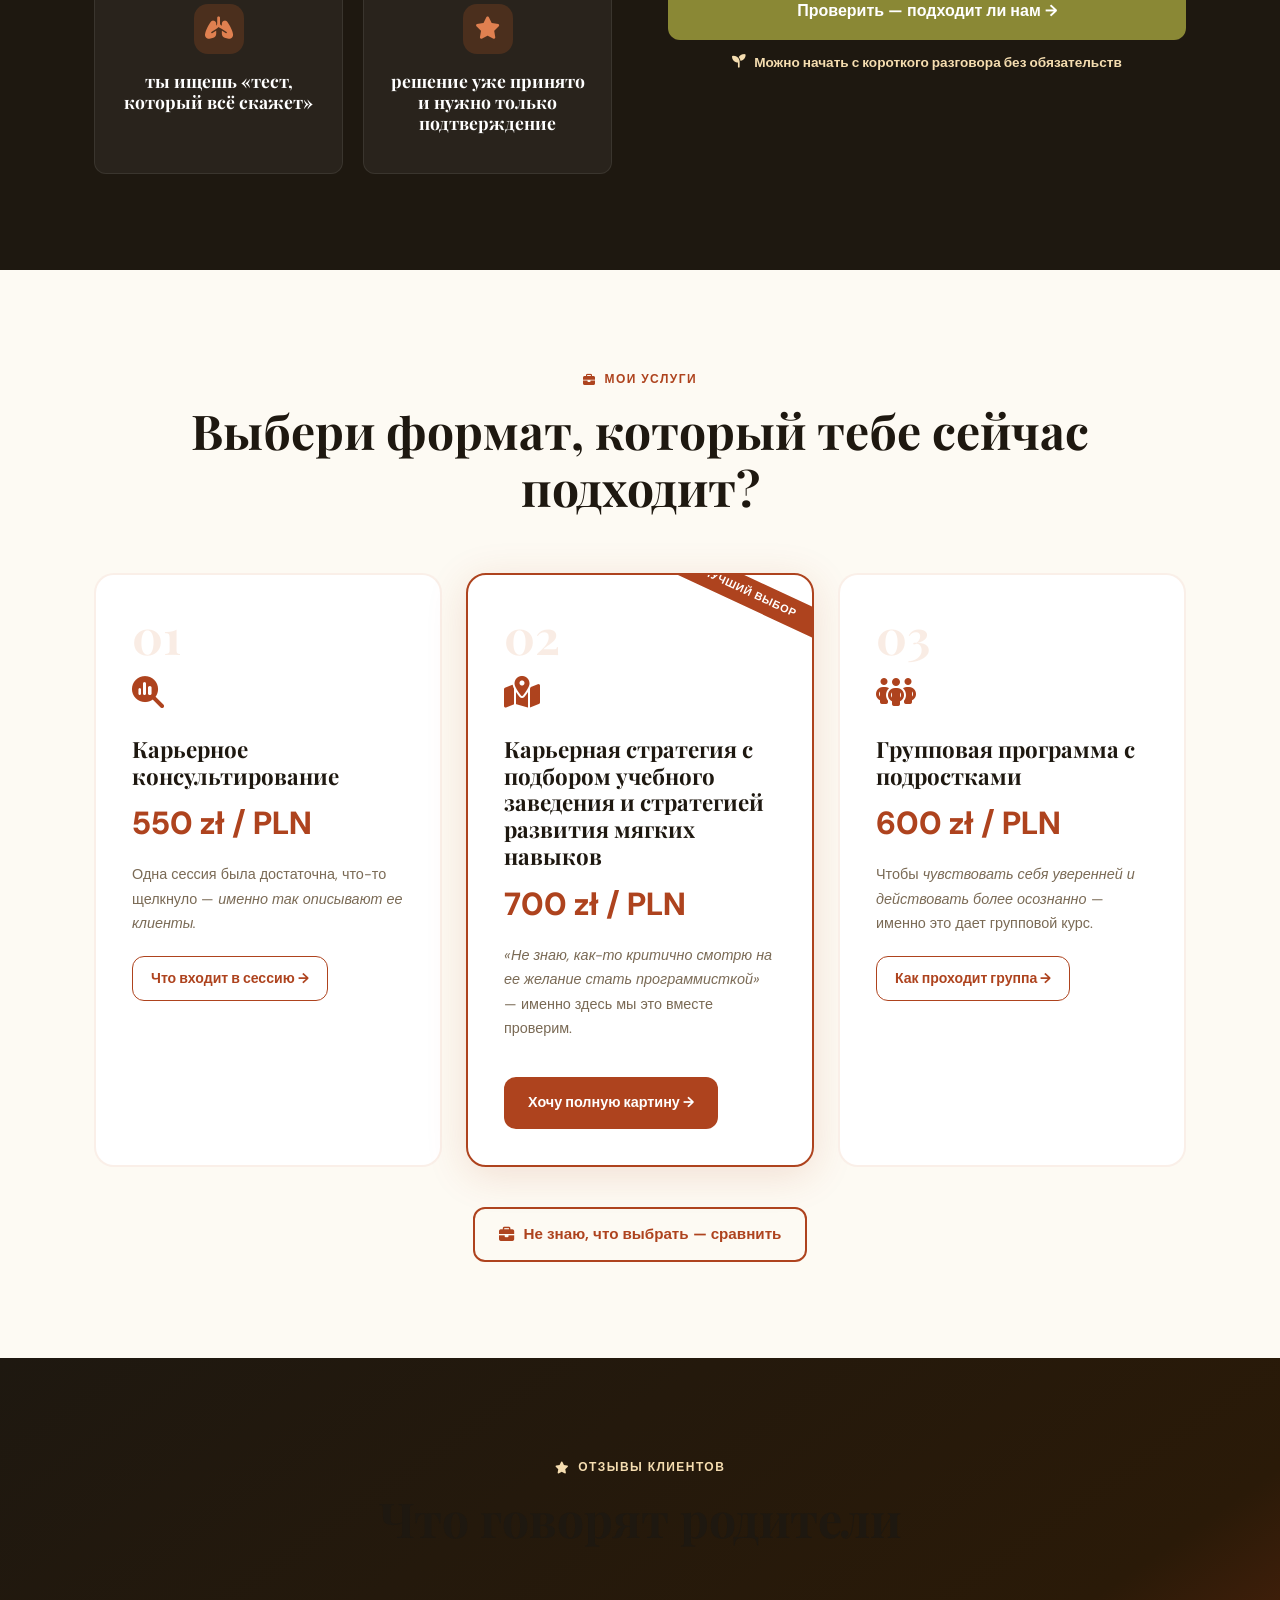
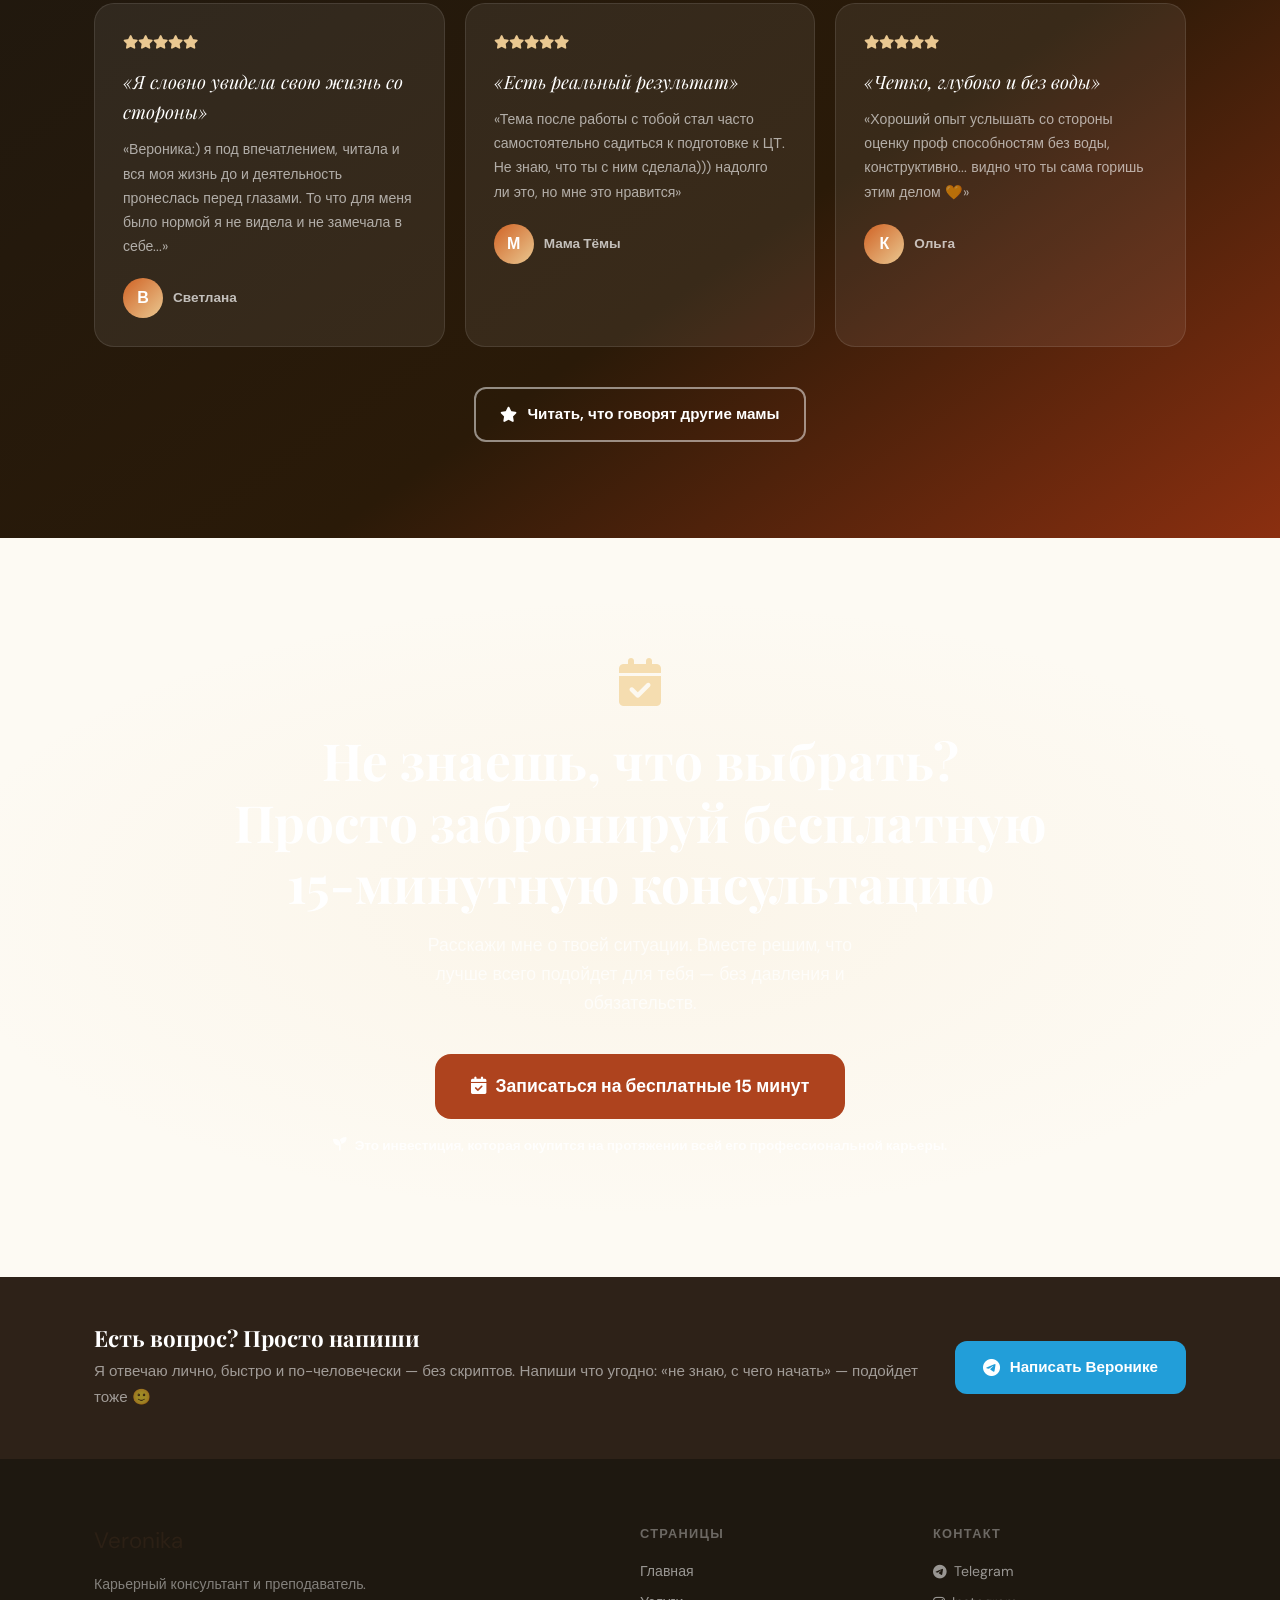
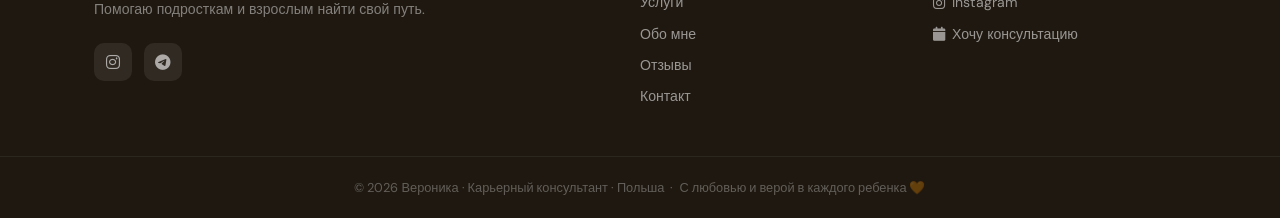
==== commit c1d795ad: "fix zloty" ====
--- a/index.html
+++ b/index.html
@@ -19,10 +19,10 @@
   <!-- ══ NAV ══ -->
   <nav id="navbar">
     <div class="nav-inner">
-      <div class="nav-logo">
+      <a href="index.html" class="nav-logo">
         <img src="./images/logo.png" alt="Логотип Вероника" class="nav-logo-img">
-        <a href="index.html" class="nav-logo-text">Veroni<span>ca</span></a>
-      </div>
+        <p class="nav-logo-text">Veroni<span>ca</span></p>
+      </a>
       <button class="burger" id="burger" aria-label="menu" aria-controls="nav-links" aria-expanded="false">
         <span></span><span></span><span></span>
       </button>
@@ -432,7 +432,7 @@
           <div class="service-num">01</div>
           <div class="service-icon"><i class="fa-solid fa-magnifying-glass-chart"></i></div>
           <h3>Карьерное консультирование</h3>
-          <div class="service-price">550 зл</div>
+          <div class="service-price">550 zł / PLN</div>
           <p>Одна сессия была достаточна, что-то щелкнуло — <em>именно так описывают ее клиенты.</em></p>
           <a href="uslugi.html#konsultacja" class="btn-ghost-dark">Что входит в сессию →</a>
         </div>
@@ -441,7 +441,7 @@
           <div class="service-num">02</div>
           <div class="service-icon"><i class="fa-solid fa-map-location-dot"></i></div>
           <h3>Карьерная стратегия с подбором учебного заведения и стратегией развития мягких навыков</h3>
-          <div class="service-price">700 зл</div>
+          <div class="service-price">700 zł / PLN</div>
           <p><em>«Не знаю, как-то критично смотрю на ее желание стать программисткой»</em> — именно здесь мы это вместе
             проверим.</p>
           <a href="uslugi.html#pelna-opieka" class="btn-main u-mt-16 u-inline-flex btn-main--sm">Хочу полную картину →</a>
@@ -450,7 +450,7 @@
           <div class="service-num">03</div>
           <div class="service-icon"><i class="fa-solid fa-people-group"></i></div>
           <h3>Групповая программа с подростками</h3>
-          <div class="service-price">600 зл</div>
+          <div class="service-price">600 zł / PLN</div>
           <p>Чтобы <em>чувствовать себя уверенней и действовать более осознанно</em> — именно это дает групповой курс.
           </p>
           <a href="uslugi.html#grupa" class="btn-ghost-dark">Как проходит группа →</a>
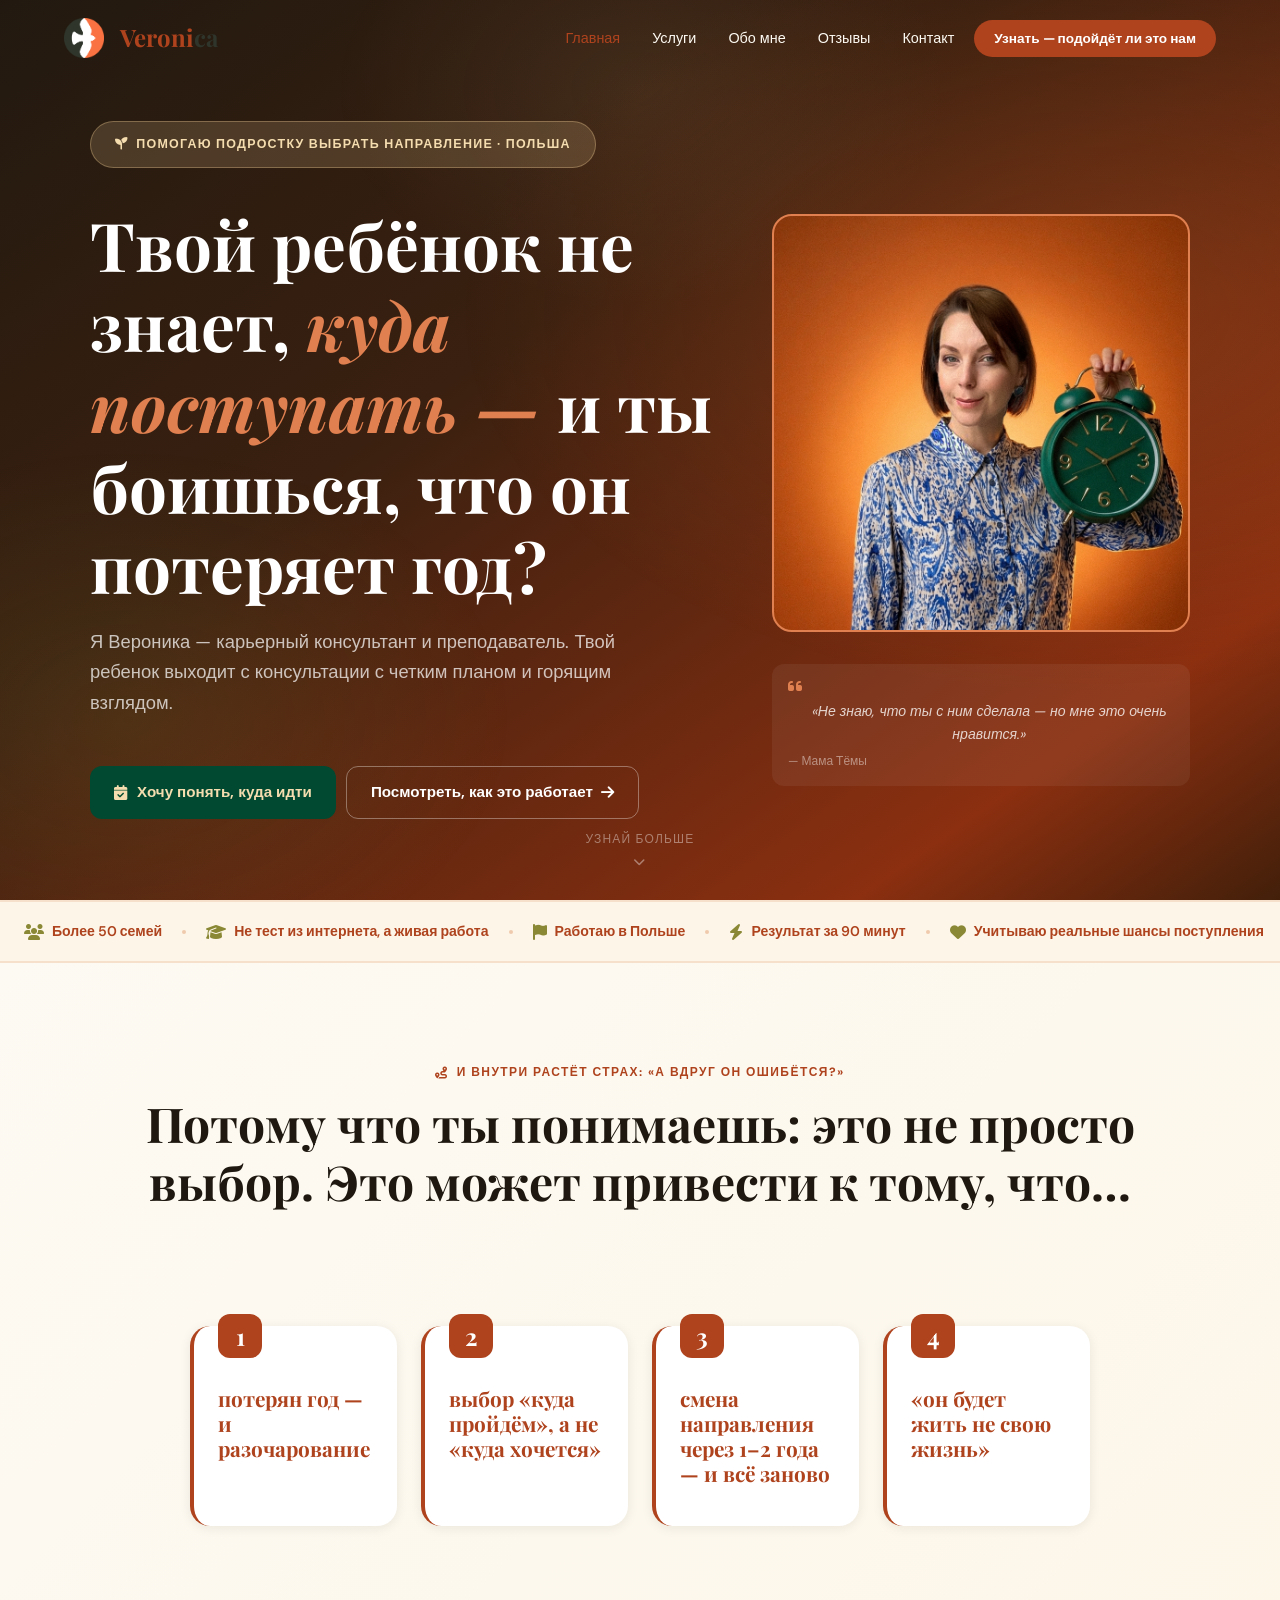
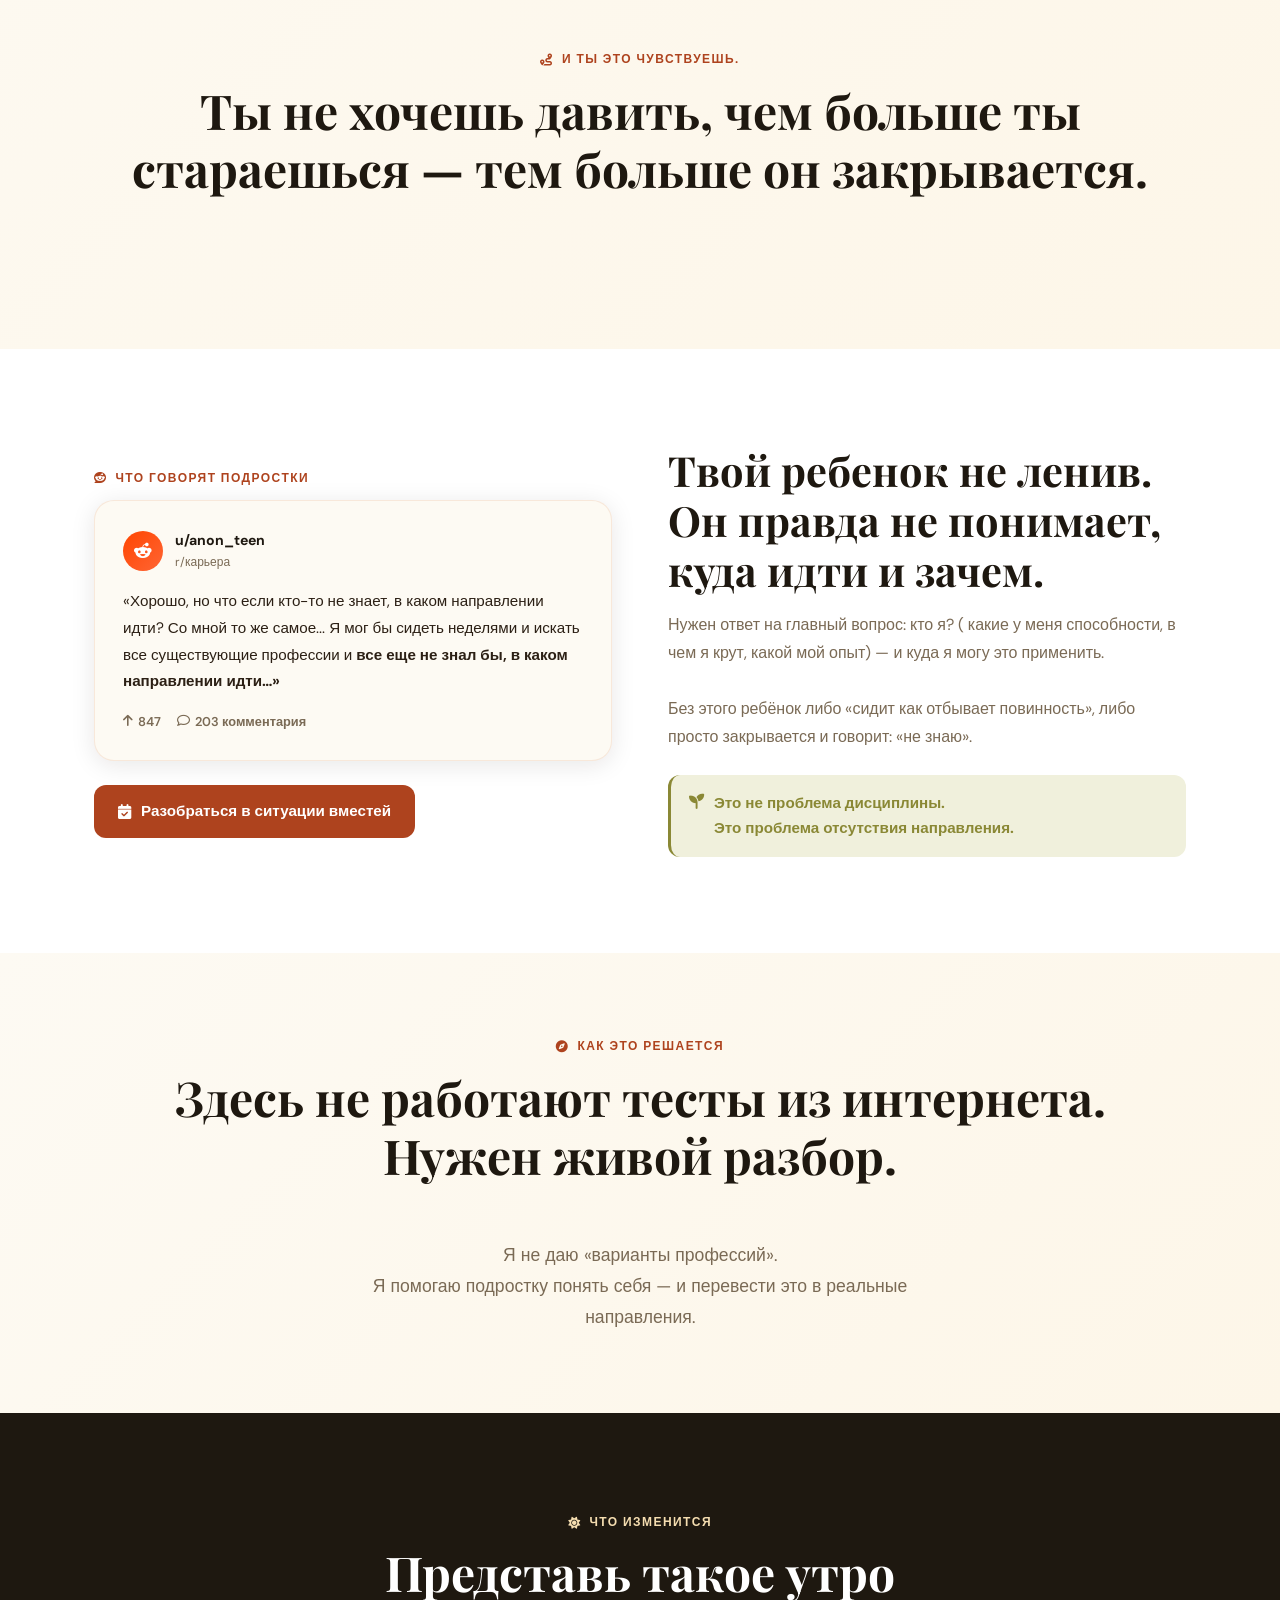
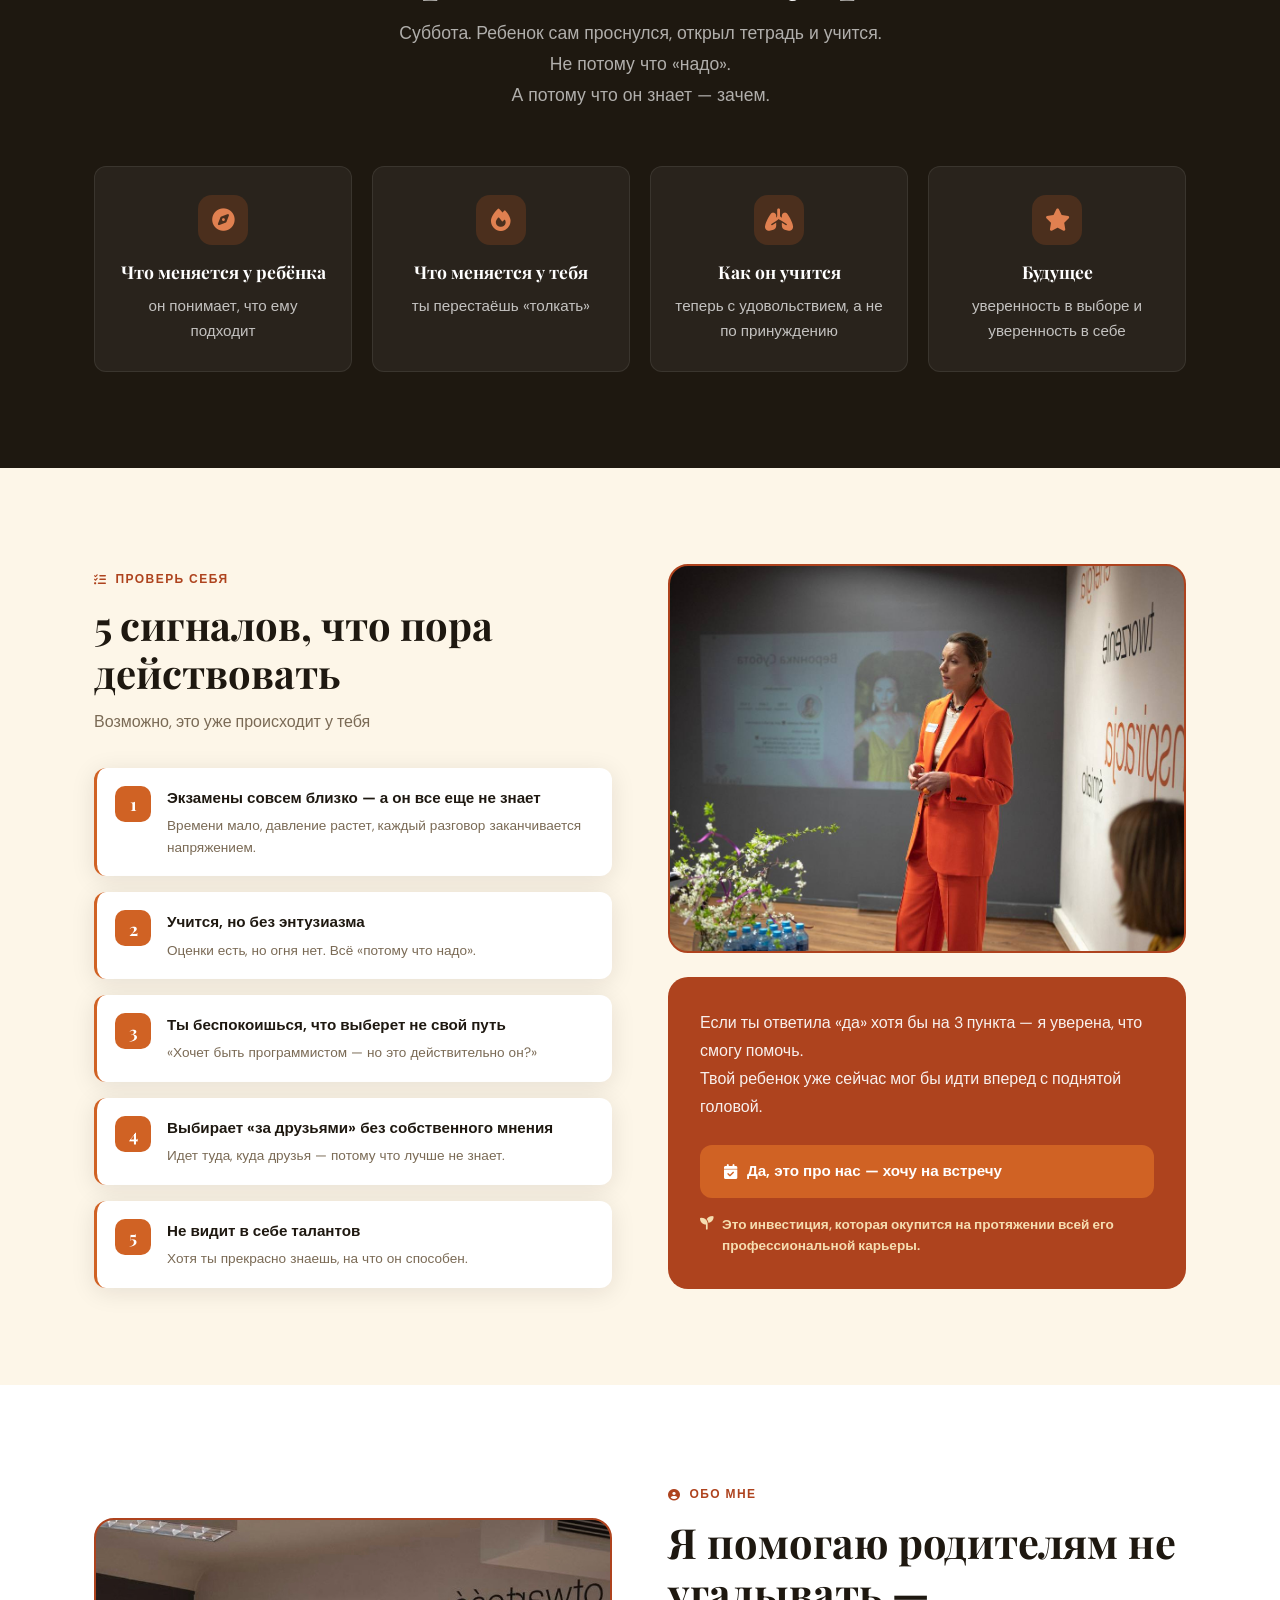
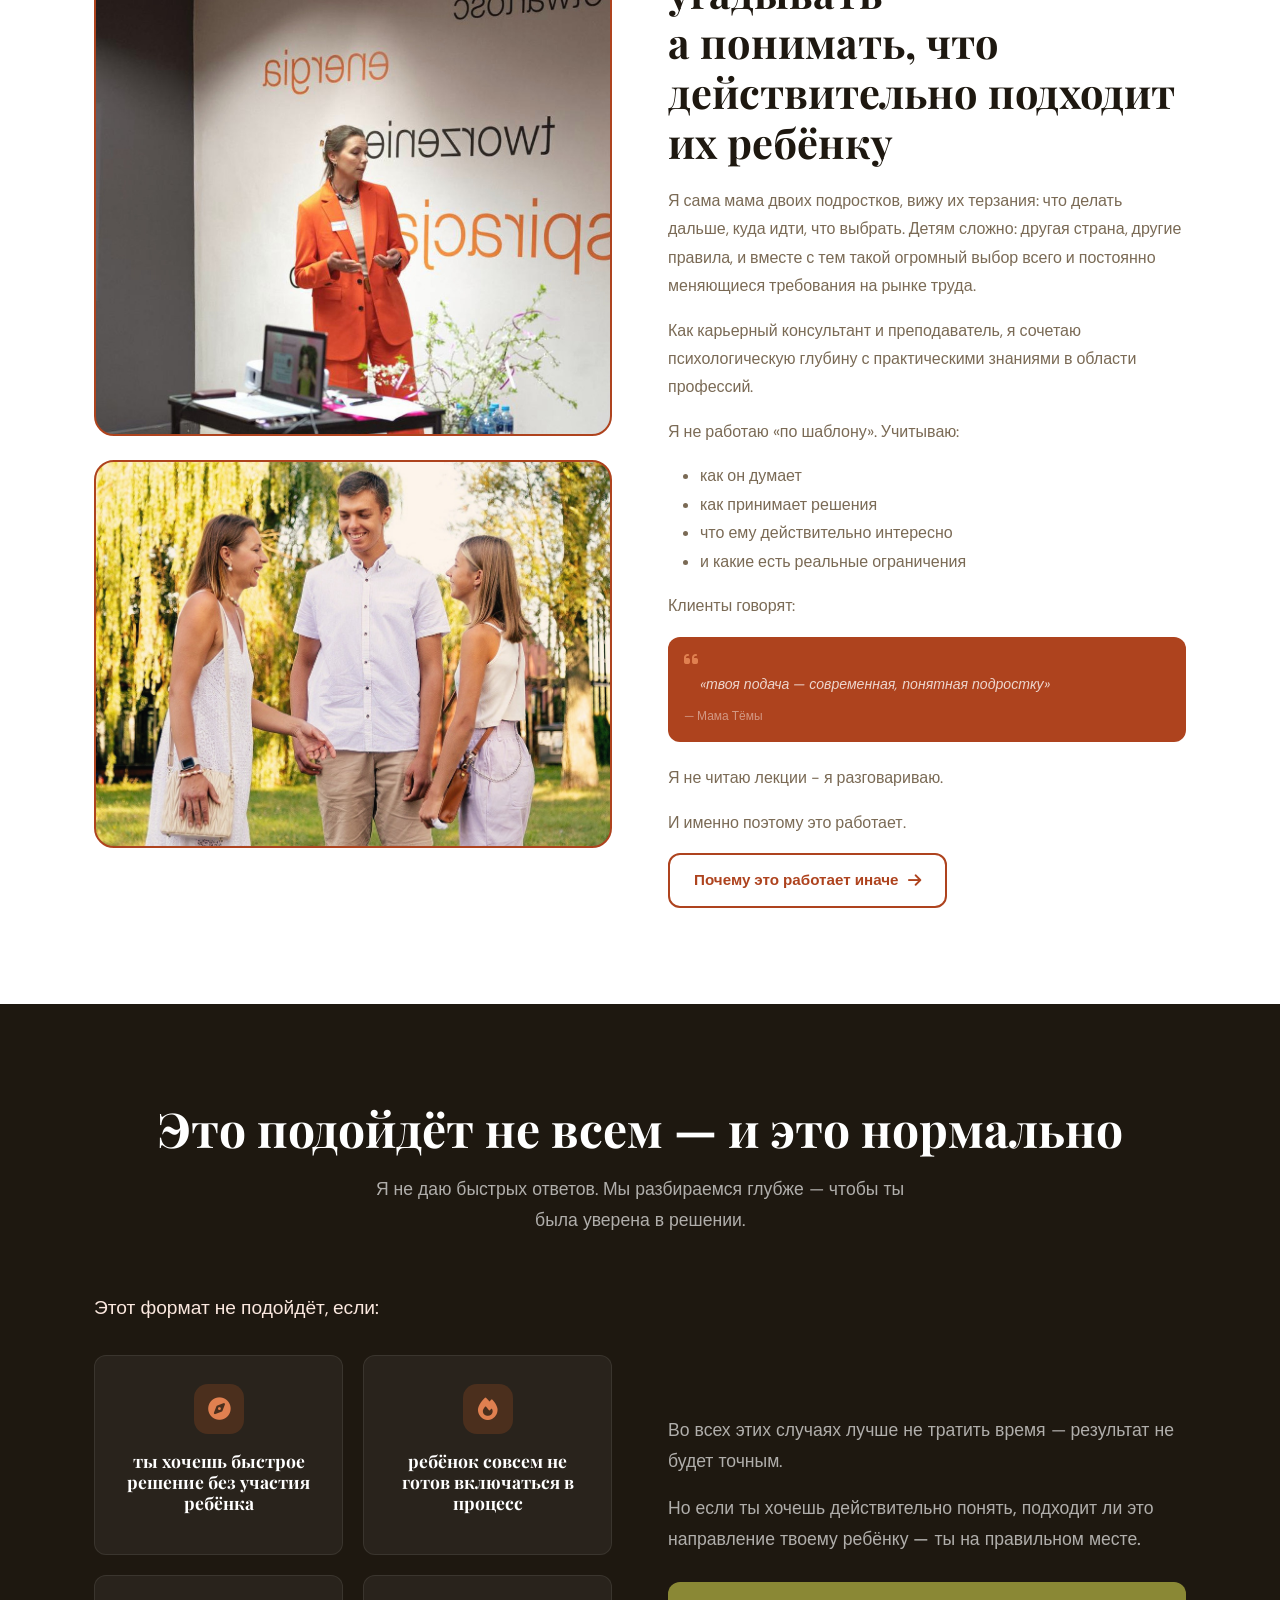
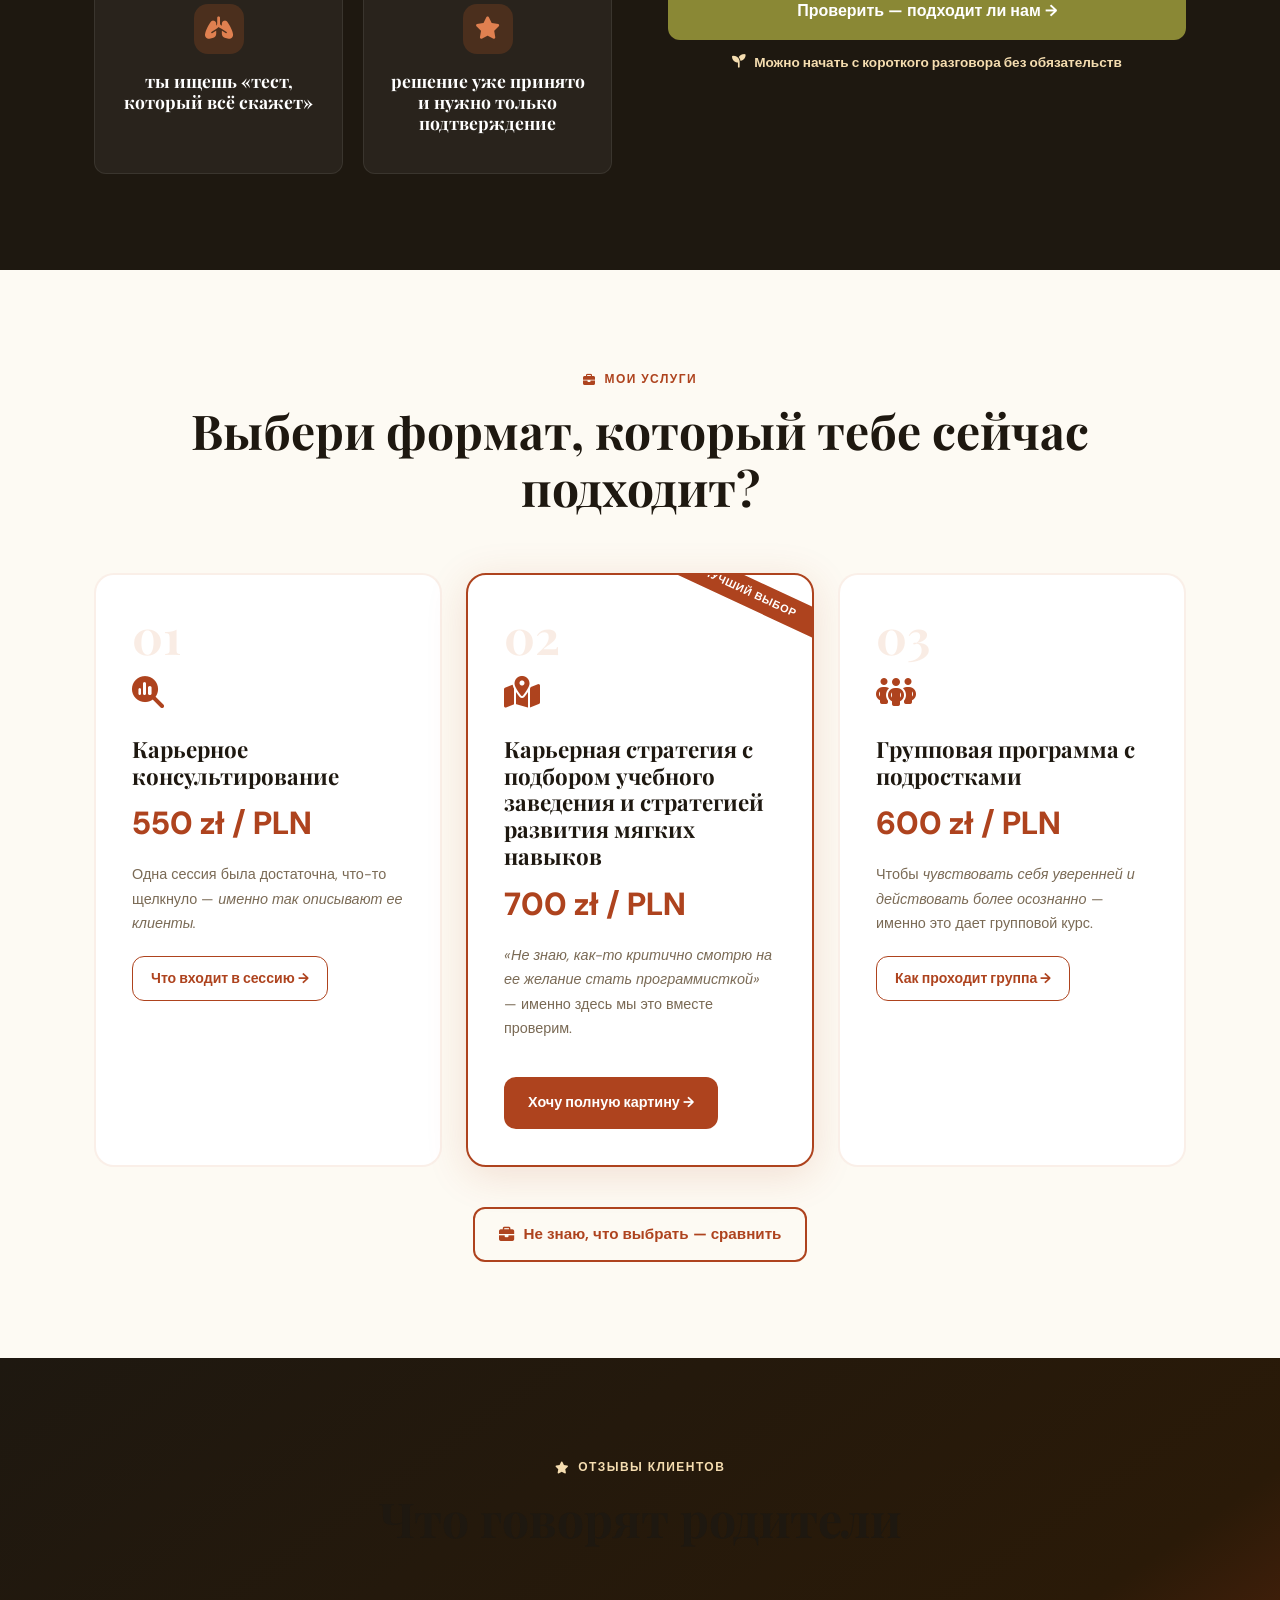
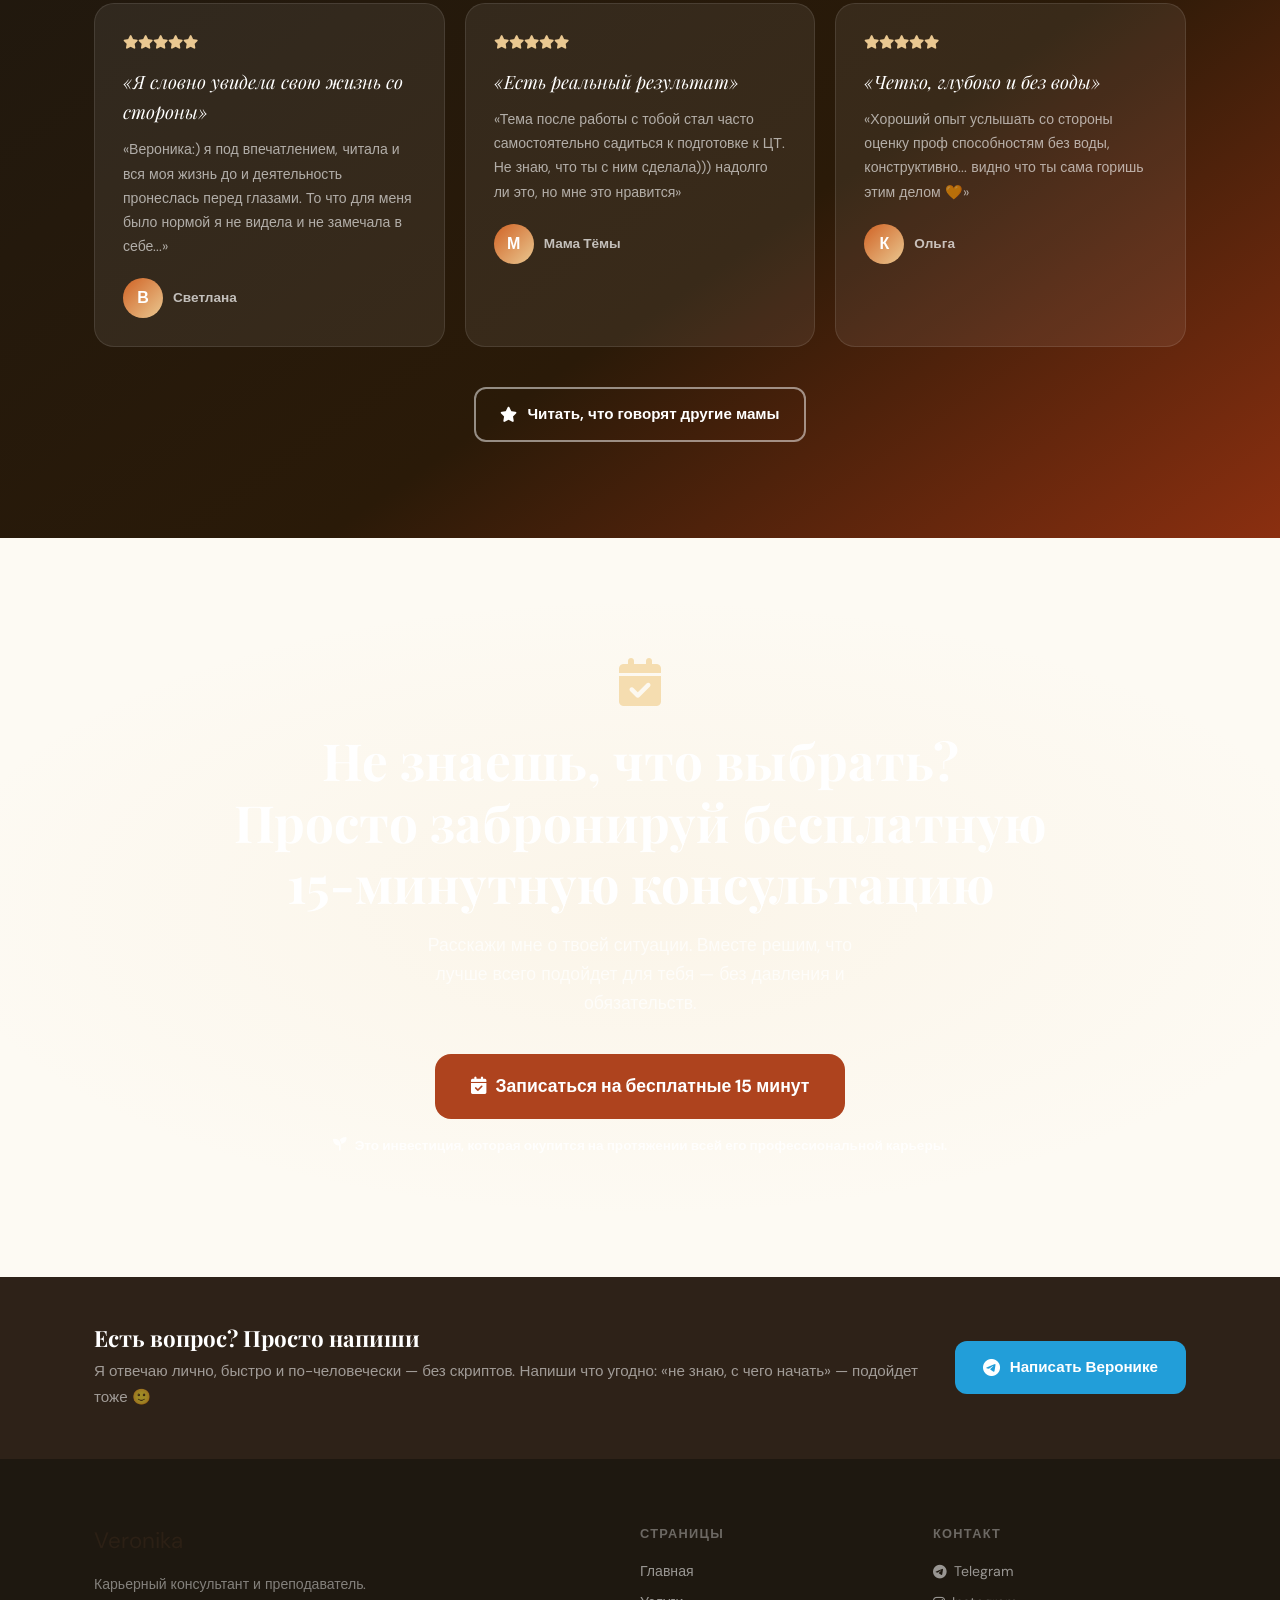
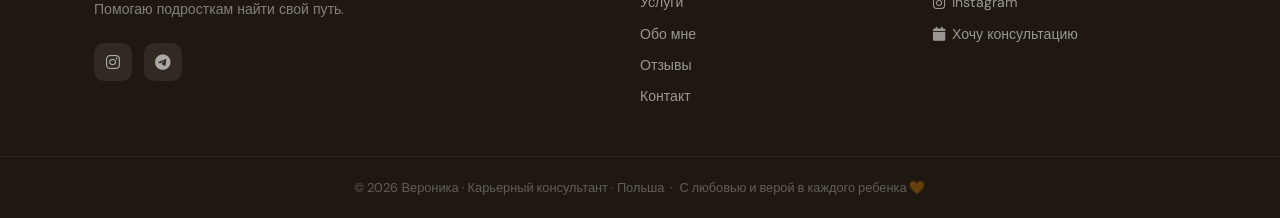
==== commit 95c590b3: "add seo" ====
--- a/index.html
+++ b/index.html
@@ -12,6 +12,32 @@
     rel="stylesheet">
   <link rel="stylesheet" href="https://cdnjs.cloudflare.com/ajax/libs/font-awesome/6.5.0/css/all.min.css">
   <link rel="stylesheet" href="./style.css">
+
+  <!-- SEO meta -->
+  <meta name="description" content="Вероника — карьерный консультант в Познани. Помогаю подросткам и их родителям выбрать направление обучения и построить стратегию поступления в Польше. Консультации онлайн и офлайн.">
+  <meta name="keywords" content="карьерный консультант Познань, doradca zawodowy Poznań, консультация по выбору профессии, помощь с поступлением, подбор вуза">
+  <link rel="canonical" href="/">
+  <!-- Open Graph -->
+  <meta property="og:title" content="Вероника — Карьерный консультант в Познани">
+  <meta property="og:description" content="Консультации по выбору направления обучения, стратегия поступления, подбор вузов в Польше. Помощь подросткам и родителям.">
+  <meta property="og:type" content="website">
+  <meta property="og:url" content="/">
+  <meta property="og:image" content="/images/og-home.jpg">
+  <!-- Twitter -->
+  <meta name="twitter:card" content="summary_large_image">
+  <meta name="twitter:title" content="Вероника — Карьерный консультант в Познани">
+  <meta name="twitter:description" content="Консультации по выбору направления обучения и построению карьеры в Польше. Индивидуальные и групповые программы для подростков.">
+
+  <script type="application/ld+json">
+  {
+    "@context": "https://schema.org",
+    "@type": "ProfessionalService",
+    "name": "Вероника — Карьерный консультант",
+    "description": "Карьерные консультации в Познани: диагностика, подбор вузов, стратегия поступления, развитие soft skills.",
+    "url": "https://your-site.example/",
+    "address": { "@type": "PostalAddress", "addressLocality": "Познань", "addressCountry": "PL" }
+  }
+  </script>
 </head>
 
 <body>
@@ -555,7 +581,7 @@
     <div class="container footer-inner">
       <div class="footer-brand">
         <div class="nav-logo">Veroni<span>ka</span></div>
-        <p>Карьерный консультант и преподаватель.<br>Помогаю подросткам и взрослым найти свой путь.</p>
+        <p>Карьерный консультант и преподаватель.<br>Помогаю подросткам найти свой путь.</p>
         <div class="footer-socials">
           <a href="https://www.instagram.com/veronicasubota" aria-label="Instagram" target="_blank"><i
               class="fa-brands fa-instagram"></i></a>
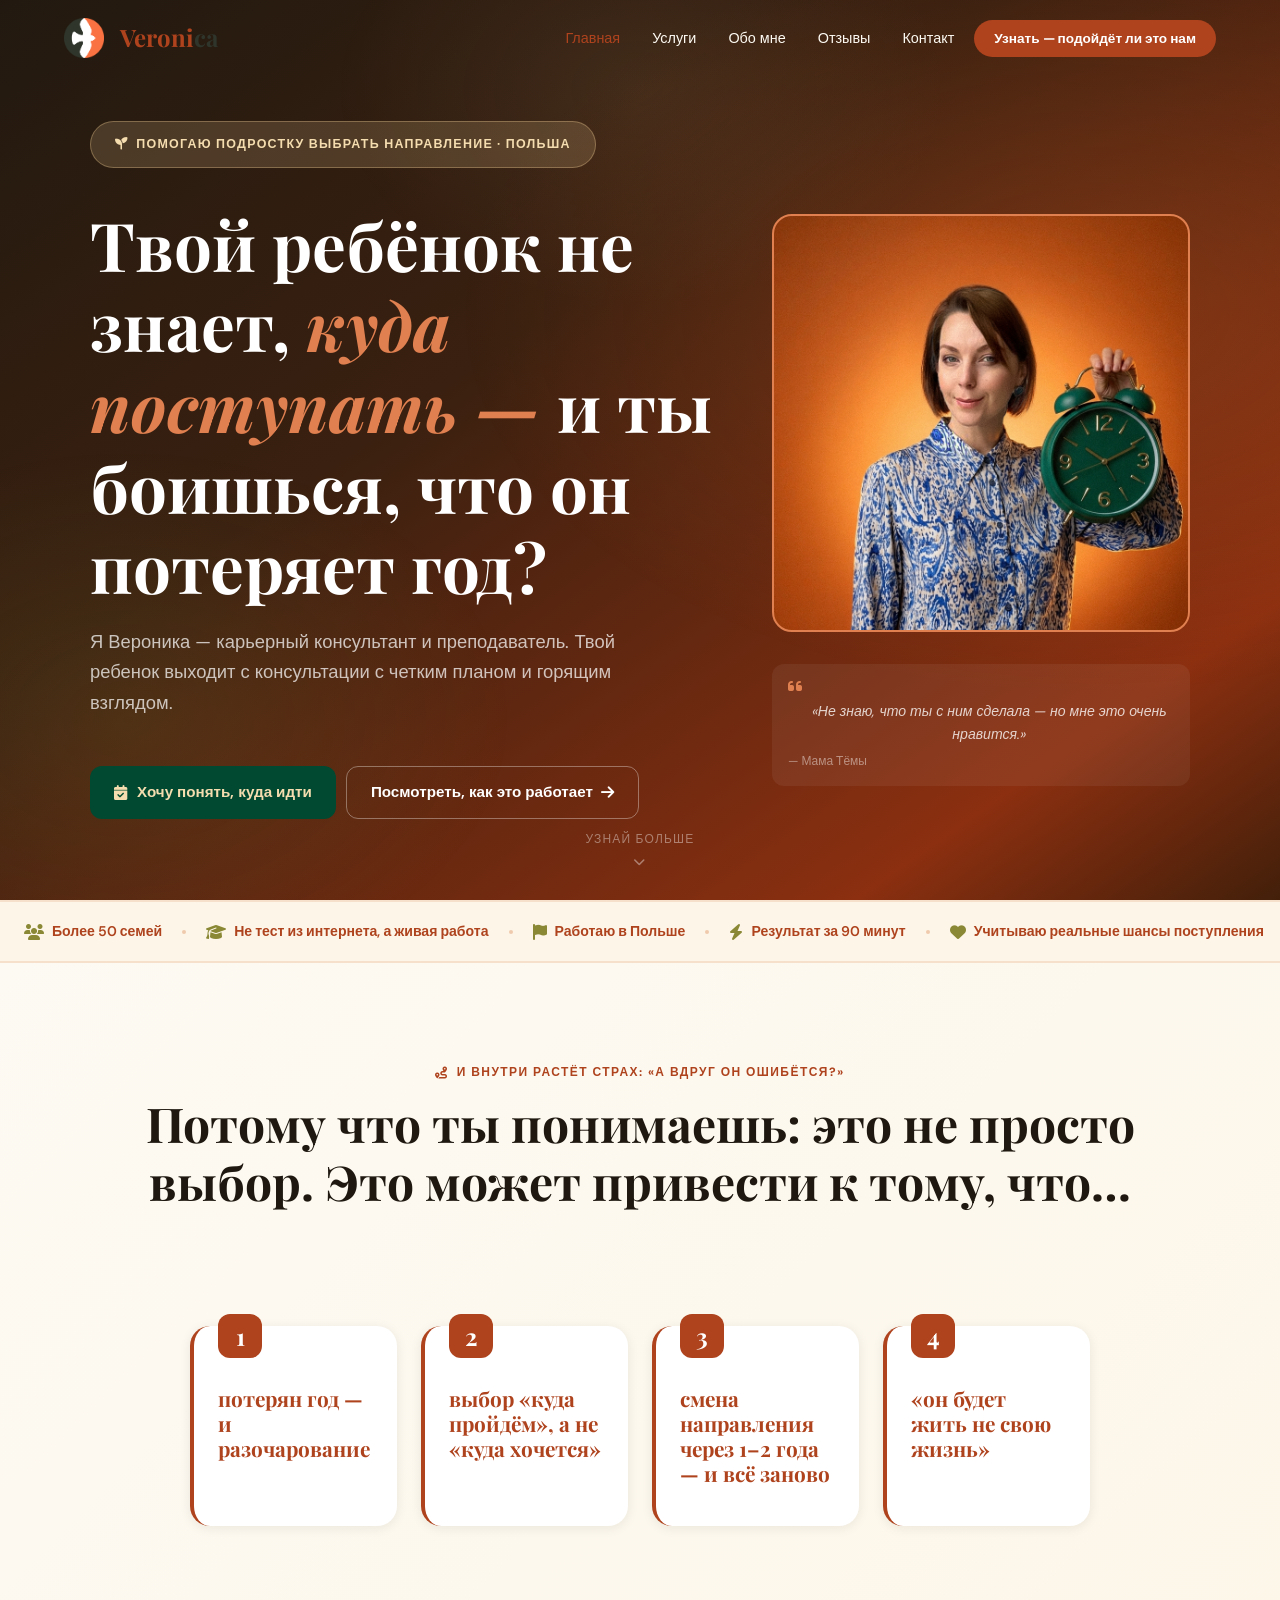
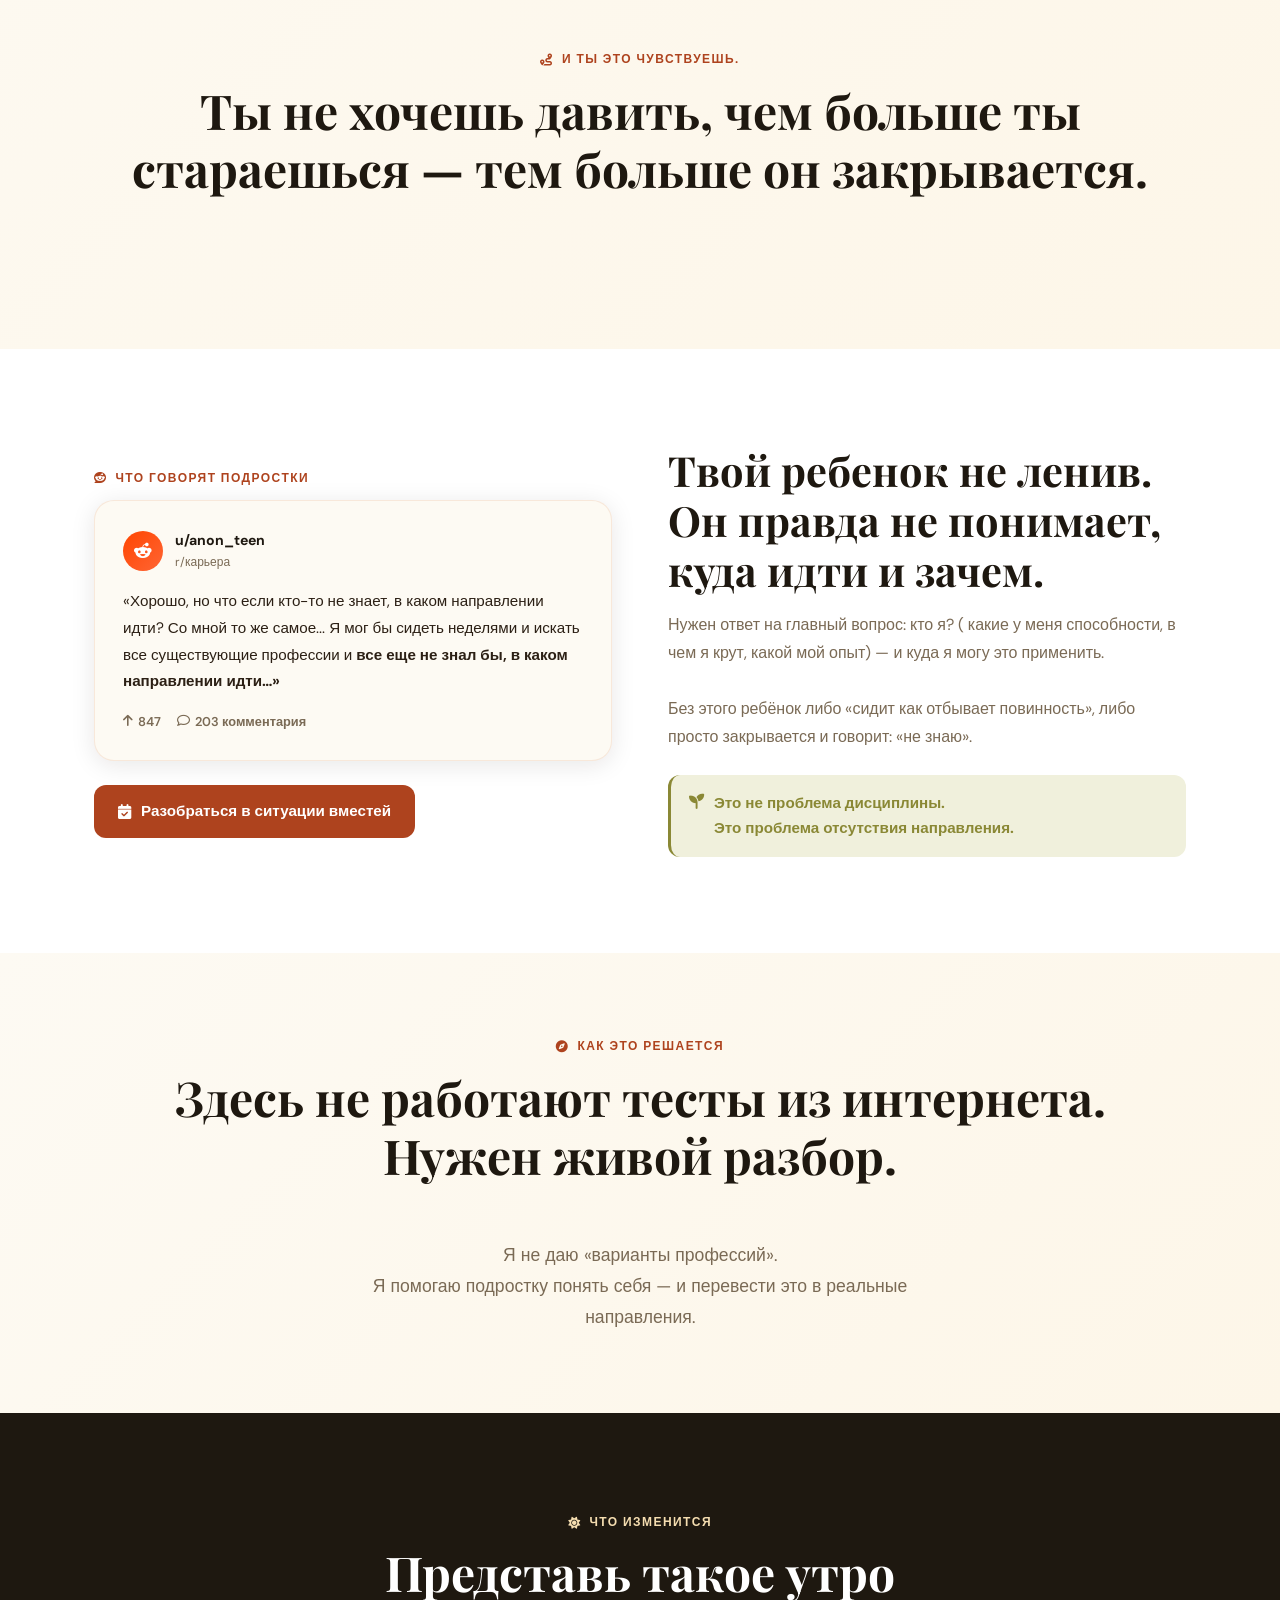
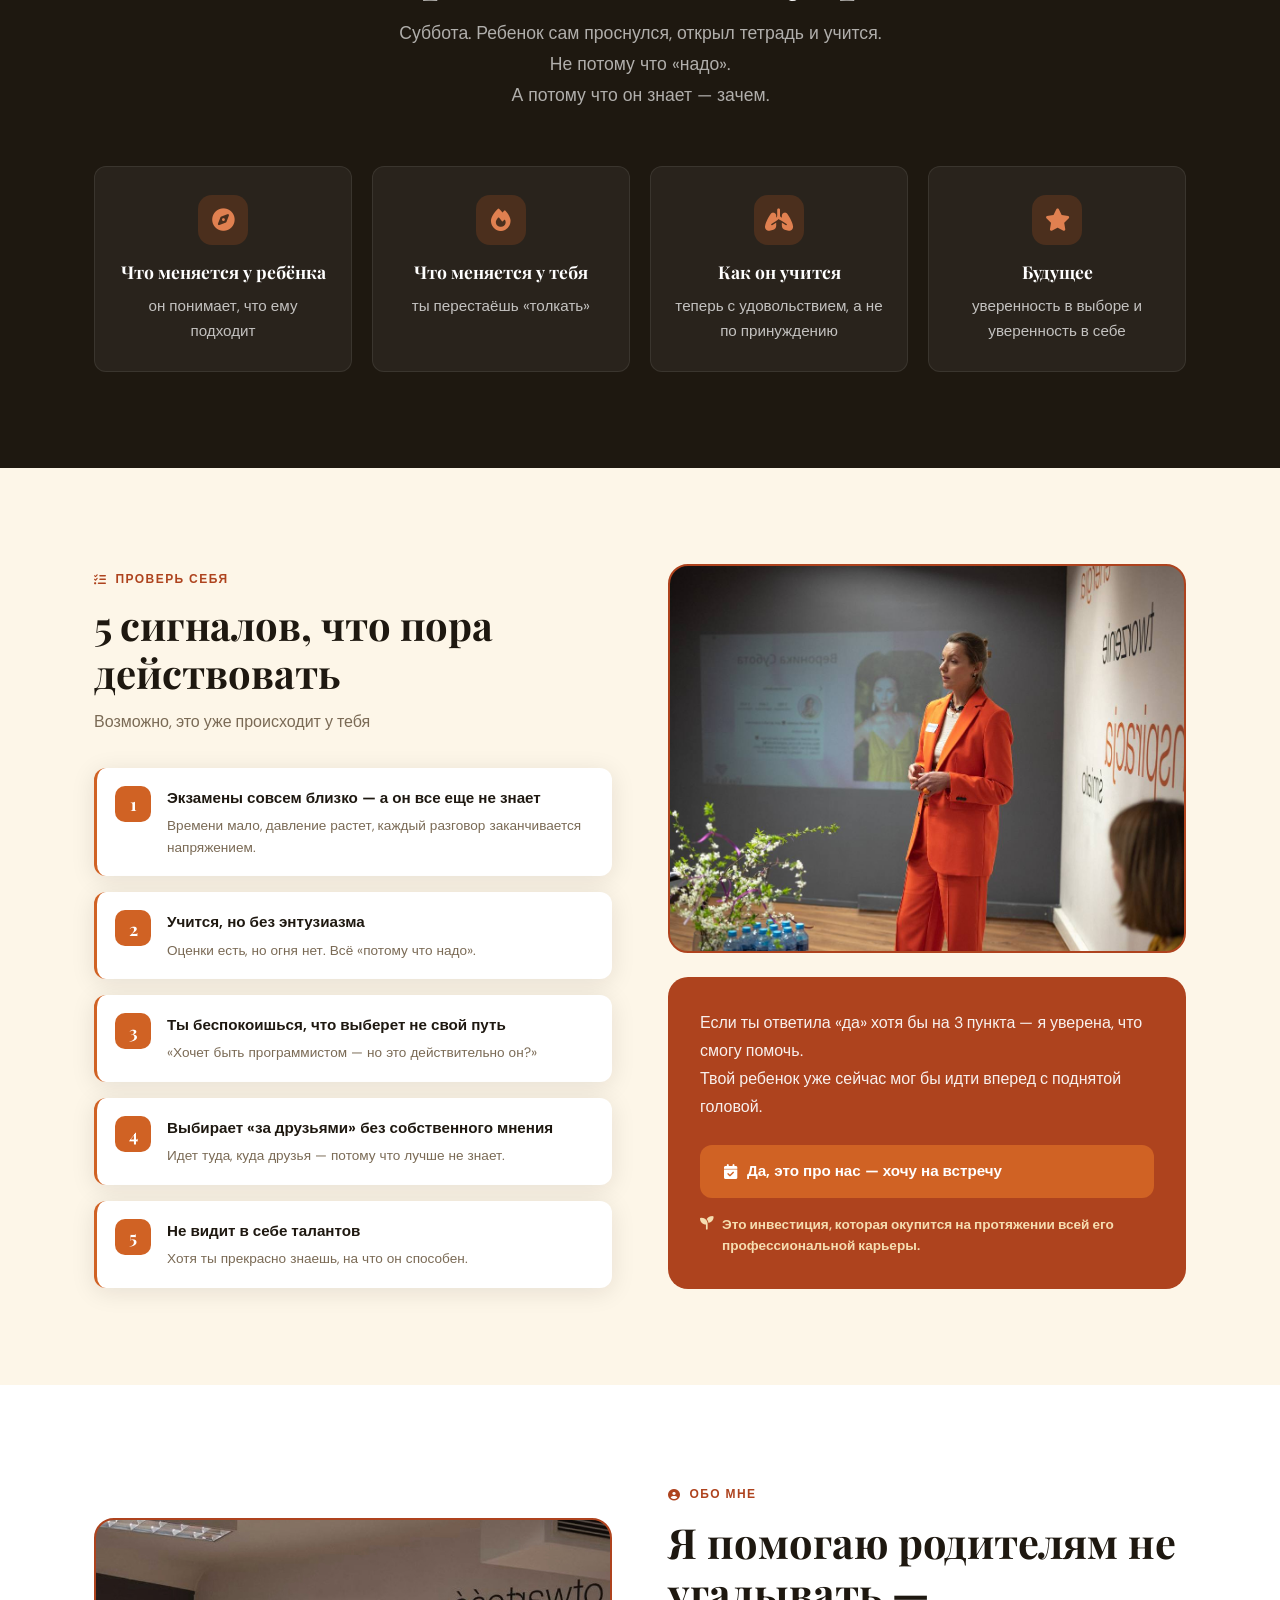
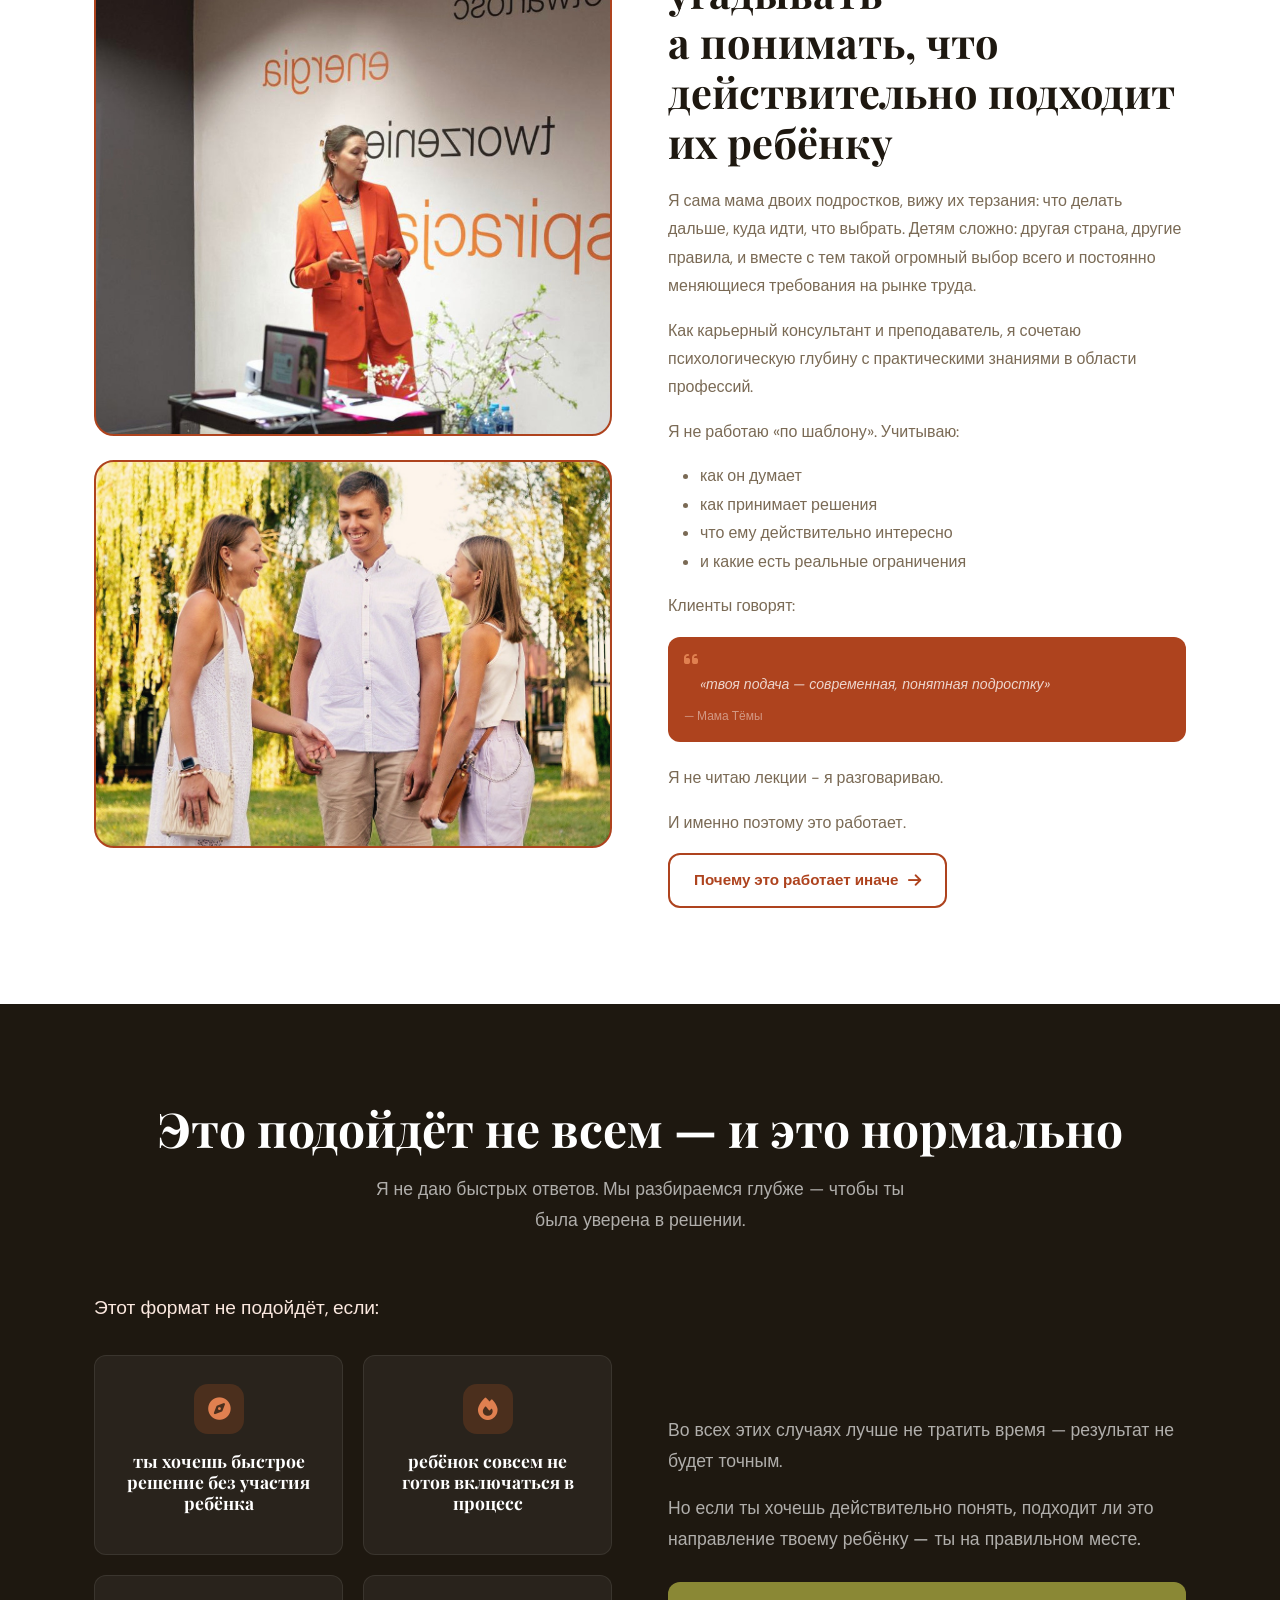
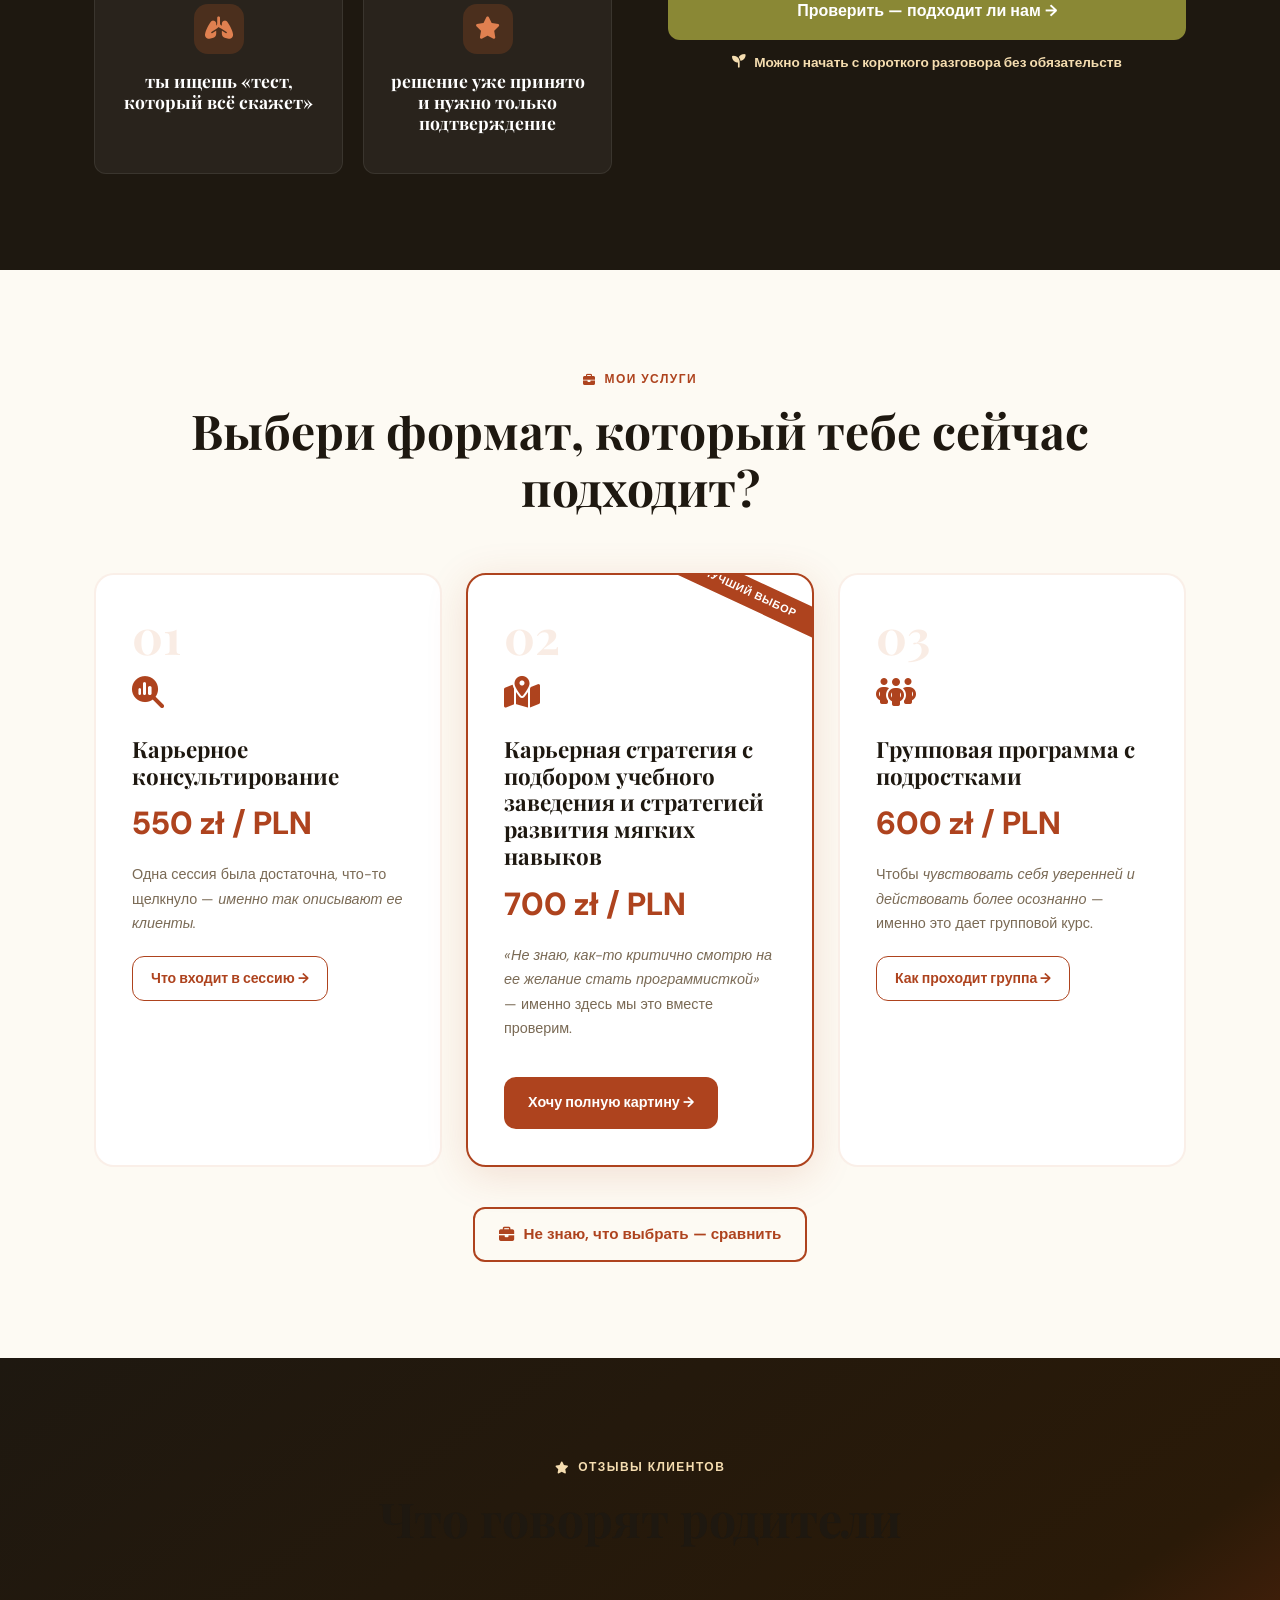
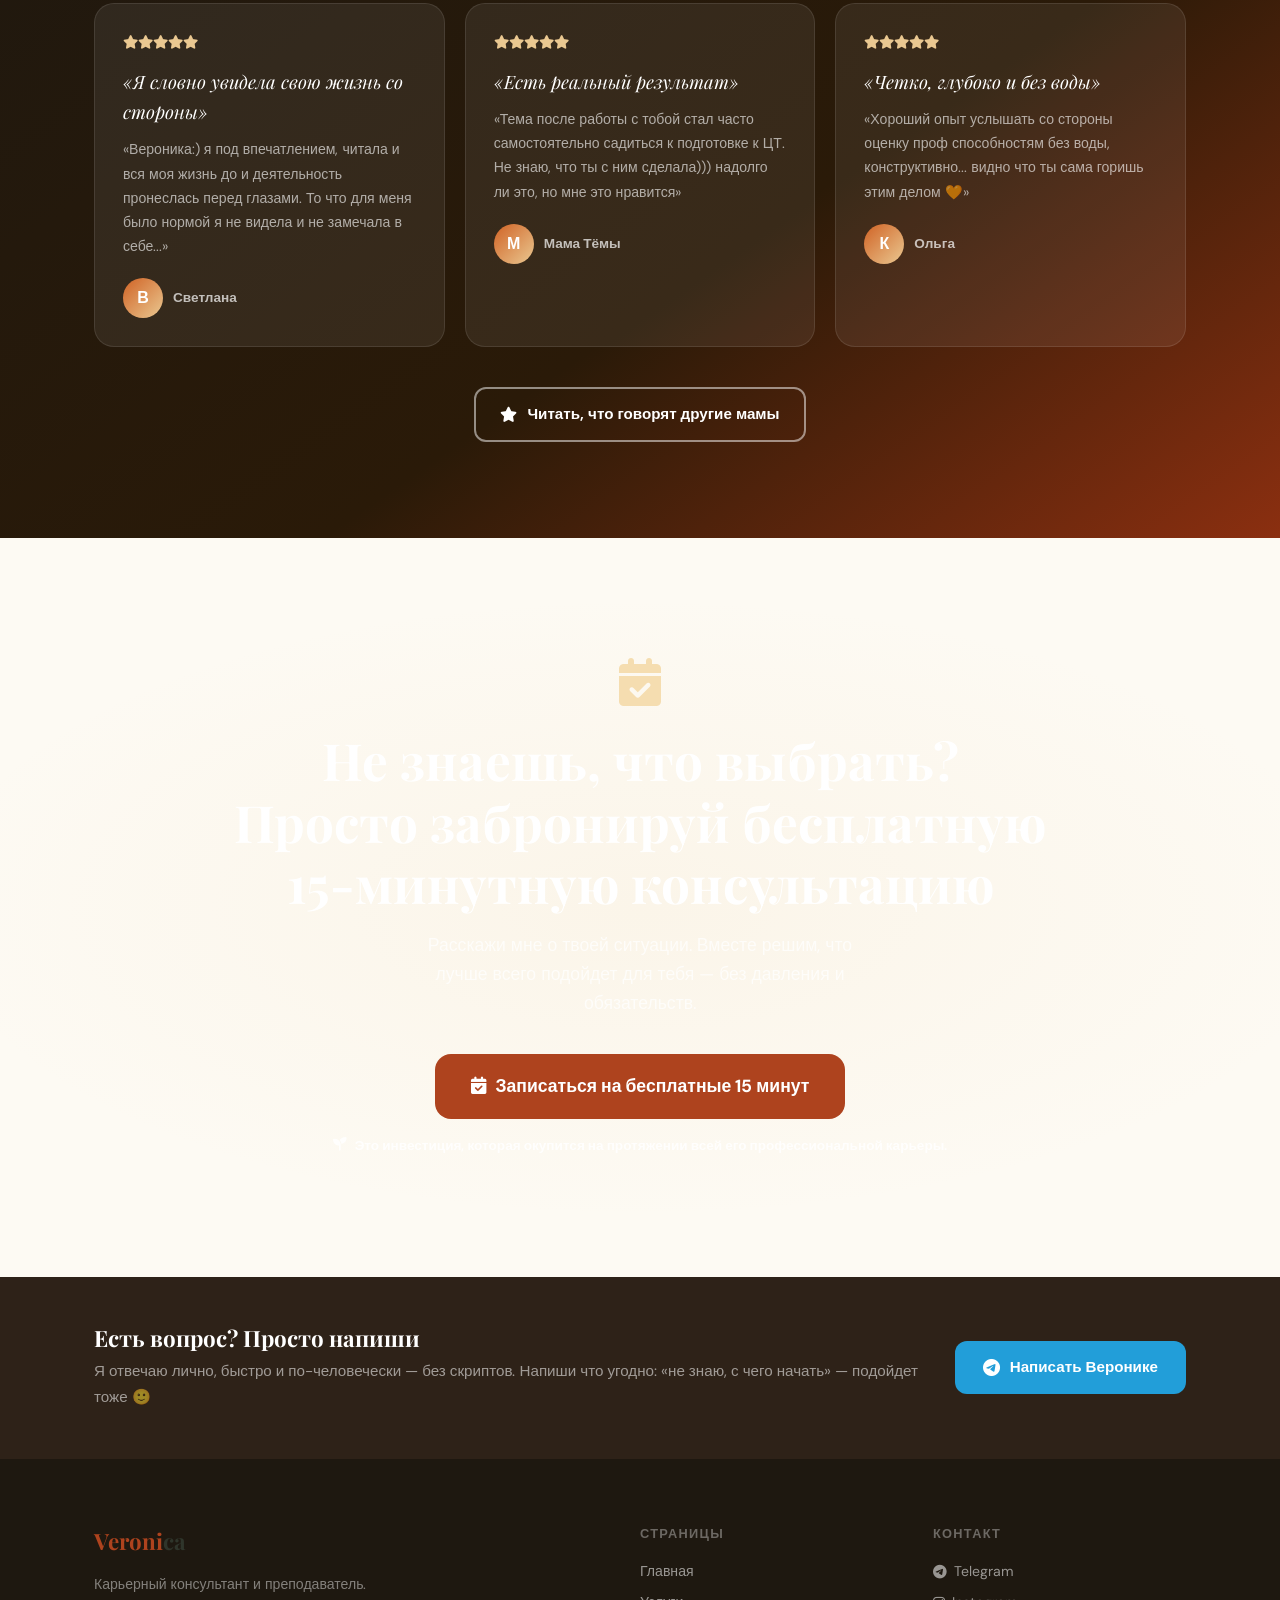
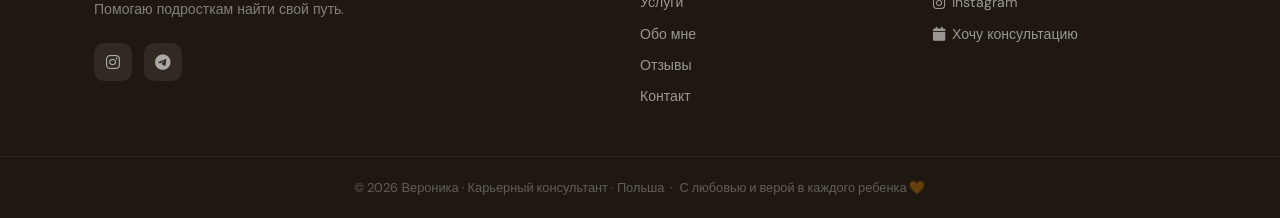
==== commit df7b138d: "fix typo" ====
--- a/index.html
+++ b/index.html
@@ -580,7 +580,7 @@
   <footer>
     <div class="container footer-inner">
       <div class="footer-brand">
-        <div class="nav-logo">Veroni<span>ka</span></div>
+        <div class="nav-logo">Veroni<span>ca</span></div>
         <p>Карьерный консультант и преподаватель.<br>Помогаю подросткам найти свой путь.</p>
         <div class="footer-socials">
           <a href="https://www.instagram.com/veronicasubota" aria-label="Instagram" target="_blank"><i
--- a/style.css
+++ b/style.css
@@ -134,14 +134,14 @@
   gap: 1rem;
 }
 
-.nav-logo-text {
+.nav-logo-text, .footer-brand .nav-logo {
   font-family: var(--font-display);
   font-size: 1.5rem;
   font-weight: 700;
   color: var(--terra-dark);
 }
 
-.nav-logo-text span {
+.nav-logo-text span, .footer-brand .nav-logo span {
   color: var(--logo);
 }
 
@@ -159,10 +159,6 @@
   padding: 6px 12px;
   border-radius: var(--radius-sm);
   transition: var(--trans);
-}
-
-#navbar.scrolled .nav-links a {
-  color: var(--text);
 }
 
 .nav-links a:hover,
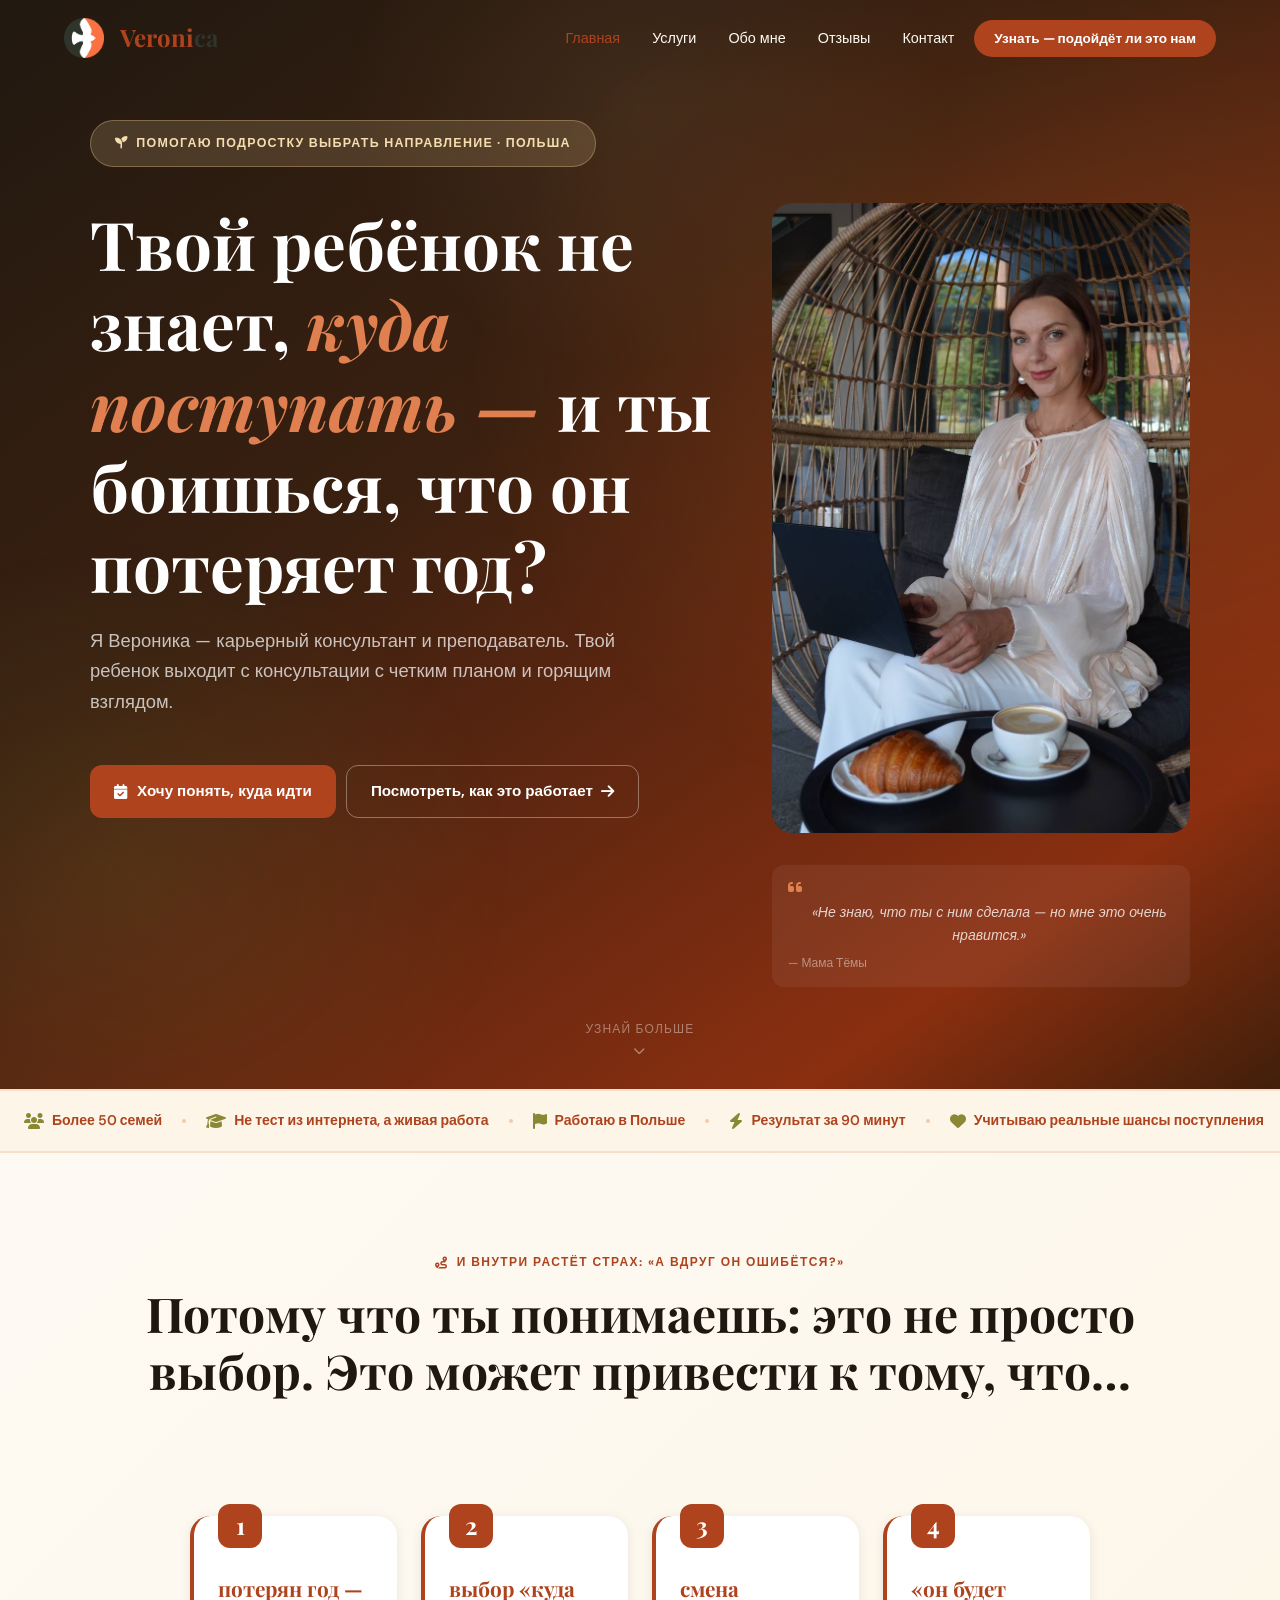
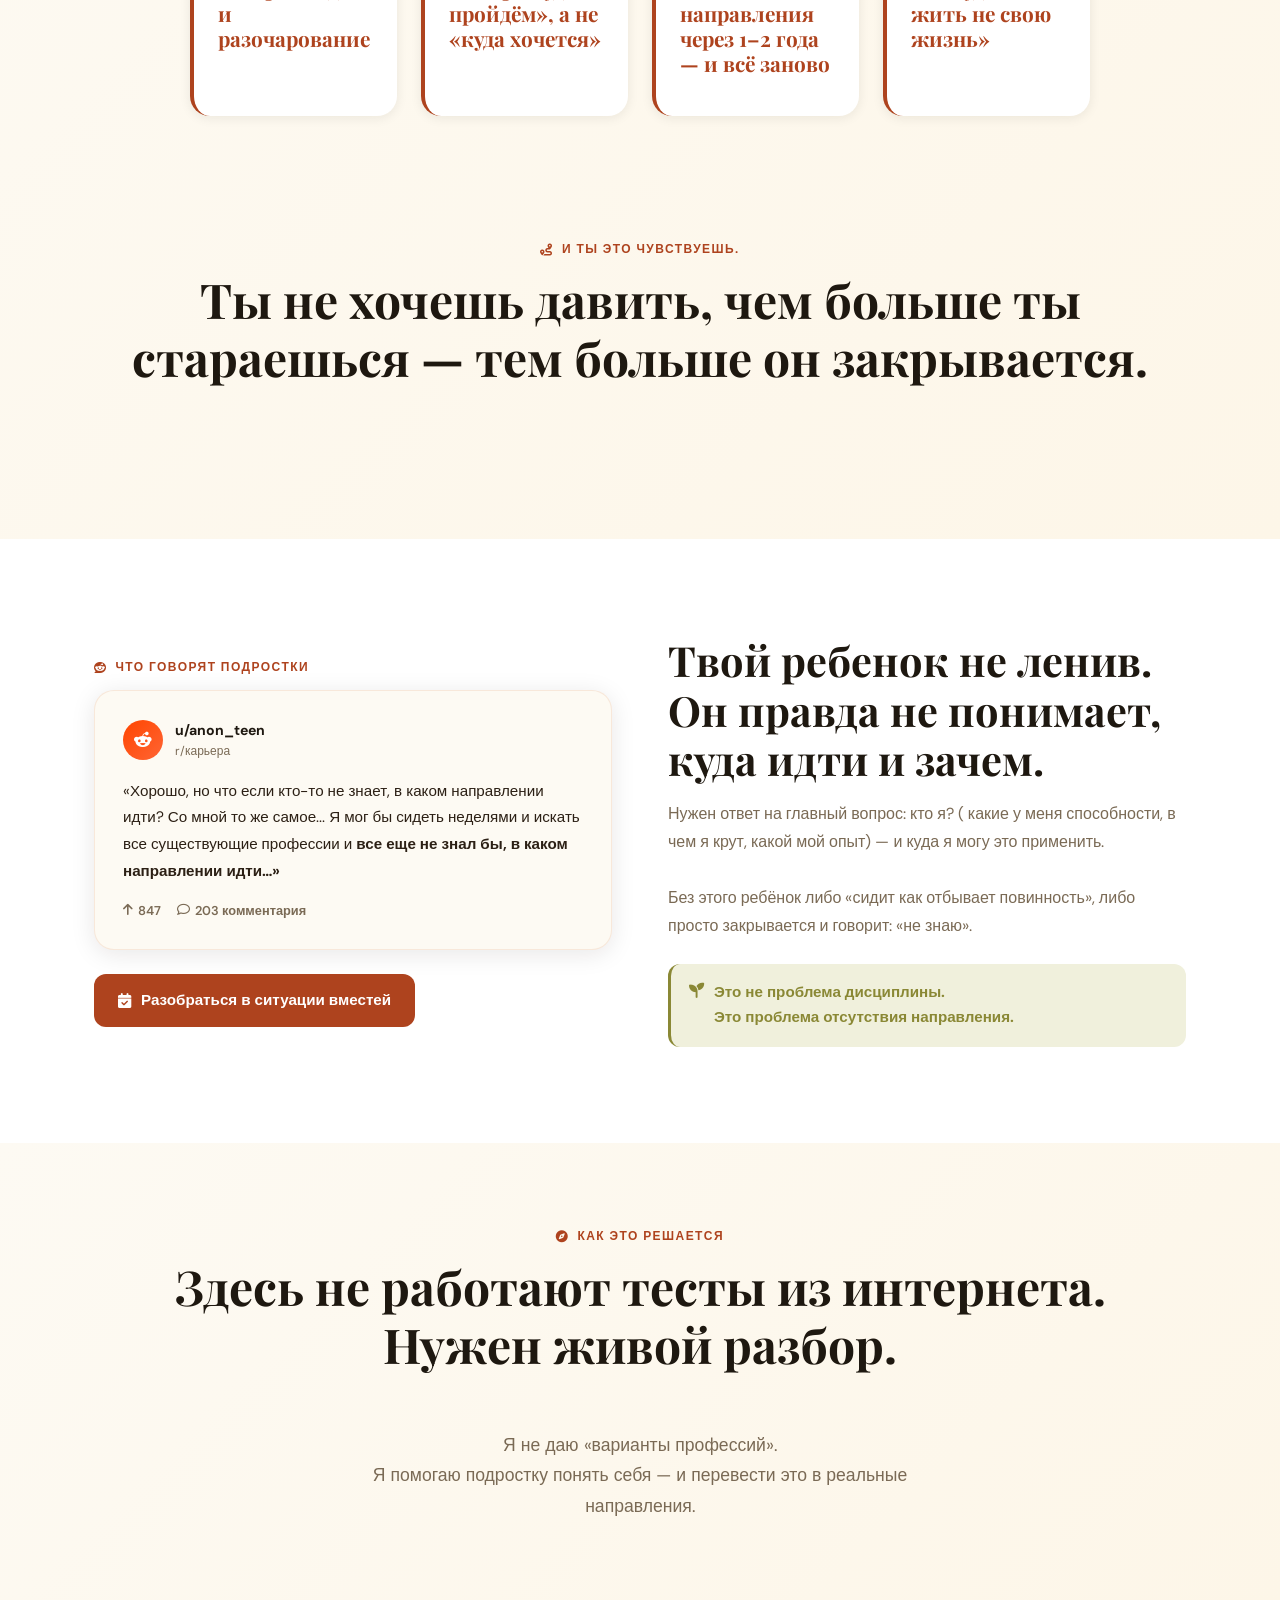
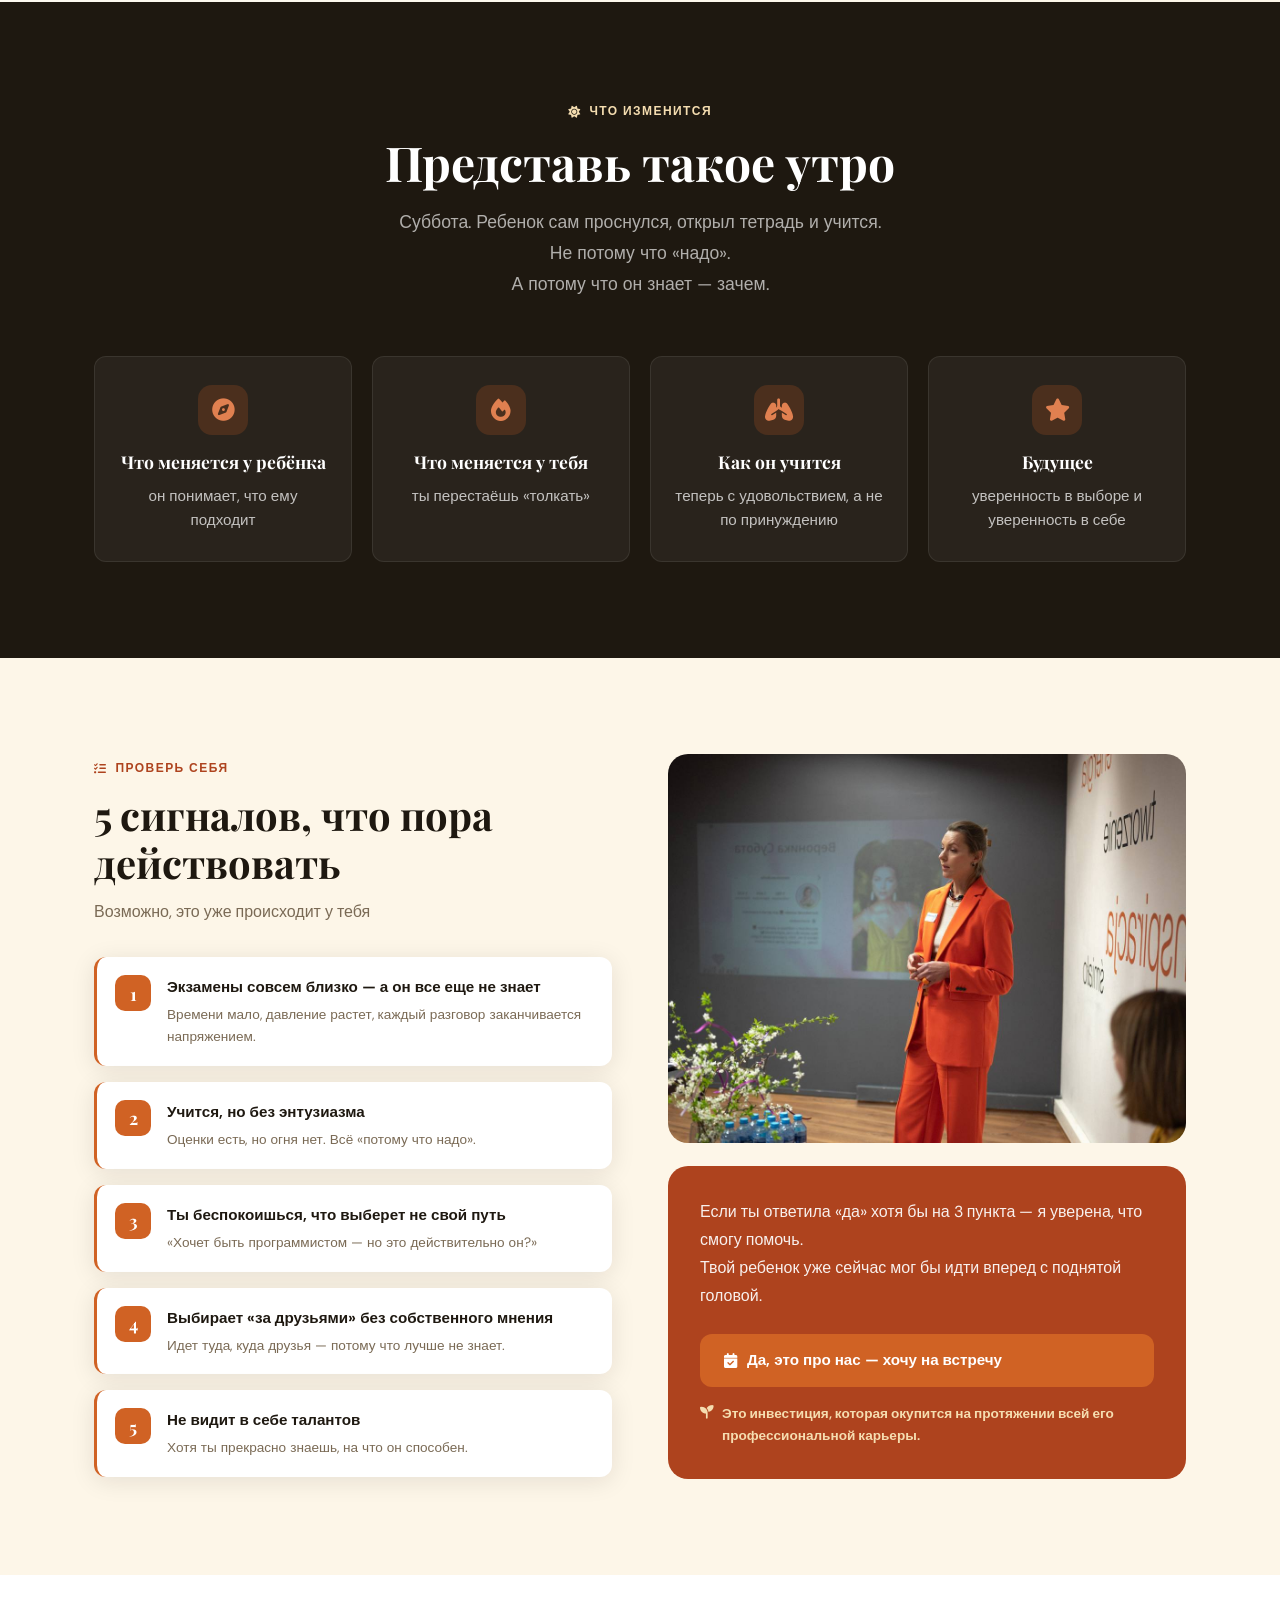
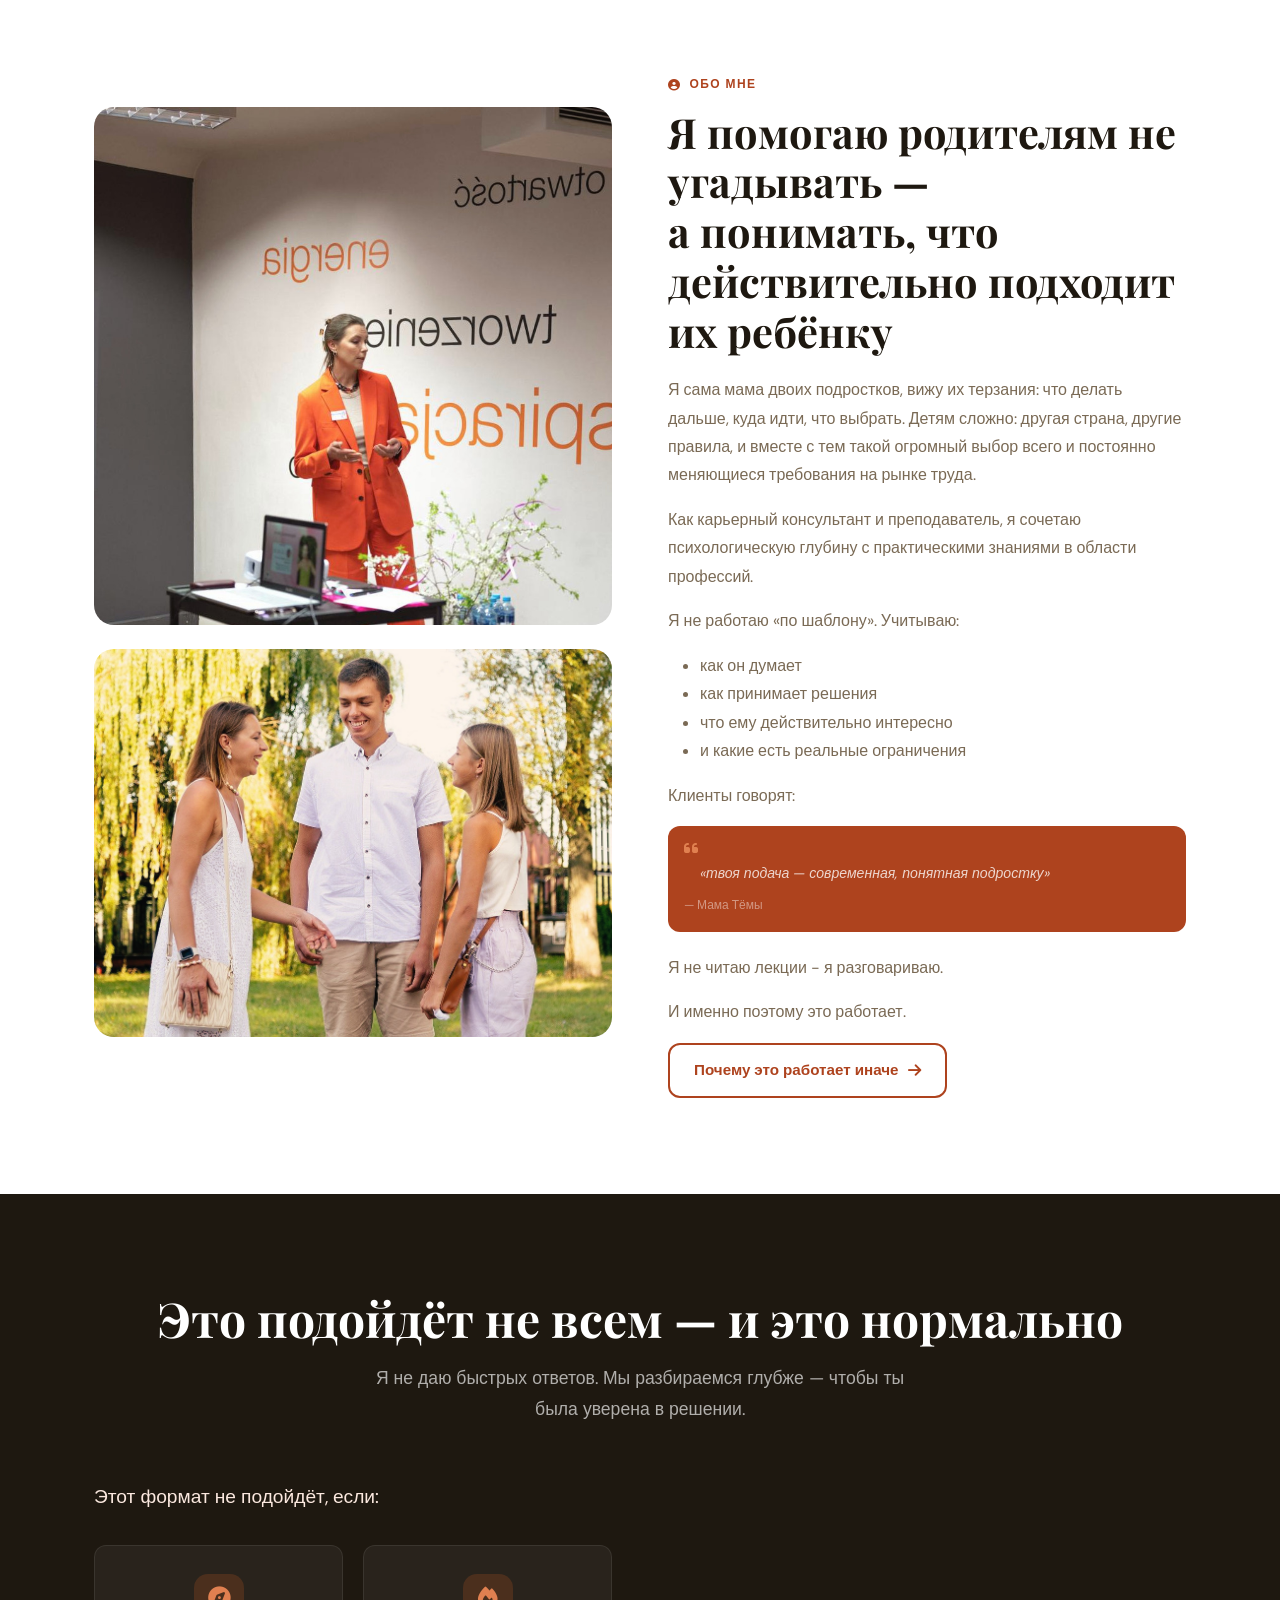
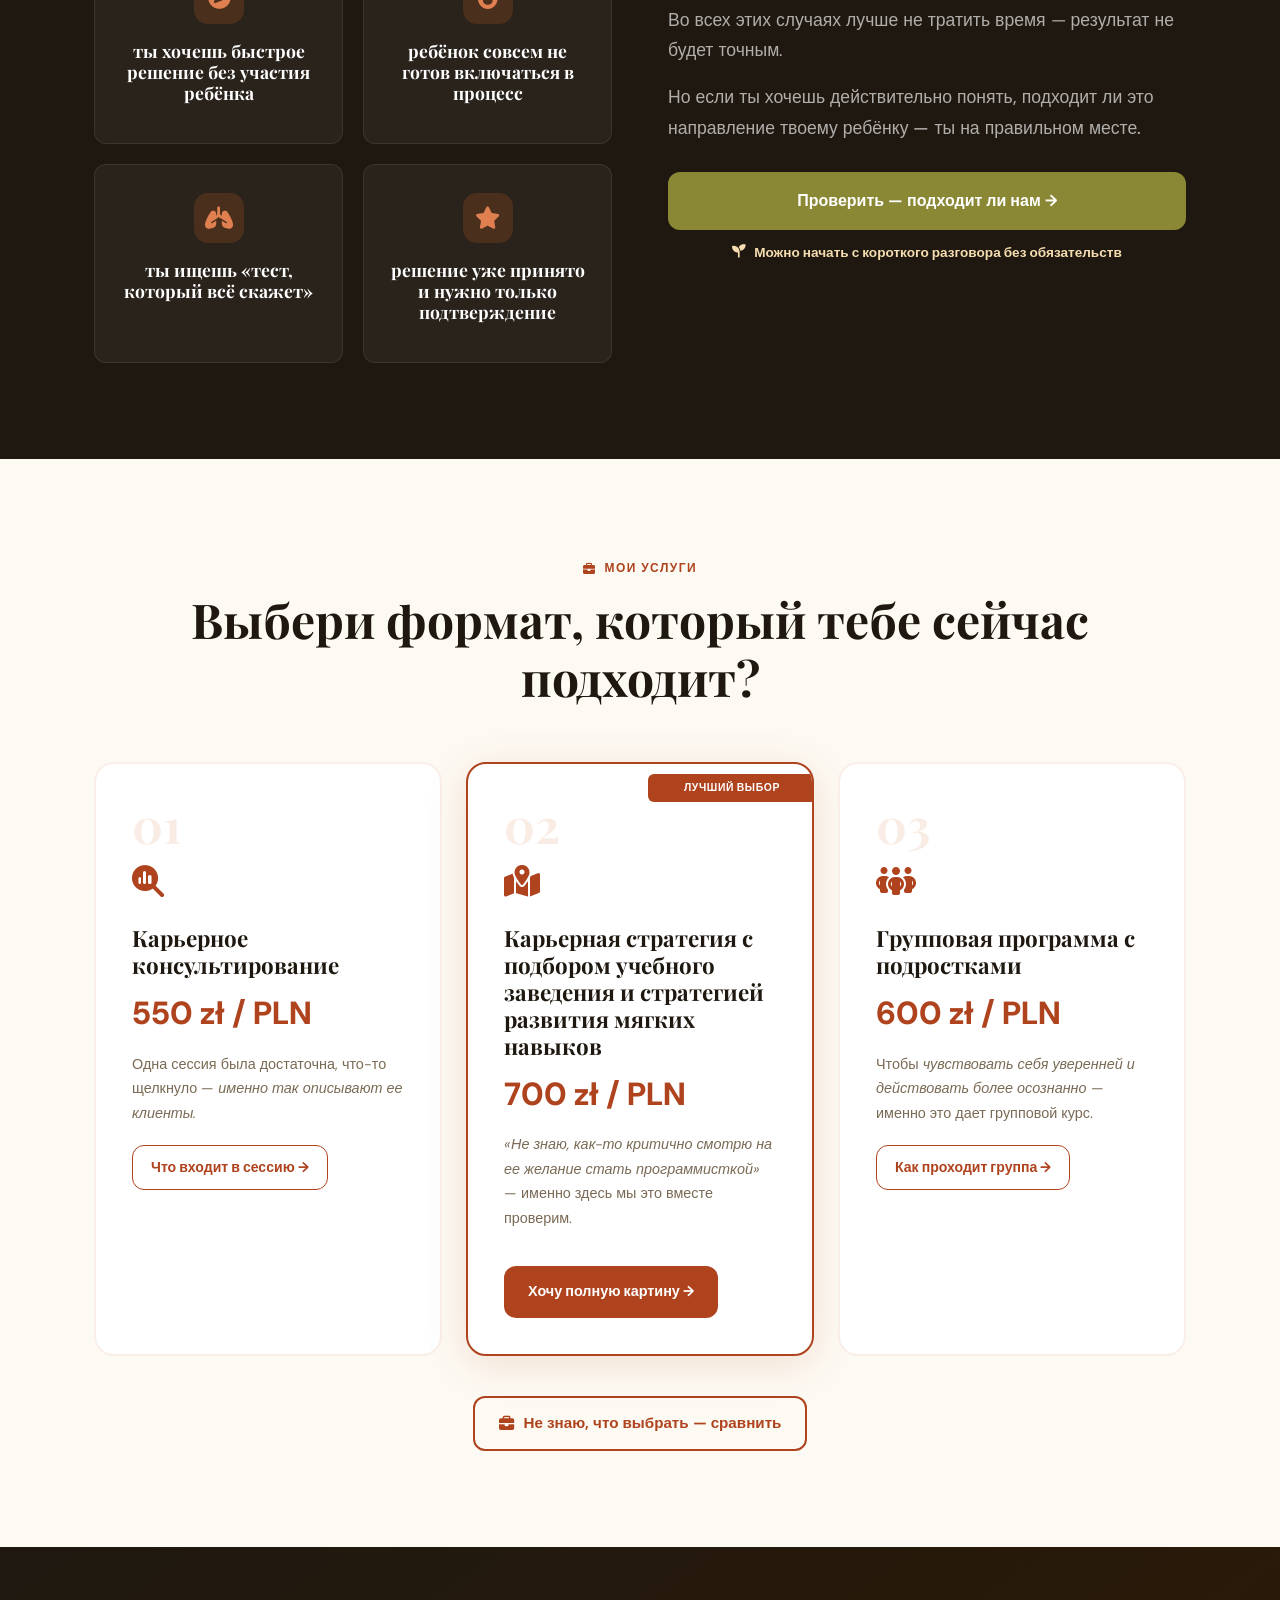
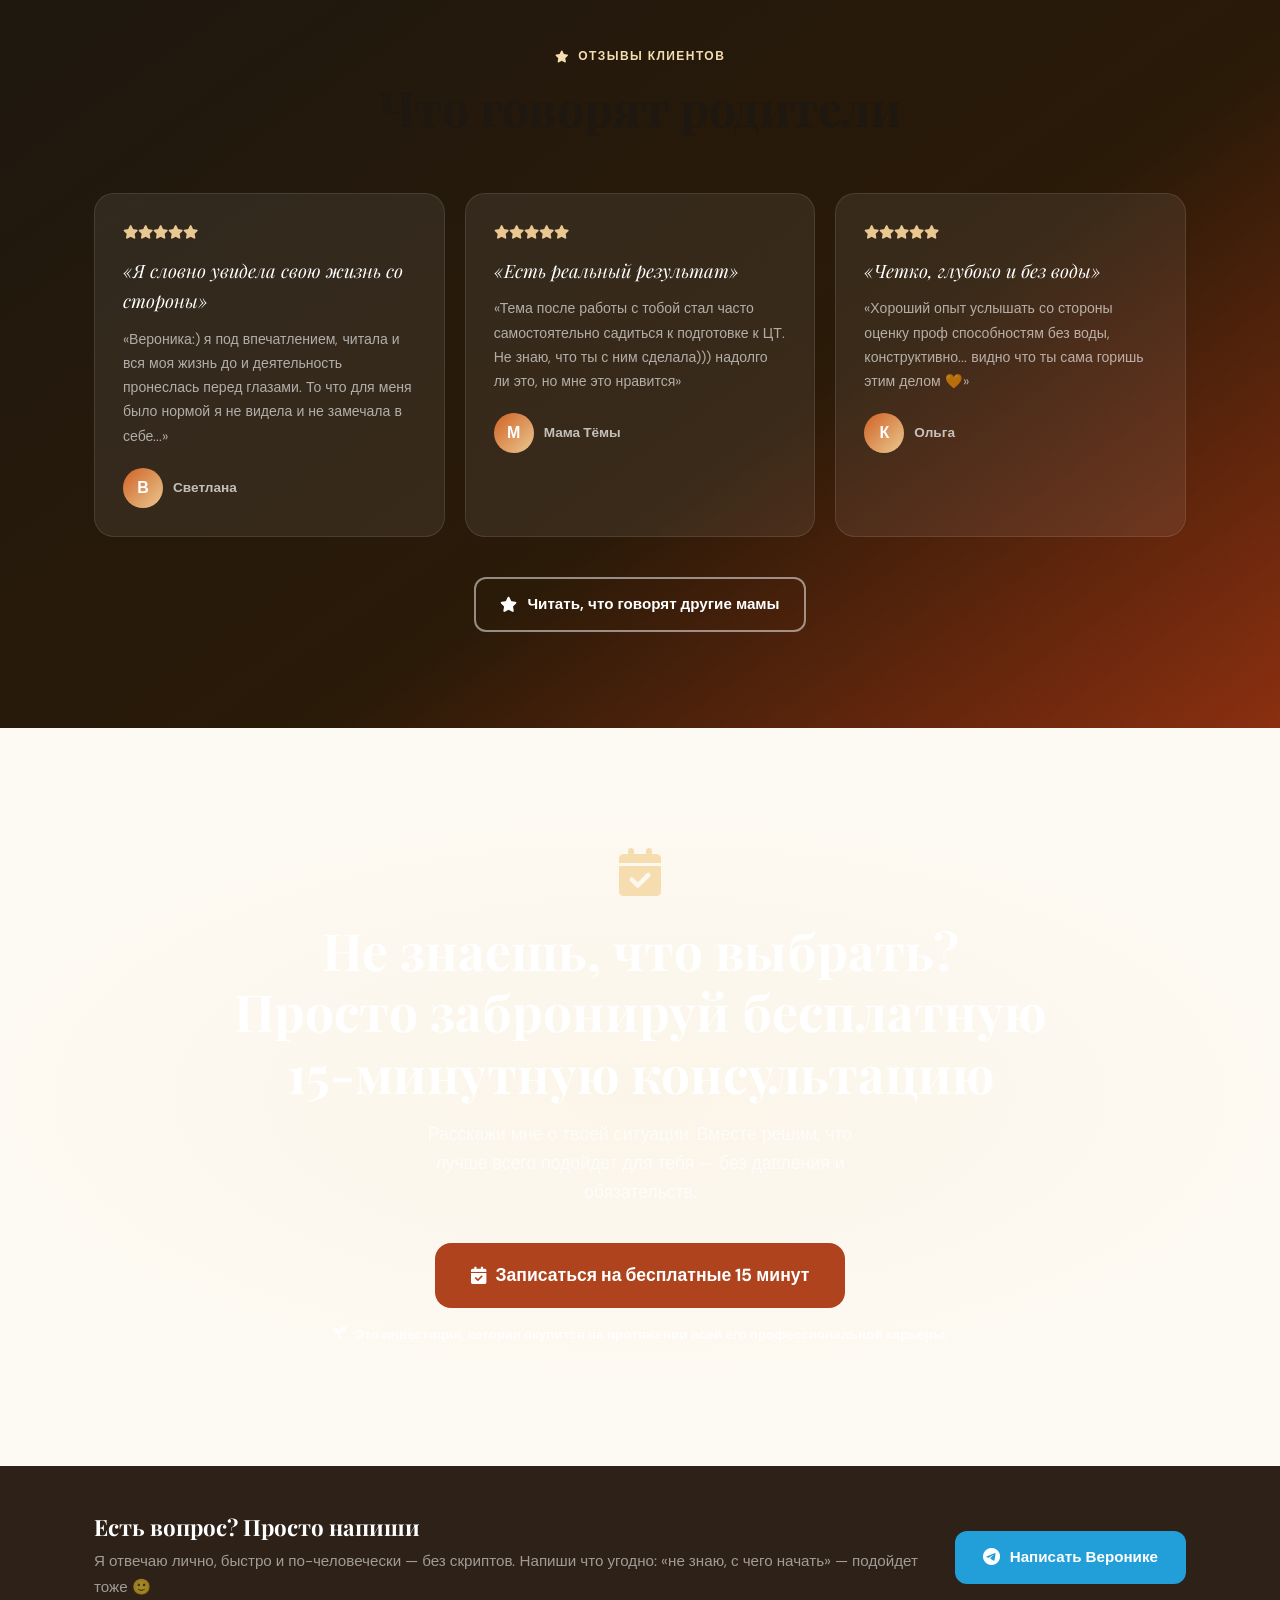
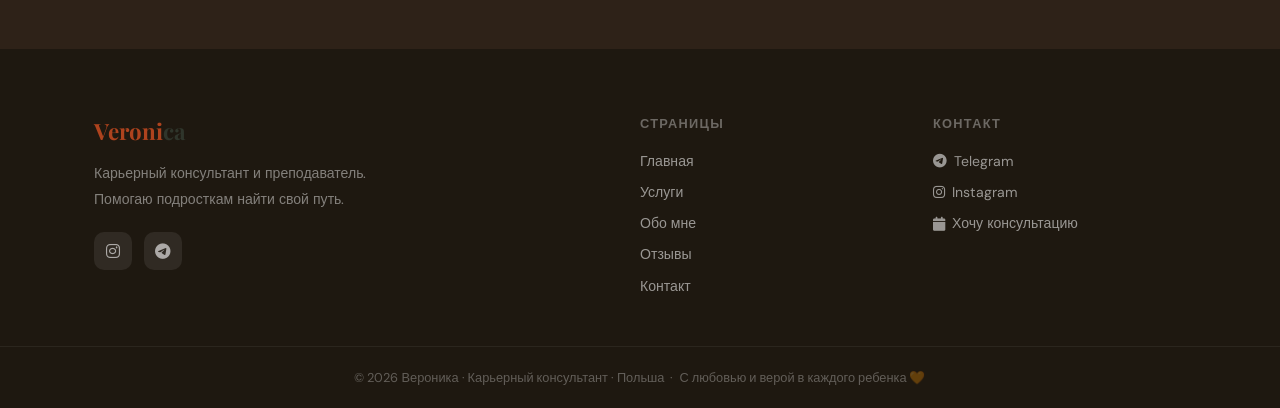
==== commit 47b992ed: "fixed menu styles" ====
--- a/index.html
+++ b/index.html
@@ -12,6 +12,7 @@
     rel="stylesheet">
   <link rel="stylesheet" href="https://cdnjs.cloudflare.com/ajax/libs/font-awesome/6.5.0/css/all.min.css">
   <link rel="stylesheet" href="./style.css">
+  <link rel="icon" href="/images/logo.png" sizes="any">
 
   <!-- SEO meta -->
   <meta name="description" content="Вероника — карьерный консультант в Познани. Помогаю подросткам и их родителям выбрать направление обучения и построить стратегию поступления в Польше. Консультации онлайн и офлайн.">
@@ -84,7 +85,7 @@
             взглядом.
           </p>
           <div class="hero-card-btns">
-            <a href="kontakt.html#cal" class="btn-main-hero">
+            <a href="kontakt.html#cal" class="btn-main">
               <i class="fa-solid fa-calendar-check"></i>
               Хочу понять, куда идти
             </a>
@@ -94,8 +95,7 @@
           </div>
         </div>
         <div class="reveal reveal-d3">
-          <div class="hero-image-placeholder">
-          </div>
+          <img class="hero-image-placeholder" src="./images/IMG_4200.JPG" alt="карьерный консультант" />
           <div class="hero-card-quote reveal">
             <i class="fa-solid fa-quote-left"></i>
             <span>«Не знаю, что ты с ним сделала — но мне это очень нравится.»</span>
--- a/style.css
+++ b/style.css
@@ -118,6 +118,14 @@
   box-shadow: 0 2px 20px rgba(30, 24, 16, 0.10);
 }
 
+#navbar.scrolled a{
+  color: var(--text);
+}
+
+#navbar.scrolled .burger + ul a{
+  color: var(--cream);
+}
+
 .nav-inner {
   max-width: 1200px;
   margin: 0 auto;
@@ -162,7 +170,8 @@
 }
 
 .nav-links a:hover,
-.nav-links a.active {
+.nav-links a.active, #navbar.scrolled a.active,
+#navbar.scrolled .burger + ul a.active {
   color: var(--terra-dark);
 }
 
@@ -273,7 +282,7 @@
 }
 
 /* ── BUTTONS ── */
-.btn-main, .btn-main-hero{
+.btn-main{
   display: inline-flex;
   align-items: center;
   gap: 10px;
@@ -290,19 +299,10 @@
   white-space: nowrap;
 }
 
-.btn-main-hero {
-  background: var(--green);
-  color: var(--sunset-light);
-}
-
-.btn-main:hover, .btn-main-hero:hover {
+.btn-main:hover{
   background: var(--chile-dark);
   transform: translateY(-2px);
   box-shadow: 0 8px 24px rgba(174, 67, 30, 0.3);
-}
-
-.btn-main-hero:hover {
-  background: var(--green-dark);
 }
 
 .btn-main--adult {
@@ -1000,7 +1000,6 @@
   aspect-ratio: 4/3;
   border-radius: var(--radius);
   background: linear-gradient(135deg, var(--terra-pale), var(--olive-pale));
-  border: 2px solid var(--terra-dark);
   display: flex;
   flex-direction: column;
   align-items: center;
@@ -1156,21 +1155,6 @@
   box-shadow: 0 8px 40px rgba(174, 67, 30, 0.15);
 }
 
-.service-featured-label {
-  position: absolute;
-  top: 4px;
-  right: -24px;
-  background: var(--terra-dark);
-  color: white;
-  font-size: 0.68rem;
-  font-weight: 800;
-  letter-spacing: 0.06em;
-  text-transform: uppercase;
-  padding: 5px 36px;
-  transform: rotate(25deg);
-  border-radius: 6px;
-}
-
 .service-num {
   font-family: var(--font-display);
   font-size: 3rem;
@@ -1589,10 +1573,10 @@
   border-color: var(--olive);
 }
 
-.pkg-ribbon {
+.pkg-ribbon, .service-featured-label {
   position: absolute;
-  top: 4px;
-  right: -22px;
+  top: 10px;
+  right: -4px;
   background: var(--terra-dark);
   color: white;
   font-size: 0.65rem;
@@ -1600,7 +1584,6 @@
   letter-spacing: 0.06em;
   text-transform: uppercase;
   padding: 5px 36px;
-  transform: rotate(25deg);
   border-radius: 6px;
 }
 
@@ -1835,9 +1818,8 @@
   aspect-ratio: 3/4;
   border-radius: var(--radius);
   background: linear-gradient(135deg, var(--terra-pale), var(--olive-pale));
-  background-image: url('./images/IMG_2229.JPG');
+  background-image: url('./images/IMG_9425.JPG');
   background-size: cover;
-  border: 2px solid var(--terra-dark);
 }
 
 .about-photo-main i {
@@ -2626,7 +2608,7 @@
   display: grid;
   grid-template-columns: 1.5fr 1fr;
   gap: 56px;
-  align-items: center;
+  align-items: start;
 }
 
 @media (max-width: 900px) {
@@ -2637,14 +2619,11 @@
 
 .hero-image-placeholder {
   width: 100%;
-  aspect-ratio: 1;
   border-radius: var(--radius);
   background: linear-gradient(145deg, var(--terra-dark) 0%, var(--chile-dark) 100%);
   background: linear-gradient(-145deg, #3A2010 0%, var(--chile-dark) 100%);
   background: rgba(255, 255, 255, 0.06);
-  background-image: url('./images/hero1.png');
   background-size: cover;
-  border: 2px solid var(--terra-light);
   position: relative;
 }
 
